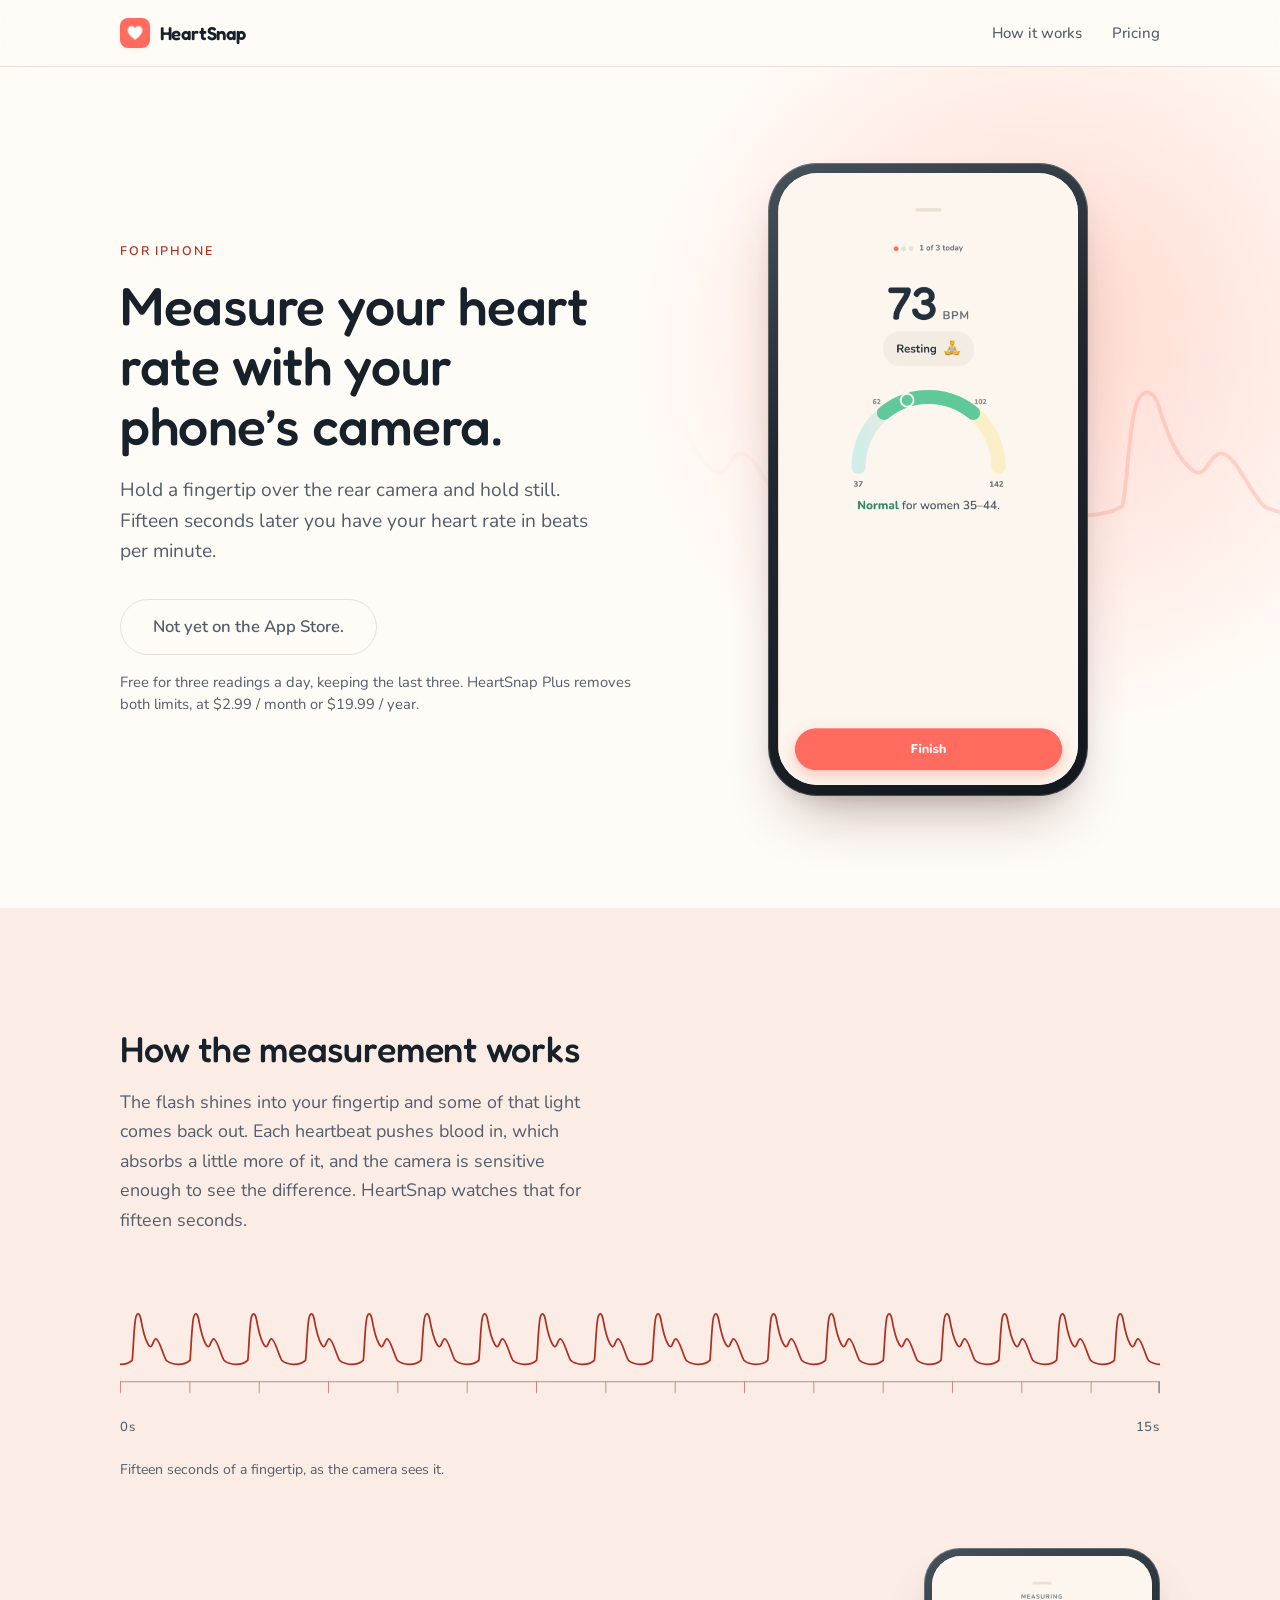
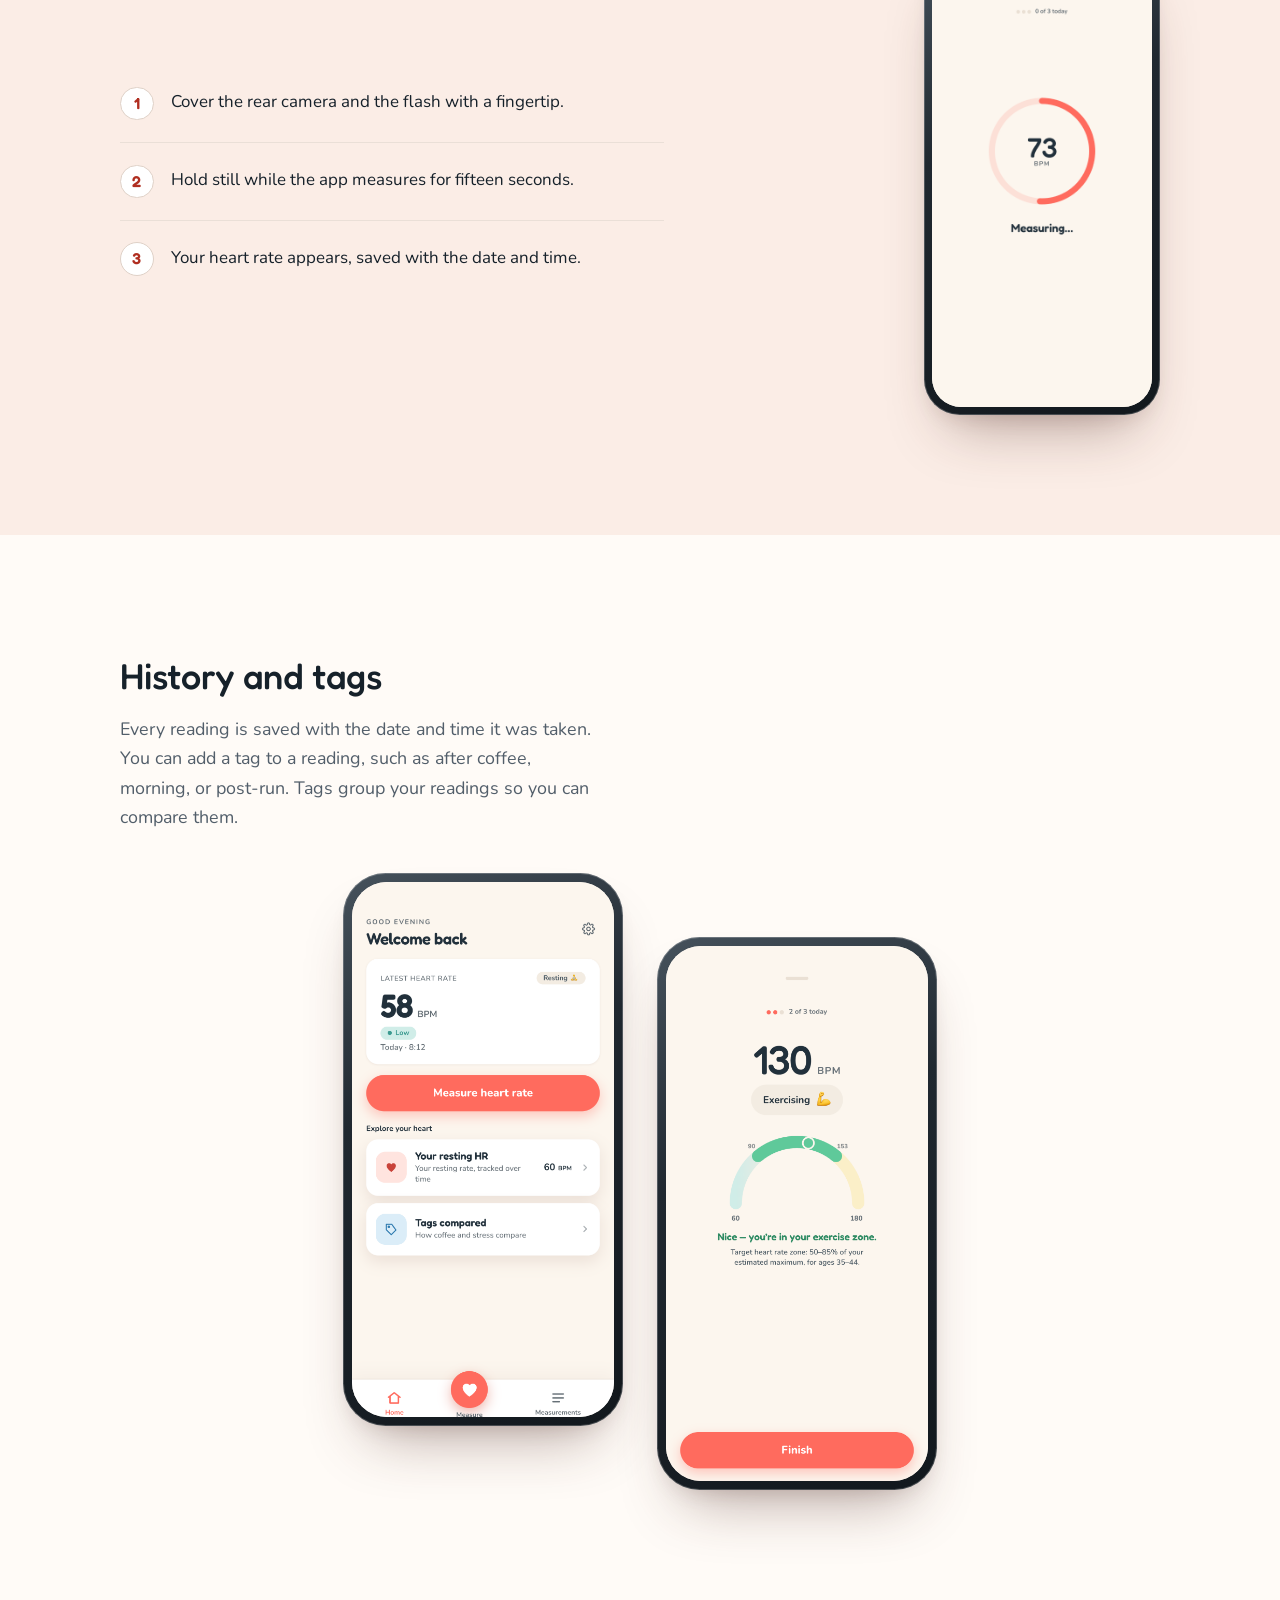
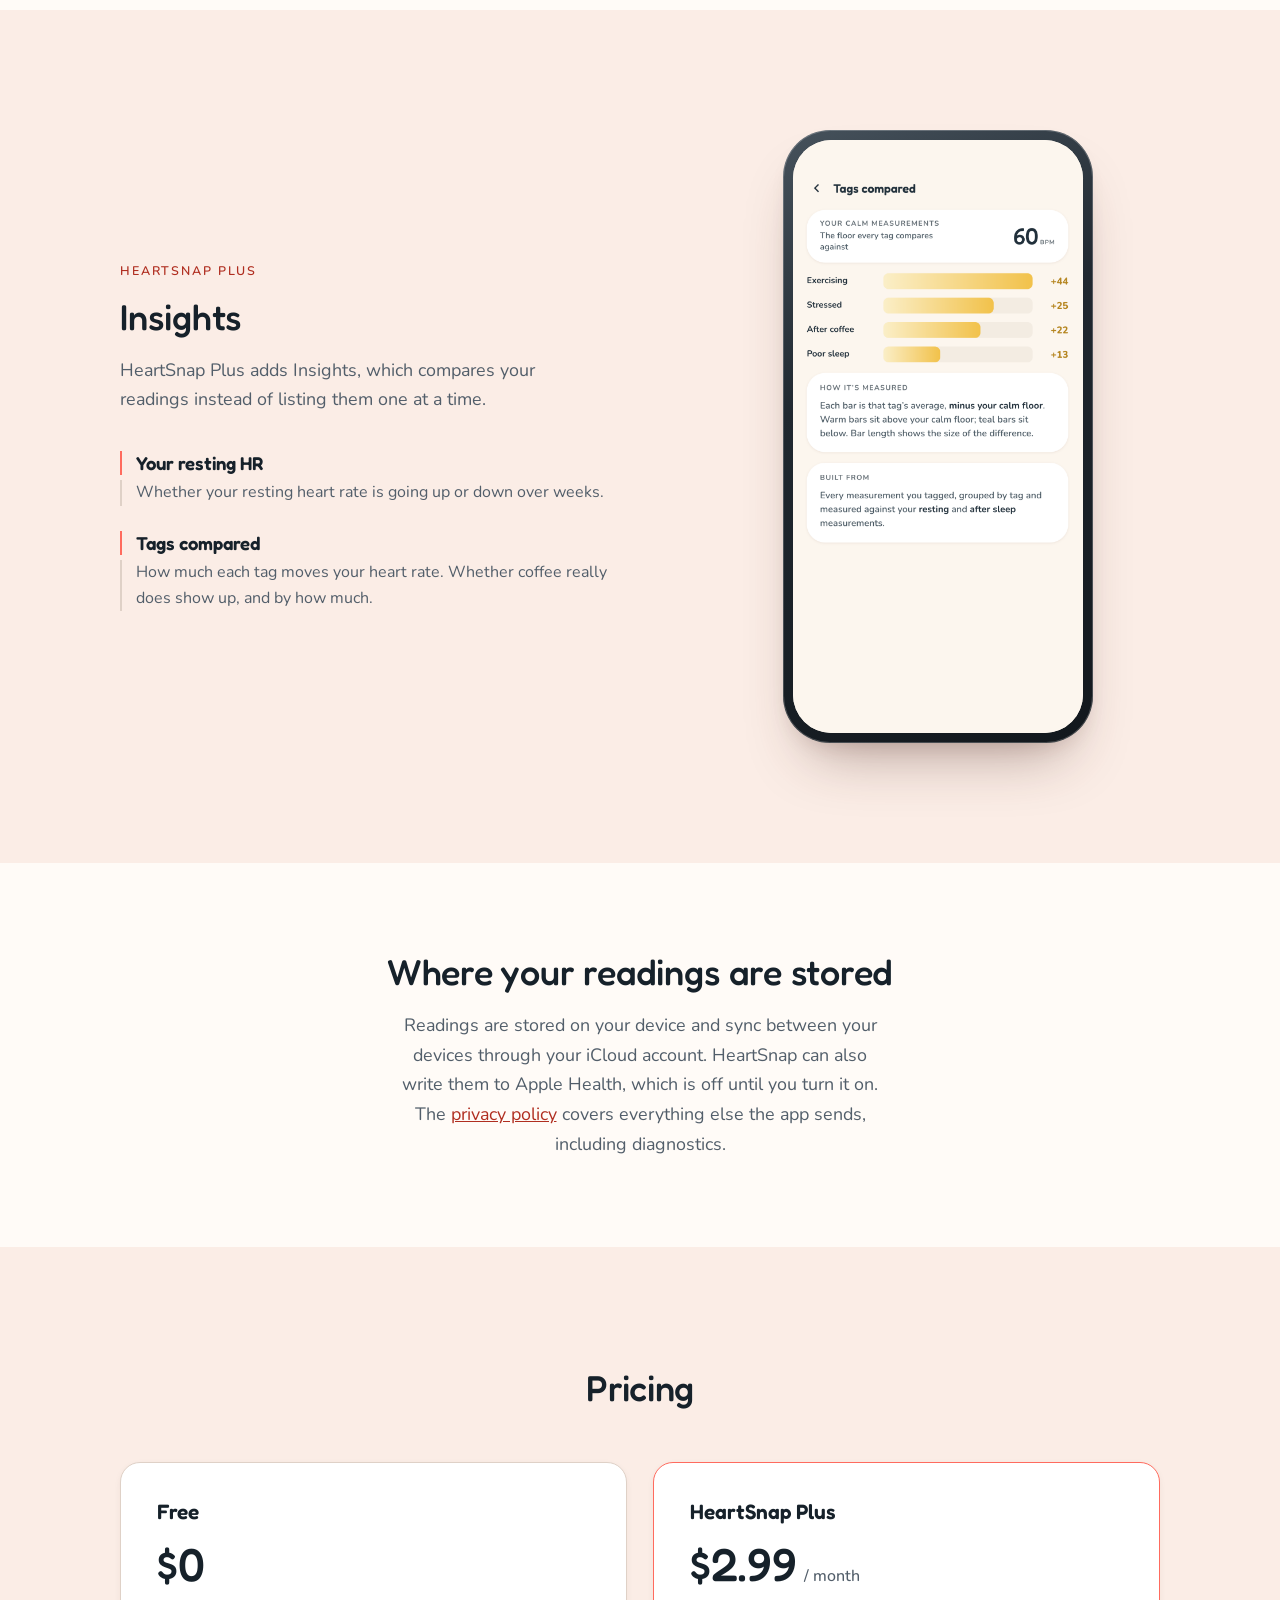
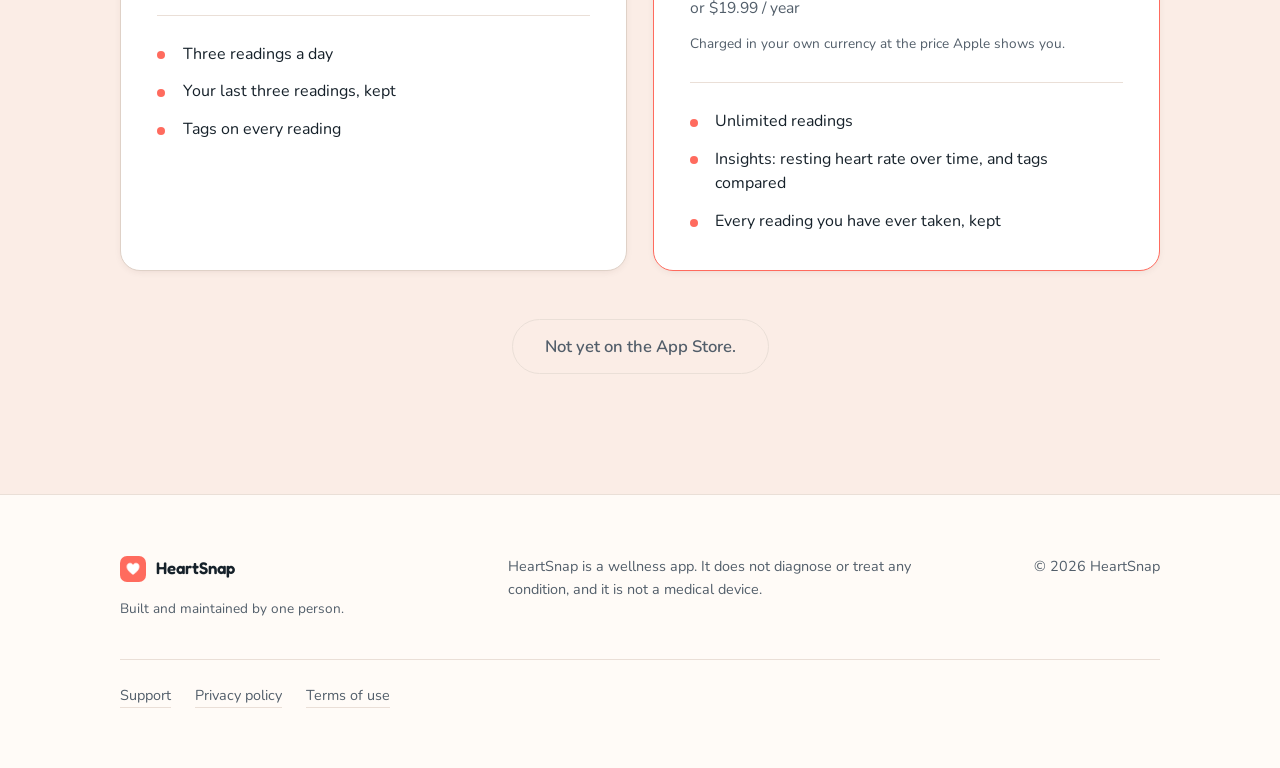
==== heartsnap/index.html @ 3acb486e "docs: copy revision after a three-reader panel Three readers were given the copy with no design and " ====
<!DOCTYPE html>
<html lang="en">
<head>
<meta charset="utf-8">
<meta name="viewport" content="width=device-width, initial-scale=1">
<title>HeartSnap — heart rate from an iPhone camera</title>
<meta name="description" content="HeartSnap measures your heart rate with the iPhone camera. Hold a fingertip over the rear camera for fifteen seconds. Free for three readings a day; HeartSnap Plus removes the limit.">
<link rel="icon" href="assets/app-icon.png" type="image/png">
<link rel="preconnect" href="https://fonts.googleapis.com">
<link rel="preconnect" href="https://fonts.gstatic.com" crossorigin>
<link rel="stylesheet" href="https://fonts.googleapis.com/css2?family=Fredoka:wght@400..600&family=Nunito:wght@400..800&display=swap">
<link rel="stylesheet" href="styles.css">
<script>
/* Arms the pre-reveal hidden state before first paint. If script.js never runs
   (blocked, 404, error) the failsafe clears it so nothing stays invisible. */
document.documentElement.dataset.reveal = 'ready'
setTimeout(function () {
  if (!window.__revealInit) document.documentElement.removeAttribute('data-reveal')
}, 1500)
</script>
</head>
<body>

<a class="skip-link" href="#main">Skip to content</a>

<header class="site-head">
  <div class="wrap site-head__inner">
    <a class="wordmark" href="#top">
      <img src="assets/app-icon.png" alt="" width="1024" height="1024" decoding="async">
      <span>HeartSnap</span>
    </a>
    <nav class="site-nav" aria-label="Primary">
      <a href="#how">How it works</a>
      <a href="#pricing">Pricing</a>
    </nav>
  </div>
</header>

<main id="main">

  <!-- ───────────────────────── hero ───────────────────────── -->
  <section class="hero" id="top">
    <div class="hero__bloom" aria-hidden="true"></div>
    <svg class="hero__trace" viewBox="0 0 800 100" preserveAspectRatio="xMidYMid meet" aria-hidden="true" focusable="false">
      <path class="hero__trace-path" pathLength="1" fill="none" stroke="currentColor" stroke-width="1.6" stroke-linecap="round" stroke-linejoin="round"
        d="M 0,62 C 10.0,62.0 16.0,61.0 21.0,58.0 C 23.0,50.0 24.0,18.0 28.0,13.0 C 30.5,9.0 34.0,10.0 36.0,16.0 C 39.0,26.0 43.0,36.0 48.0,41.0 C 51.0,44.0 53.0,45.0 55.0,43.0 C 57.0,41.0 59.0,36.0 62.0,36.0 C 68.0,36.0 74.0,52.0 80.0,58.0 C 86.0,61.0 93.0,62.0 100.0,62.0 C 110.0,62.0 116.0,61.0 121.0,58.0 C 123.0,50.0 124.0,18.0 128.0,13.0 C 130.5,9.0 134.0,10.0 136.0,16.0 C 139.0,26.0 143.0,36.0 148.0,41.0 C 151.0,44.0 153.0,45.0 155.0,43.0 C 157.0,41.0 159.0,36.0 162.0,36.0 C 168.0,36.0 174.0,52.0 180.0,58.0 C 186.0,61.0 193.0,62.0 200.0,62.0 C 210.0,62.0 216.0,61.0 221.0,58.0 C 223.0,50.0 224.0,18.0 228.0,13.0 C 230.5,9.0 234.0,10.0 236.0,16.0 C 239.0,26.0 243.0,36.0 248.0,41.0 C 251.0,44.0 253.0,45.0 255.0,43.0 C 257.0,41.0 259.0,36.0 262.0,36.0 C 268.0,36.0 274.0,52.0 280.0,58.0 C 286.0,61.0 293.0,62.0 300.0,62.0 C 310.0,62.0 316.0,61.0 321.0,58.0 C 323.0,50.0 324.0,18.0 328.0,13.0 C 330.5,9.0 334.0,10.0 336.0,16.0 C 339.0,26.0 343.0,36.0 348.0,41.0 C 351.0,44.0 353.0,45.0 355.0,43.0 C 357.0,41.0 359.0,36.0 362.0,36.0 C 368.0,36.0 374.0,52.0 380.0,58.0 C 386.0,61.0 393.0,62.0 400.0,62.0 C 410.0,62.0 416.0,61.0 421.0,58.0 C 423.0,50.0 424.0,18.0 428.0,13.0 C 430.5,9.0 434.0,10.0 436.0,16.0 C 439.0,26.0 443.0,36.0 448.0,41.0 C 451.0,44.0 453.0,45.0 455.0,43.0 C 457.0,41.0 459.0,36.0 462.0,36.0 C 468.0,36.0 474.0,52.0 480.0,58.0 C 486.0,61.0 493.0,62.0 500.0,62.0 C 510.0,62.0 516.0,61.0 521.0,58.0 C 523.0,50.0 524.0,18.0 528.0,13.0 C 530.5,9.0 534.0,10.0 536.0,16.0 C 539.0,26.0 543.0,36.0 548.0,41.0 C 551.0,44.0 553.0,45.0 555.0,43.0 C 557.0,41.0 559.0,36.0 562.0,36.0 C 568.0,36.0 574.0,52.0 580.0,58.0 C 586.0,61.0 593.0,62.0 600.0,62.0 C 610.0,62.0 616.0,61.0 621.0,58.0 C 623.0,50.0 624.0,18.0 628.0,13.0 C 630.5,9.0 634.0,10.0 636.0,16.0 C 639.0,26.0 643.0,36.0 648.0,41.0 C 651.0,44.0 653.0,45.0 655.0,43.0 C 657.0,41.0 659.0,36.0 662.0,36.0 C 668.0,36.0 674.0,52.0 680.0,58.0 C 686.0,61.0 693.0,62.0 700.0,62.0 C 710.0,62.0 716.0,61.0 721.0,58.0 C 723.0,50.0 724.0,18.0 728.0,13.0 C 730.5,9.0 734.0,10.0 736.0,16.0 C 739.0,26.0 743.0,36.0 748.0,41.0 C 751.0,44.0 753.0,45.0 755.0,43.0 C 757.0,41.0 759.0,36.0 762.0,36.0 C 768.0,36.0 774.0,52.0 780.0,58.0 C 786.0,61.0 793.0,62.0 800.0,62.0"/>
    </svg>

    <div class="wrap hero__inner">
      <div class="hero__copy">
        <p class="eyebrow">For iPhone</p>
        <h1>Measure your heart rate with your phone&rsquo;s camera.</h1>
        <p class="lede">Hold a fingertip over the rear camera and hold still. Fifteen seconds later you have your heart rate in beats per minute.</p>
        <p class="hero__cta">
          <span class="cta-status cta-status--lg">Not yet on the App&nbsp;Store.</span>
        </p>
        <p class="fineprint">Free for three readings a day, keeping the last three. HeartSnap Plus removes both limits, at $2.99&nbsp;/&nbsp;month or $19.99&nbsp;/&nbsp;year.</p>
      </div>

      <div class="hero__device">
        <div class="device device--hero">
          <div class="device__frame">
            <div class="device__screen">
              <img src="assets/1-result.png" alt="A finished HeartSnap reading showing 73 BPM, tagged Resting, with the reading marked on a range dial." width="1320" height="2868" fetchpriority="high" decoding="async">
            </div>
          </div>
        </div>
      </div>
    </div>
  </section>

  <!-- ───────────────────────── how it works ───────────────────────── -->
  <section class="section section--warm" id="how">
    <div class="wrap">
      <div class="lede-block reveal">
        <h2>How the measurement works</h2>
        <p>The flash shines into your fingertip and some of that light comes back out. Each heartbeat pushes blood in, which absorbs a little more of it, and the camera is sensitive enough to see the difference. HeartSnap watches that for fifteen seconds.</p>
      </div>

      <figure class="window reveal">
        <div class="window__scroll">
          <svg class="window__svg" viewBox="0 0 1800 200" role="img" aria-label="A pulse waveform drawn across a fifteen-second axis marked in one-second intervals.">
            <defs>
              <pattern id="secondTicks" x="0" y="0" width="120" height="200" patternUnits="userSpaceOnUse">
                <line x1="0" y1="150" x2="0" y2="170" stroke="currentColor" stroke-width="2.5" opacity="0.75"/>
              </pattern>
            </defs>
            <path class="window__path" pathLength="1" fill="none" stroke="currentColor" stroke-width="3" stroke-linecap="round" stroke-linejoin="round"
              d="M 0,120.0 C 10.0,120.0 16.0,118.3 21.0,113.2 C 23.0,99.6 24.0,45.2 28.0,36.7 C 30.5,29.9 34.0,31.6 36.0,41.8 C 39.0,58.8 43.0,75.8 48.0,84.3 C 51.0,89.4 53.0,91.1 55.0,87.7 C 57.0,84.3 59.0,75.8 62.0,75.8 C 68.0,75.8 74.0,103.0 80.0,113.2 C 86.0,118.3 93.0,120.0 100.0,120.0 C 110.0,120.0 116.0,118.3 121.0,113.2 C 123.0,99.6 124.0,45.2 128.0,36.7 C 130.5,29.9 134.0,31.6 136.0,41.8 C 139.0,58.8 143.0,75.8 148.0,84.3 C 151.0,89.4 153.0,91.1 155.0,87.7 C 157.0,84.3 159.0,75.8 162.0,75.8 C 168.0,75.8 174.0,103.0 180.0,113.2 C 186.0,118.3 193.0,120.0 200.0,120.0 C 210.0,120.0 216.0,118.3 221.0,113.2 C 223.0,99.6 224.0,45.2 228.0,36.7 C 230.5,29.9 234.0,31.6 236.0,41.8 C 239.0,58.8 243.0,75.8 248.0,84.3 C 251.0,89.4 253.0,91.1 255.0,87.7 C 257.0,84.3 259.0,75.8 262.0,75.8 C 268.0,75.8 274.0,103.0 280.0,113.2 C 286.0,118.3 293.0,120.0 300.0,120.0 C 310.0,120.0 316.0,118.3 321.0,113.2 C 323.0,99.6 324.0,45.2 328.0,36.7 C 330.5,29.9 334.0,31.6 336.0,41.8 C 339.0,58.8 343.0,75.8 348.0,84.3 C 351.0,89.4 353.0,91.1 355.0,87.7 C 357.0,84.3 359.0,75.8 362.0,75.8 C 368.0,75.8 374.0,103.0 380.0,113.2 C 386.0,118.3 393.0,120.0 400.0,120.0 C 410.0,120.0 416.0,118.3 421.0,113.2 C 423.0,99.6 424.0,45.2 428.0,36.7 C 430.5,29.9 434.0,31.6 436.0,41.8 C 439.0,58.8 443.0,75.8 448.0,84.3 C 451.0,89.4 453.0,91.1 455.0,87.7 C 457.0,84.3 459.0,75.8 462.0,75.8 C 468.0,75.8 474.0,103.0 480.0,113.2 C 486.0,118.3 493.0,120.0 500.0,120.0 C 510.0,120.0 516.0,118.3 521.0,113.2 C 523.0,99.6 524.0,45.2 528.0,36.7 C 530.5,29.9 534.0,31.6 536.0,41.8 C 539.0,58.8 543.0,75.8 548.0,84.3 C 551.0,89.4 553.0,91.1 555.0,87.7 C 557.0,84.3 559.0,75.8 562.0,75.8 C 568.0,75.8 574.0,103.0 580.0,113.2 C 586.0,118.3 593.0,120.0 600.0,120.0 C 610.0,120.0 616.0,118.3 621.0,113.2 C 623.0,99.6 624.0,45.2 628.0,36.7 C 630.5,29.9 634.0,31.6 636.0,41.8 C 639.0,58.8 643.0,75.8 648.0,84.3 C 651.0,89.4 653.0,91.1 655.0,87.7 C 657.0,84.3 659.0,75.8 662.0,75.8 C 668.0,75.8 674.0,103.0 680.0,113.2 C 686.0,118.3 693.0,120.0 700.0,120.0 C 710.0,120.0 716.0,118.3 721.0,113.2 C 723.0,99.6 724.0,45.2 728.0,36.7 C 730.5,29.9 734.0,31.6 736.0,41.8 C 739.0,58.8 743.0,75.8 748.0,84.3 C 751.0,89.4 753.0,91.1 755.0,87.7 C 757.0,84.3 759.0,75.8 762.0,75.8 C 768.0,75.8 774.0,103.0 780.0,113.2 C 786.0,118.3 793.0,120.0 800.0,120.0 C 810.0,120.0 816.0,118.3 821.0,113.2 C 823.0,99.6 824.0,45.2 828.0,36.7 C 830.5,29.9 834.0,31.6 836.0,41.8 C 839.0,58.8 843.0,75.8 848.0,84.3 C 851.0,89.4 853.0,91.1 855.0,87.7 C 857.0,84.3 859.0,75.8 862.0,75.8 C 868.0,75.8 874.0,103.0 880.0,113.2 C 886.0,118.3 893.0,120.0 900.0,120.0 C 910.0,120.0 916.0,118.3 921.0,113.2 C 923.0,99.6 924.0,45.2 928.0,36.7 C 930.5,29.9 934.0,31.6 936.0,41.8 C 939.0,58.8 943.0,75.8 948.0,84.3 C 951.0,89.4 953.0,91.1 955.0,87.7 C 957.0,84.3 959.0,75.8 962.0,75.8 C 968.0,75.8 974.0,103.0 980.0,113.2 C 986.0,118.3 993.0,120.0 1000.0,120.0 C 1010.0,120.0 1016.0,118.3 1021.0,113.2 C 1023.0,99.6 1024.0,45.2 1028.0,36.7 C 1030.5,29.9 1034.0,31.6 1036.0,41.8 C 1039.0,58.8 1043.0,75.8 1048.0,84.3 C 1051.0,89.4 1053.0,91.1 1055.0,87.7 C 1057.0,84.3 1059.0,75.8 1062.0,75.8 C 1068.0,75.8 1074.0,103.0 1080.0,113.2 C 1086.0,118.3 1093.0,120.0 1100.0,120.0 C 1110.0,120.0 1116.0,118.3 1121.0,113.2 C 1123.0,99.6 1124.0,45.2 1128.0,36.7 C 1130.5,29.9 1134.0,31.6 1136.0,41.8 C 1139.0,58.8 1143.0,75.8 1148.0,84.3 C 1151.0,89.4 1153.0,91.1 1155.0,87.7 C 1157.0,84.3 1159.0,75.8 1162.0,75.8 C 1168.0,75.8 1174.0,103.0 1180.0,113.2 C 1186.0,118.3 1193.0,120.0 1200.0,120.0 C 1210.0,120.0 1216.0,118.3 1221.0,113.2 C 1223.0,99.6 1224.0,45.2 1228.0,36.7 C 1230.5,29.9 1234.0,31.6 1236.0,41.8 C 1239.0,58.8 1243.0,75.8 1248.0,84.3 C 1251.0,89.4 1253.0,91.1 1255.0,87.7 C 1257.0,84.3 1259.0,75.8 1262.0,75.8 C 1268.0,75.8 1274.0,103.0 1280.0,113.2 C 1286.0,118.3 1293.0,120.0 1300.0,120.0 C 1310.0,120.0 1316.0,118.3 1321.0,113.2 C 1323.0,99.6 1324.0,45.2 1328.0,36.7 C 1330.5,29.9 1334.0,31.6 1336.0,41.8 C 1339.0,58.8 1343.0,75.8 1348.0,84.3 C 1351.0,89.4 1353.0,91.1 1355.0,87.7 C 1357.0,84.3 1359.0,75.8 1362.0,75.8 C 1368.0,75.8 1374.0,103.0 1380.0,113.2 C 1386.0,118.3 1393.0,120.0 1400.0,120.0 C 1410.0,120.0 1416.0,118.3 1421.0,113.2 C 1423.0,99.6 1424.0,45.2 1428.0,36.7 C 1430.5,29.9 1434.0,31.6 1436.0,41.8 C 1439.0,58.8 1443.0,75.8 1448.0,84.3 C 1451.0,89.4 1453.0,91.1 1455.0,87.7 C 1457.0,84.3 1459.0,75.8 1462.0,75.8 C 1468.0,75.8 1474.0,103.0 1480.0,113.2 C 1486.0,118.3 1493.0,120.0 1500.0,120.0 C 1510.0,120.0 1516.0,118.3 1521.0,113.2 C 1523.0,99.6 1524.0,45.2 1528.0,36.7 C 1530.5,29.9 1534.0,31.6 1536.0,41.8 C 1539.0,58.8 1543.0,75.8 1548.0,84.3 C 1551.0,89.4 1553.0,91.1 1555.0,87.7 C 1557.0,84.3 1559.0,75.8 1562.0,75.8 C 1568.0,75.8 1574.0,103.0 1580.0,113.2 C 1586.0,118.3 1593.0,120.0 1600.0,120.0 C 1610.0,120.0 1616.0,118.3 1621.0,113.2 C 1623.0,99.6 1624.0,45.2 1628.0,36.7 C 1630.5,29.9 1634.0,31.6 1636.0,41.8 C 1639.0,58.8 1643.0,75.8 1648.0,84.3 C 1651.0,89.4 1653.0,91.1 1655.0,87.7 C 1657.0,84.3 1659.0,75.8 1662.0,75.8 C 1668.0,75.8 1674.0,103.0 1680.0,113.2 C 1686.0,118.3 1693.0,120.0 1700.0,120.0 C 1710.0,120.0 1716.0,118.3 1721.0,113.2 C 1723.0,99.6 1724.0,45.2 1728.0,36.7 C 1730.5,29.9 1734.0,31.6 1736.0,41.8 C 1739.0,58.8 1743.0,75.8 1748.0,84.3 C 1751.0,89.4 1753.0,91.1 1755.0,87.7 C 1757.0,84.3 1759.0,75.8 1762.0,75.8 C 1768.0,75.8 1774.0,103.0 1780.0,113.2 C 1786.0,118.3 1793.0,120.0 1800.0,120.0"/>
            <g class="window__axis">
              <line x1="0" y1="150" x2="1800" y2="150" stroke="currentColor" stroke-width="2" opacity="0.45"/>
              <rect x="0" y="0" width="1800" height="200" fill="url(#secondTicks)"/>
              <line x1="1798.5" y1="150" x2="1798.5" y2="170" stroke="currentColor" stroke-width="2.5" opacity="0.75"/>
            </g>
          </svg>
          <div class="window__labels">
            <span>0s</span>
            <span>15s</span>
          </div>
        </div>
        <figcaption>Fifteen seconds of a fingertip, as the camera sees it.</figcaption>
      </figure>

      <div class="how">
        <ol class="steps reveal">
          <li>
            <span class="steps__n">1</span>
            <p>Cover the rear camera and the flash with a fingertip.</p>
          </li>
          <li>
            <span class="steps__n">2</span>
            <p>Hold still while the app measures for fifteen seconds.</p>
          </li>
          <li>
            <span class="steps__n">3</span>
            <p>Your heart rate appears, saved with the date and time.</p>
          </li>
        </ol>

        <div class="how__device reveal">
          <div class="device">
            <div class="device__frame">
              <div class="device__screen">
                <img src="assets/3-measuring.png" alt="The HeartSnap measuring screen, with a circular progress ring filling around a live reading of 73 BPM." width="1320" height="2868" loading="lazy" decoding="async">
              </div>
            </div>
          </div>
        </div>
      </div>
    </div>
  </section>

  <!-- ───────────────────────── history & tags ───────────────────────── -->
  <section class="section" id="readings">
    <div class="wrap">
      <div class="lede-block reveal">
        <h2>History and tags</h2>
        <p>Every reading is saved with the date and time it was taken. You can add a tag to a reading, such as after coffee, morning, or post-run. Tags group your readings so you can compare them.</p>
      </div>

      <div class="stagger">
        <div class="stagger__item stagger__item--a reveal">
          <div class="device">
            <div class="device__frame">
              <div class="device__screen">
                <img src="assets/2-home.png" alt="The HeartSnap home screen showing the latest heart rate of 58 BPM, a button to measure, and links into Your resting HR and Tags compared." width="1320" height="2868" loading="lazy" decoding="async">
              </div>
            </div>
          </div>
        </div>
        <div class="stagger__item stagger__item--b reveal">
          <div class="device">
            <div class="device__frame">
              <div class="device__screen">
                <img src="assets/4-exercise.png" alt="A HeartSnap reading of 130 BPM tagged Exercising, shown against a range dial." width="1320" height="2868" loading="lazy" decoding="async">
              </div>
            </div>
          </div>
        </div>
      </div>
    </div>
  </section>

  <!-- ───────────────────────── insights ───────────────────────── -->
  <section class="section section--warm" id="insights">
    <div class="wrap">
      <div class="insights">
        <div class="insights__copy reveal">
          <p class="eyebrow">HeartSnap Plus</p>
          <h2>Insights</h2>
          <p class="lede-p">HeartSnap Plus adds Insights, which compares your readings instead of listing them one at a time.</p>

          <dl class="insights__list">
            <div>
              <dt>Your resting HR</dt>
              <dd>Whether your resting heart rate is going up or down over weeks.</dd>
            </div>
            <div>
              <dt>Tags compared</dt>
              <dd>How much each tag moves your heart rate. Whether coffee really does show up, and by how much.</dd>
            </div>
          </dl>
        </div>

        <div class="insights__device reveal">
          <div class="device">
            <div class="device__frame">
              <div class="device__screen">
                <img src="assets/5-tags.png" alt="The Tags compared screen, with bars showing how much each tag sits above a calm baseline of 60 BPM." width="1320" height="2868" loading="lazy" decoding="async">
              </div>
            </div>
          </div>
        </div>
      </div>
    </div>
  </section>

  <!-- ───────────────────────── storage ───────────────────────── -->
  <section class="section section--tight" id="storage">
    <div class="wrap">
      <div class="lede-block lede-block--center reveal">
        <h2>Where your readings are stored</h2>
        <p>Readings are stored on your device and sync between your devices through your iCloud account. HeartSnap can also write them to Apple Health, which is off until you turn it on. The <a href="privacy/">privacy policy</a> covers everything else the app sends, including diagnostics.</p>
      </div>
    </div>
  </section>

  <!-- ───────────────────────── pricing ───────────────────────── -->
  <section class="section section--warm" id="pricing">
    <div class="wrap">
      <div class="lede-block lede-block--center reveal">
        <h2>Pricing</h2>
      </div>

      <div class="plans">
        <div class="plan reveal">
          <h3 class="plan__name">Free</h3>
          <p class="plan__price"><span class="plan__amount">$0</span></p>
          
          <ul class="plan__list">
            <li>Three readings a day</li>
            <li>Your last three readings, kept</li>
            <li>Tags on every reading</li>
          </ul>
        </div>

        <div class="plan plan--paid reveal">
          <h3 class="plan__name">HeartSnap Plus</h3>
          <p class="plan__price">
            <span class="plan__amount">$2.99</span><span class="plan__per">/ month</span>
          </p>
          <p class="plan__alt">or $19.99 / year</p>
          <p class="plan__note">Charged in your own currency at the price Apple shows you.</p>
          <ul class="plan__list">
            <li>Unlimited readings</li>
            <li>Insights: resting heart rate over time, and tags compared</li>
            <li>Every reading you have ever taken, kept</li>
          </ul>
        </div>
      </div>

      <p class="pricing__cta">
        <span class="cta-status cta-status--lg">Not yet on the App&nbsp;Store.</span>
      </p>
    </div>
  </section>

</main>

<footer class="site-foot">
  <div class="wrap site-foot__inner">
    <div class="site-foot__brand">
      <img src="assets/app-icon.png" alt="" width="1024" height="1024" loading="lazy" decoding="async">
      <span>HeartSnap</span>
      <span class="site-foot__by">Built and maintained by one person.</span>
    </div>
    <div class="site-foot__text">
      <p>HeartSnap is a wellness app. It does not diagnose or treat any condition, and it is not a medical device.</p>
    </div>
    <p class="site-foot__meta">&copy; 2026 HeartSnap</p>
    <nav class="site-foot__links" aria-label="HeartSnap pages">
      <a href="support/">Support</a>
      <a href="privacy/">Privacy policy</a>
      <a href="terms/">Terms of use</a>
    </nav>
  </div>
</footer>

<script src="script.js" defer></script>
</body>
</html>
---- heartsnap/styles.css ----
/* ============================================================
   HeartSnap — marketing page
   Palette sampled from the app itself; contrast verified in
   contrast-check.md. Never use the `font:` shorthand: WebKit
   silently drops a shorthand containing var().
   ============================================================ */

/* ---------- tokens: light ---------- */
:root {
  --bg:            #FFFBF7;
  --surface:       #FFFFFF;
  --warm:          #FBEDE6;
  --ink:           #16212A;
  --muted:         #525E6A;
  --coral-text:    #B02E20;
  --coral-btn:     #C93A2C;
  --coral-btn-hov: #A82F23;
  --on-coral:      #FFFFFF;
  --coral-graphic: #FF6B5E;
  --hairline:      #EADFD7;
  --hairline-2:    #DFD1C7;
  --focus:         #B02E20;
  --head-bg:       rgba(255, 251, 247, 0.82);
  --bezel:         linear-gradient(155deg, #46525C 0%, #202830 38%, #12181D 100%);
  --bezel-ring:    rgba(255, 255, 255, 0.22);
  --screen-bg:     #FCF6EE;
  --shadow-lg:     0 34px 60px -26px rgba(74, 38, 30, 0.42), 0 10px 24px -14px rgba(74, 38, 30, 0.22);
  --shadow-sm:     0 2px 10px -4px rgba(74, 38, 30, 0.16);
  --bloom-1:       rgba(255, 107, 94, 0.20);
  --bloom-2:       rgba(255, 168, 130, 0.10);
  --trace-op:      0.22;

  --font-display: 'Fredoka', system-ui, -apple-system, 'Segoe UI', Roboto, Helvetica, Arial, sans-serif;
  --font-sans: 'Nunito', system-ui, -apple-system, 'Segoe UI', Roboto, Helvetica, Arial, sans-serif;

  --wrap: 1120px;
  --gutter: clamp(1.25rem, 5vw, 2.5rem);
  --radius: 20px;
}

/* ---------- tokens: dark (only what changes) ---------- */
@media (prefers-color-scheme: dark) {
  :root {
    --bg:            #101418;
    --surface:       #191F25;
    --warm:          #1E1917;
    --ink:           #F3EEE9;
    --muted:         #A3AEB8;
    --coral-text:    #FF8E7F;
    --coral-btn:     #FF6B5E;
    --coral-btn-hov: #FF8579;
    --on-coral:      #241110;
    --hairline:      #2A3239;
    --hairline-2:    #38424B;
    --focus:         #FF8E7F;
    --head-bg:       rgba(16, 20, 24, 0.82);
    --bezel:         linear-gradient(155deg, #59646E 0%, #262E36 38%, #0C1115 100%);
    --shadow-lg:     0 34px 64px -26px rgba(0, 0, 0, 0.72), 0 10px 24px -14px rgba(0, 0, 0, 0.5);
    --shadow-sm:     0 2px 10px -4px rgba(0, 0, 0, 0.5);
    --bloom-1:       rgba(255, 107, 94, 0.20);
    --bloom-2:       rgba(255, 140, 110, 0.10);
    --trace-op:      0.26;
  }
}

/* ---------- reset ---------- */
*, *::before, *::after { box-sizing: border-box; }

html { -webkit-text-size-adjust: 100%; scroll-behavior: smooth; }

body {
  margin: 0;
  background-color: var(--bg);
  color: var(--ink);
  font-family: var(--font-sans);
  font-size: 1rem;
  font-weight: 400;
  line-height: 1.65;
  -webkit-font-smoothing: antialiased;
  overflow-x: hidden;
}

h1, h2, h3 { margin: 0; font-weight: 500; }
p { margin: 0; }
ul, ol, dl, dd { margin: 0; padding: 0; }
li { list-style: none; }
img { display: block; max-width: 100%; height: auto; }
svg { display: block; }

a { color: var(--coral-text); }

:focus-visible {
  outline: 2px solid var(--focus);
  outline-offset: 3px;
  border-radius: 6px;
}

.skip-link {
  position: absolute;
  left: -9999px;
  top: 0;
  z-index: 100;
  padding: 0.75rem 1.1rem;
  background-color: var(--surface);
  color: var(--ink);
  border-radius: 0 0 10px 0;
  text-decoration: none;
  font-weight: 600;
}
.skip-link:focus { left: 0; }

.wrap {
  width: 100%;
  max-width: var(--wrap);
  margin-inline: auto;
  padding-inline: var(--gutter);
}

/* ---------- type ---------- */
h1 {
  font-family: var(--font-display);
  font-size: clamp(2.05rem, 4.9vw, 3.35rem);
  font-weight: 500;
  line-height: 1.12;
  letter-spacing: -0.008em;
  text-wrap: balance;
}

h2 {
  font-family: var(--font-display);
  font-size: clamp(1.65rem, 3.1vw, 2.25rem);
  font-weight: 500;
  line-height: 1.18;
  letter-spacing: -0.006em;
  text-wrap: balance;
}

h3 {
  font-family: var(--font-display);
  font-size: 1.3rem;
  font-weight: 600;
  line-height: 1.25;
}

.eyebrow {
  font-size: 0.78rem;
  font-weight: 600;
  line-height: 1.4;
  letter-spacing: 0.15em;
  text-transform: uppercase;
  color: var(--coral-text);
  margin-bottom: 1rem;
}

.lede {
  font-size: clamp(1.06rem, 1.5vw, 1.24rem);
  line-height: 1.6;
  color: var(--muted);
  max-width: 40ch;
}

.fineprint {
  font-size: 0.92rem;
  line-height: 1.55;
  color: var(--muted);
}

/* ---------- header ---------- */
.site-head {
  position: sticky;
  top: 0;
  z-index: 50;
  background-color: var(--head-bg);
  backdrop-filter: saturate(1.4) blur(14px);
  -webkit-backdrop-filter: saturate(1.4) blur(14px);
  border-bottom: 1px solid var(--hairline);
}

.site-head__inner {
  display: flex;
  align-items: center;
  justify-content: space-between;
  gap: 1rem;
  min-height: 66px;
}

.wordmark {
  display: inline-flex;
  align-items: center;
  gap: 0.6rem;
  color: var(--ink);
  text-decoration: none;
  font-family: var(--font-display);
  font-size: 1.16rem;
  font-weight: 600;
  letter-spacing: -0.01em;
}
.wordmark img {
  width: 30px;
  height: 30px;
  border-radius: 8px;
  box-shadow: var(--shadow-sm);
}

.site-nav {
  display: flex;
  align-items: center;
  gap: clamp(0.85rem, 2.4vw, 1.9rem);
}
.site-nav > a:not(.btn) {
  color: var(--muted);
  text-decoration: none;
  font-size: 0.94rem;
  font-weight: 500;
}
.site-nav > a:not(.btn):hover { color: var(--ink); }

@media (max-width: 559px) {
  .site-nav > a:not(.btn) { display: none; }
}

/* ---------- buttons ---------- */
/* Unused while the CTA is the inactive .cta-status placeholder. Kept because the swap
   back at launch is a one-line markup change, not a restyle. */
.btn {
  display: inline-flex;
  align-items: center;
  justify-content: center;
  text-align: center;
  background-color: var(--coral-btn);
  color: var(--on-coral);
  text-decoration: none;
  font-family: var(--font-sans);
  font-size: 0.98rem;
  font-weight: 600;
  line-height: 1.2;
  padding: 0.9rem 1.6rem;
  border-radius: 999px;
  border: 0;
  transition: background-color 0.18s ease, transform 0.18s ease, box-shadow 0.18s ease;
}
.btn:hover {
  background-color: var(--coral-btn-hov);
  transform: translateY(-1px);
  box-shadow: 0 10px 22px -12px rgba(201, 58, 44, 0.8);
}
.btn:active { transform: translateY(0); }
.btn--lg { font-size: 1.04rem; padding: 1.05rem 2rem; }
.btn--sm { font-size: 0.88rem; padding: 0.56rem 1.1rem; }

/* ---------- hero ---------- */
.hero {
  position: relative;
  overflow: hidden;
  padding-block: clamp(3rem, 8vw, 6rem) clamp(3.5rem, 9vw, 7rem);
}

.hero__bloom {
  position: absolute;
  z-index: 0;
  top: -18%;
  right: -14%;
  width: min(880px, 105vw);
  aspect-ratio: 1;
  pointer-events: none;
  background:
    radial-gradient(circle at 50% 50%, var(--bloom-1) 0%, transparent 62%),
    radial-gradient(circle at 62% 42%, var(--bloom-2) 0%, transparent 58%);
}

/* The trace bleeds off both edges but is masked away on the left so it never
   sits behind the headline; it reads as a pulse running out from the device. */
.hero__trace {
  position: absolute;
  z-index: 0;
  left: -10%;
  width: 150%;
  height: auto;
  top: 78%;
  transform: translateY(-50%);
  color: var(--coral-graphic);
  opacity: var(--trace-op);
  pointer-events: none;
  -webkit-mask-image: linear-gradient(to right, transparent 4%, #000 34%, #000 88%, transparent 100%);
  mask-image: linear-gradient(to right, transparent 4%, #000 34%, #000 88%, transparent 100%);
}

@media (min-width: 900px) {
  .hero__trace {
    top: 50%;
    -webkit-mask-image: linear-gradient(to right, transparent 42%, #000 58%, #000 88%, transparent 100%);
    mask-image: linear-gradient(to right, transparent 42%, #000 58%, #000 88%, transparent 100%);
  }
}

.hero__trace-path {
  stroke-dasharray: 1;
  stroke-dashoffset: 1;
  animation: trace-draw 2.8s cubic-bezier(0.22, 0.61, 0.36, 1) 0.15s forwards;
}

@keyframes trace-draw { to { stroke-dashoffset: 0; } }

.hero__inner {
  position: relative;
  z-index: 1;
  display: grid;
  gap: clamp(2.5rem, 6vw, 3rem);
  align-items: center;
}

.hero__copy { max-width: 36rem; }
.hero h1 { margin-bottom: 1.2rem; }
.hero .lede { margin-bottom: 2rem; }
.hero__cta { margin-bottom: 1rem; }
.hero__device { display: flex; justify-content: center; }

@media (min-width: 900px) {
  .hero__inner {
    grid-template-columns: minmax(0, 1.05fr) minmax(0, 0.95fr);
    gap: clamp(2rem, 5vw, 4rem);
  }
  .hero__device { justify-content: flex-end; }
}

/* ---------- device frame ---------- */
.device {
  width: var(--dw, 270px);
  max-width: 100%;
  margin-inline: auto;
}

.device__frame {
  position: relative;
  padding: calc(var(--dw, 270px) * 0.032);
  border-radius: calc(var(--dw, 270px) * 0.152);
  background-image: var(--bezel);
  box-shadow: var(--shadow-lg);
}
.device__frame::after {
  content: '';
  position: absolute;
  inset: 0;
  border-radius: inherit;
  border: 1px solid var(--bezel-ring);
  pointer-events: none;
}

.device__screen {
  position: relative;
  overflow: hidden;
  aspect-ratio: 1012 / 2068;
  border-radius: calc(var(--dw, 270px) * 0.124);
  background-color: var(--screen-bg);
}

/* Crops the App Store caption off each frame and shows only the app screen:
   source card occupies x 154–1166, y 800–2868 of a 1320×2868 image. */
.device__screen img {
  position: absolute;
  top: 0;
  left: -15.217%;
  width: 130.435%;
  max-width: none;
  height: auto;
  transform: translateY(-27.894%);
}

.device--hero { --dw: clamp(215px, 60vw, 300px); }
@media (min-width: 900px) { .device--hero { --dw: clamp(255px, 26vw, 320px); } }

/* ---------- sections ---------- */
.section { padding-block: clamp(4rem, 10vw, 7.5rem); }
.section--tight { padding-block: clamp(3.5rem, 8vw, 5.5rem); }
.section--warm { background-color: var(--warm); }

.lede-block { max-width: 46rem; }
.lede-block h2 { margin-bottom: 1.1rem; }
.lede-block p {
  font-size: clamp(1.02rem, 1.4vw, 1.16rem);
  line-height: 1.65;
  color: var(--muted);
  max-width: 44ch;
}
.lede-block--center {
  margin-inline: auto;
  text-align: center;
}
.lede-block--center p { margin-inline: auto; }

/* ---------- the fifteen-second window graphic ---------- */
.window {
  margin: clamp(2.5rem, 6vw, 3.75rem) 0 clamp(2.75rem, 7vw, 4.25rem);
}
.window__scroll {
  overflow-x: auto;
  padding-bottom: 0.4rem;
}
.window__svg {
  width: 100%;
  height: auto;
  color: var(--coral-text);
}
.window__path {
  stroke-dasharray: 1;
  stroke-dashoffset: 1;
}
.window.is-in .window__path {
  animation: trace-draw 3.4s cubic-bezier(0.3, 0.65, 0.35, 1) forwards;
}
.window__axis { color: var(--muted); }
.window__labels {
  display: flex;
  justify-content: space-between;
  margin-top: 0.35rem;
  font-size: 0.82rem;
  font-weight: 500;
  letter-spacing: 0.06em;
  color: var(--muted);
  font-variant-numeric: tabular-nums;
}
.window figcaption {
  margin-top: 0.9rem;
  font-size: 0.88rem;
  line-height: 1.5;
  color: var(--muted);
}

/* Stroke widths are in user units, so they shrink with the SVG. Scale them up
   on narrow screens to keep the trace and axis above hairline thinness. */
@media (max-width: 760px) {
  .window__path { stroke-width: 7; }
  .window__axis line { stroke-width: 5; }
  .window__svg pattern line { stroke-width: 6; }
}

/* ---------- steps ---------- */
.how {
  display: grid;
  gap: clamp(2.5rem, 6vw, 4rem);
  align-items: center;
}
@media (min-width: 860px) {
  .how { grid-template-columns: minmax(0, 1fr) auto; }
}

.steps { display: grid; gap: 0; max-width: 34rem; }
.steps li {
  display: grid;
  grid-template-columns: auto minmax(0, 1fr);
  gap: 1.1rem;
  align-items: start;
  padding-block: 1.35rem;
  border-top: 1px solid var(--hairline);
}
.steps li:first-child { border-top: 0; padding-top: 0; }
.steps li:last-child { padding-bottom: 0; }
.steps__n {
  display: grid;
  place-items: center;
  width: 2.1rem;
  height: 2.1rem;
  border-radius: 999px;
  background-color: var(--surface);
  border: 1px solid var(--hairline-2);
  color: var(--coral-text);
  font-family: var(--font-display);
  font-size: 0.98rem;
  font-weight: 600;
  line-height: 1;
}
.steps p {
  font-size: 1.06rem;
  line-height: 1.6;
  padding-top: 0.1rem;
}
.how__device { --dw: clamp(200px, 46vw, 236px); }

/* ---------- staggered pair ---------- */
.stagger {
  display: flex;
  justify-content: center;
  align-items: flex-start;
  gap: clamp(0.9rem, 2.6vw, 2.25rem);
  margin-top: clamp(2.5rem, 6vw, 4rem);
}
.stagger__item { --dw: clamp(130px, 34vw, 280px); flex: 0 1 auto; min-width: 0; }
@media (min-width: 700px) {
  .stagger__item--a { transform: translateY(-1.5rem); }
  .stagger__item--b { transform: translateY(2.5rem); }
  .stagger { margin-bottom: 2.5rem; }
}

/* ---------- insights ---------- */
.insights {
  display: grid;
  gap: clamp(2.5rem, 6vw, 4.5rem);
  align-items: center;
}
@media (min-width: 880px) {
  .insights { grid-template-columns: minmax(0, 1fr) minmax(0, 0.85fr); }
}
.insights__copy h2 { margin-bottom: 1.1rem; }
.lede-p {
  font-size: clamp(1.02rem, 1.4vw, 1.16rem);
  line-height: 1.65;
  color: var(--muted);
  max-width: 40ch;
  margin-bottom: 2.25rem;
}
.insights__list { display: grid; gap: 1.6rem; max-width: 34rem; }
.insights__list dt {
  font-family: var(--font-display);
  font-size: 1.16rem;
  font-weight: 600;
  line-height: 1.3;
  margin-bottom: 0.3rem;
}
.insights__list dd {
  color: var(--muted);
  font-size: 1rem;
  line-height: 1.6;
  padding-left: 0;
  border-left: 2px solid var(--hairline-2);
  padding-left: 0.9rem;
  margin-left: 0;
}
.insights__list dt { padding-left: 0.9rem; border-left: 2px solid var(--coral-graphic); }
.insights__device { --dw: clamp(220px, 58vw, 310px); display: flex; justify-content: center; }
@media (min-width: 880px) { .insights__device { justify-content: flex-end; } }

/* ---------- pricing ---------- */
.plans {
  display: grid;
  gap: clamp(1.1rem, 2.5vw, 1.6rem);
  margin-top: clamp(2.25rem, 5vw, 3.25rem);
}
@media (min-width: 760px) {
  .plans { grid-template-columns: repeat(2, minmax(0, 1fr)); }
}

.plan {
  display: flex;
  flex-direction: column;
  background-color: var(--surface);
  border: 1px solid var(--hairline-2);
  border-radius: var(--radius);
  padding: clamp(1.6rem, 3.5vw, 2.25rem);
  box-shadow: var(--shadow-sm);
}
.plan--paid { border-color: var(--coral-graphic); }

.plan__name { margin-bottom: 1rem; }
.plan__price {
  display: flex;
  align-items: baseline;
  gap: 0.45rem;
  flex-wrap: wrap;
}
.plan__amount {
  font-family: var(--font-display);
  font-size: clamp(2.3rem, 5vw, 2.9rem);
  font-weight: 500;
  line-height: 1;
  letter-spacing: -0.006em;
}
.plan__per { color: var(--muted); font-size: 1rem; font-weight: 500; }
.plan__alt { color: var(--muted); font-size: 0.98rem; margin-top: 0.45rem; }

.plan__list {
  display: grid;
  gap: 0.8rem;
  margin-top: 1.75rem;
  padding-top: 1.6rem;
  border-top: 1px solid var(--hairline);
}
.plan__list li {
  position: relative;
  padding-left: 1.6rem;
  font-size: 1rem;
  line-height: 1.55;
}
.plan__list li::before {
  content: '';
  position: absolute;
  left: 0;
  top: 0.62em;
  width: 8px;
  height: 8px;
  border-radius: 999px;
  background-color: var(--coral-graphic);
}
.pricing__cta {
  margin-top: clamp(2rem, 5vw, 3rem);
  text-align: center;
}

/* ---------- footer ---------- */
.site-foot {
  border-top: 1px solid var(--hairline);
  padding-block: clamp(2.5rem, 6vw, 3.75rem);
  background-color: var(--bg);
}
.site-foot__inner {
  display: grid;
  gap: 1.5rem;
}
@media (min-width: 780px) {
  .site-foot__inner {
    grid-template-columns: auto minmax(0, 1fr) auto;
    align-items: start;
    gap: 2.5rem;
  }
}
.site-foot__brand {
  display: flex;
  flex-wrap: wrap;
  align-items: center;
  gap: 0.6rem;
  font-family: var(--font-display);
  font-size: 1.05rem;
  font-weight: 600;
}
.site-foot__brand img {
  width: 26px;
  height: 26px;
  border-radius: 7px;
}
.site-foot__text {
  display: grid;
  gap: 0.6rem;
  max-width: 46ch;
}
.site-foot__text p {
  font-size: 0.9rem;
  line-height: 1.6;
  color: var(--muted);
}
.site-foot__meta {
  font-size: 0.9rem;
  line-height: 1.6;
  color: var(--muted);
}

/* ---------- reveal ---------- */
[data-reveal='ready'] .reveal {
  opacity: 0;
  transform: translateY(18px);
}
[data-reveal='ready'] .reveal.is-in {
  opacity: 1;
  transform: none;
  transition: opacity 0.7s cubic-bezier(0.22, 0.61, 0.36, 1),
              transform 0.7s cubic-bezier(0.22, 0.61, 0.36, 1);
}
/* the staggered pair keeps its offset transform once revealed */
@media (min-width: 700px) {
  [data-reveal='ready'] .stagger__item--a.is-in { transform: translateY(-1.5rem); }
  [data-reveal='ready'] .stagger__item--b.is-in { transform: translateY(2.5rem); }
}

/* ---------- motion preferences ---------- */
@media (prefers-reduced-motion: reduce) {
  html { scroll-behavior: auto; }
  *, *::before, *::after {
    animation-duration: 0.001ms !important;
    animation-iteration-count: 1 !important;
    transition-duration: 0.001ms !important;
  }
  .hero__trace-path,
  .window__path { stroke-dashoffset: 0; animation: none; }
  [data-reveal='ready'] .reveal { opacity: 1; transform: none; }
  @media (min-width: 700px) {
    [data-reveal='ready'] .stagger__item--a { transform: translateY(-1.5rem); }
    [data-reveal='ready'] .stagger__item--b { transform: translateY(2.5rem); }
  }
  .btn:hover { transform: none; }
}

/* ---------- pre-launch CTA placeholder ---------- */
.cta-status {
  display: inline-flex;
  align-items: center;
  justify-content: center;
  text-align: center;
  font-family: var(--font-sans);
  font-size: 0.98rem;
  font-weight: 600;
  line-height: 1.2;
  color: var(--muted);
  background-color: transparent;
  border: 1px solid var(--hairline);
  padding: 0.9rem 1.6rem;
  border-radius: 999px;
}
.cta-status--lg {
  font-size: 1.04rem;
  padding: 1.05rem 2rem;
}

/* ---------- footer page links ---------- */
.site-foot__links {
  display: flex;
  flex-wrap: wrap;
  gap: 0.5rem 1.5rem;
}
.site-foot__links a {
  font-family: var(--font-sans);
  font-size: 0.9rem;
  line-height: 1.6;
  color: var(--muted);
  text-decoration: none;
  border-bottom: 1px solid var(--hairline);
}
.site-foot__links a:hover {
  color: var(--ink);
  border-bottom-color: currentColor;
}
@media (min-width: 780px) {
  .site-foot__links {
    grid-column: 1 / -1;
    padding-top: 1.5rem;
    border-top: 1px solid var(--hairline);
  }
}

/* ---------- document pages (support, privacy, terms) ---------- */
.doc {
  padding-block: clamp(2.5rem, 7vw, 4.5rem) clamp(3rem, 8vw, 5.5rem);
}
.doc__inner {
  max-width: 46rem;
}
.doc__head {
  padding-bottom: clamp(1.75rem, 4vw, 2.5rem);
  margin-bottom: clamp(1.75rem, 4vw, 2.5rem);
  border-bottom: 1px solid var(--hairline);
}
.doc h1 {
  font-family: var(--font-display);
  font-size: clamp(2rem, 5.2vw, 3rem);
  font-weight: 600;
  line-height: 1.08;
  letter-spacing: -0.005em;
  color: var(--ink);
  margin-top: 0.4rem;
}
.doc section {
  margin-top: clamp(2.25rem, 5vw, 3.25rem);
}
.doc h2 {
  font-family: var(--font-display);
  font-size: clamp(1.35rem, 2.6vw, 1.7rem);
  font-weight: 600;
  line-height: 1.2;
  letter-spacing: -0.01em;
  color: var(--ink);
  margin-bottom: 0.9rem;
}
.doc h3 {
  font-family: var(--font-sans);
  font-size: 1.02rem;
  font-weight: 600;
  line-height: 1.35;
  color: var(--ink);
  margin-bottom: 0.5rem;
}
.doc p,
.doc li {
  font-family: var(--font-sans);
  font-size: 1rem;
  line-height: 1.7;
  color: var(--muted);
}
.doc p + p {
  margin-top: 0.85rem;
}
.doc strong {
  color: var(--ink);
  font-weight: 600;
}
.doc ul,
.doc ol {
  margin-top: 0.9rem;
  padding-left: 0;
  list-style: none;
  display: grid;
  gap: 0.7rem;
}
.doc ul li {
  position: relative;
  padding-left: 1.4rem;
}
.doc ul li::before {
  content: '';
  position: absolute;
  left: 0.25rem;
  top: 0.72em;
  width: 5px;
  height: 5px;
  border-radius: 50%;
  background-color: var(--coral-text);
}
.doc ol {
  counter-reset: doc-step;
}
.doc ol li {
  position: relative;
  padding-left: 1.9rem;
  counter-increment: doc-step;
}
.doc ol li::before {
  content: counter(doc-step) '.';
  position: absolute;
  left: 0;
  top: 0;
  font-variant-numeric: tabular-nums;
  color: var(--coral-text);
}
.doc a {
  color: var(--coral-text);
  text-decoration: none;
  border-bottom: 1px solid var(--hairline-2);
}
.doc a:hover {
  border-bottom-color: currentColor;
}
.doc .muted {
  font-size: 0.92rem;
  margin-top: 0.85rem;
}
.doc .notice {
  background-color: var(--warm);
  border: 1px solid var(--hairline);
  border-radius: var(--radius);
  padding: clamp(1.1rem, 3vw, 1.5rem);
}
.doc .notice p {
  color: var(--ink);
}
.doc .qa {
  margin-top: 1.75rem;
  padding-top: 1.5rem;
  border-top: 1px solid var(--hairline);
}
.doc .qa:first-of-type {
  margin-top: 1.25rem;
}
.doc .routes {
  margin-top: 1.5rem;
  display: grid;
  gap: 0.75rem;
  list-style: none;
  padding-left: 0;
}
.doc .routes li {
  padding-left: 0;
}
.doc .routes li::before {
  display: none;
}
.doc .route {
  display: block;
  background-color: var(--surface);
  border: 1px solid var(--hairline);
  border-radius: var(--radius);
  padding: 1rem 1.2rem;
  font-weight: 600;
  color: var(--ink);
}
.doc .route span {
  display: block;
  margin-top: 0.2rem;
  font-weight: 400;
  font-size: 0.92rem;
  color: var(--muted);
}
.doc .route:hover {
  border-color: var(--hairline-2);
}
.doc .lede {
  margin-top: 0.7rem;
}
.doc ul + p,
.doc ol + p {
  margin-top: 0.95rem;
}

.plan__note {
  margin-top: 0.75rem;
  font-family: var(--font-sans);
  font-size: 0.85rem;
  line-height: 1.5;
  color: var(--muted);
}

.site-foot__by {
  display: block;
  width: 100%;
  margin-top: 0.4rem;
  font-family: var(--font-sans);
  font-size: 0.85rem;
  font-weight: 400;
  line-height: 1.5;
  color: var(--muted);
}
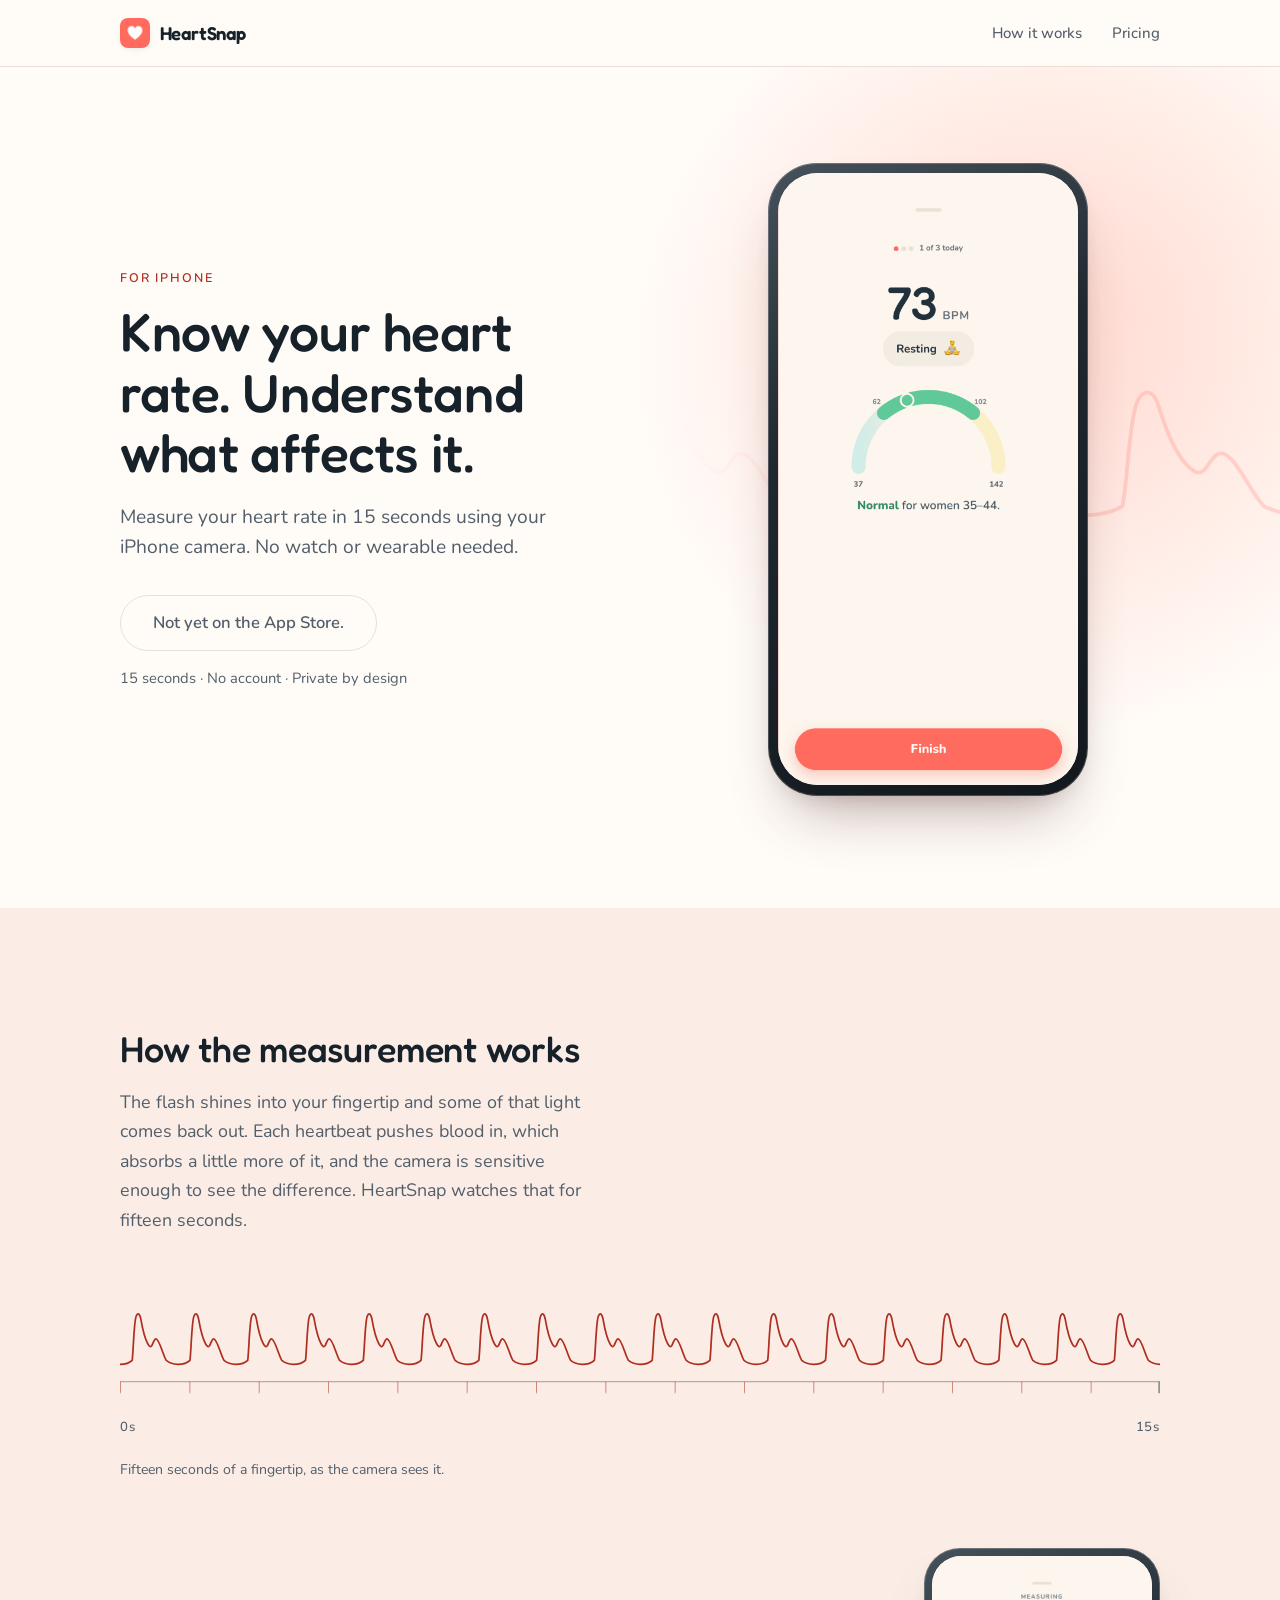
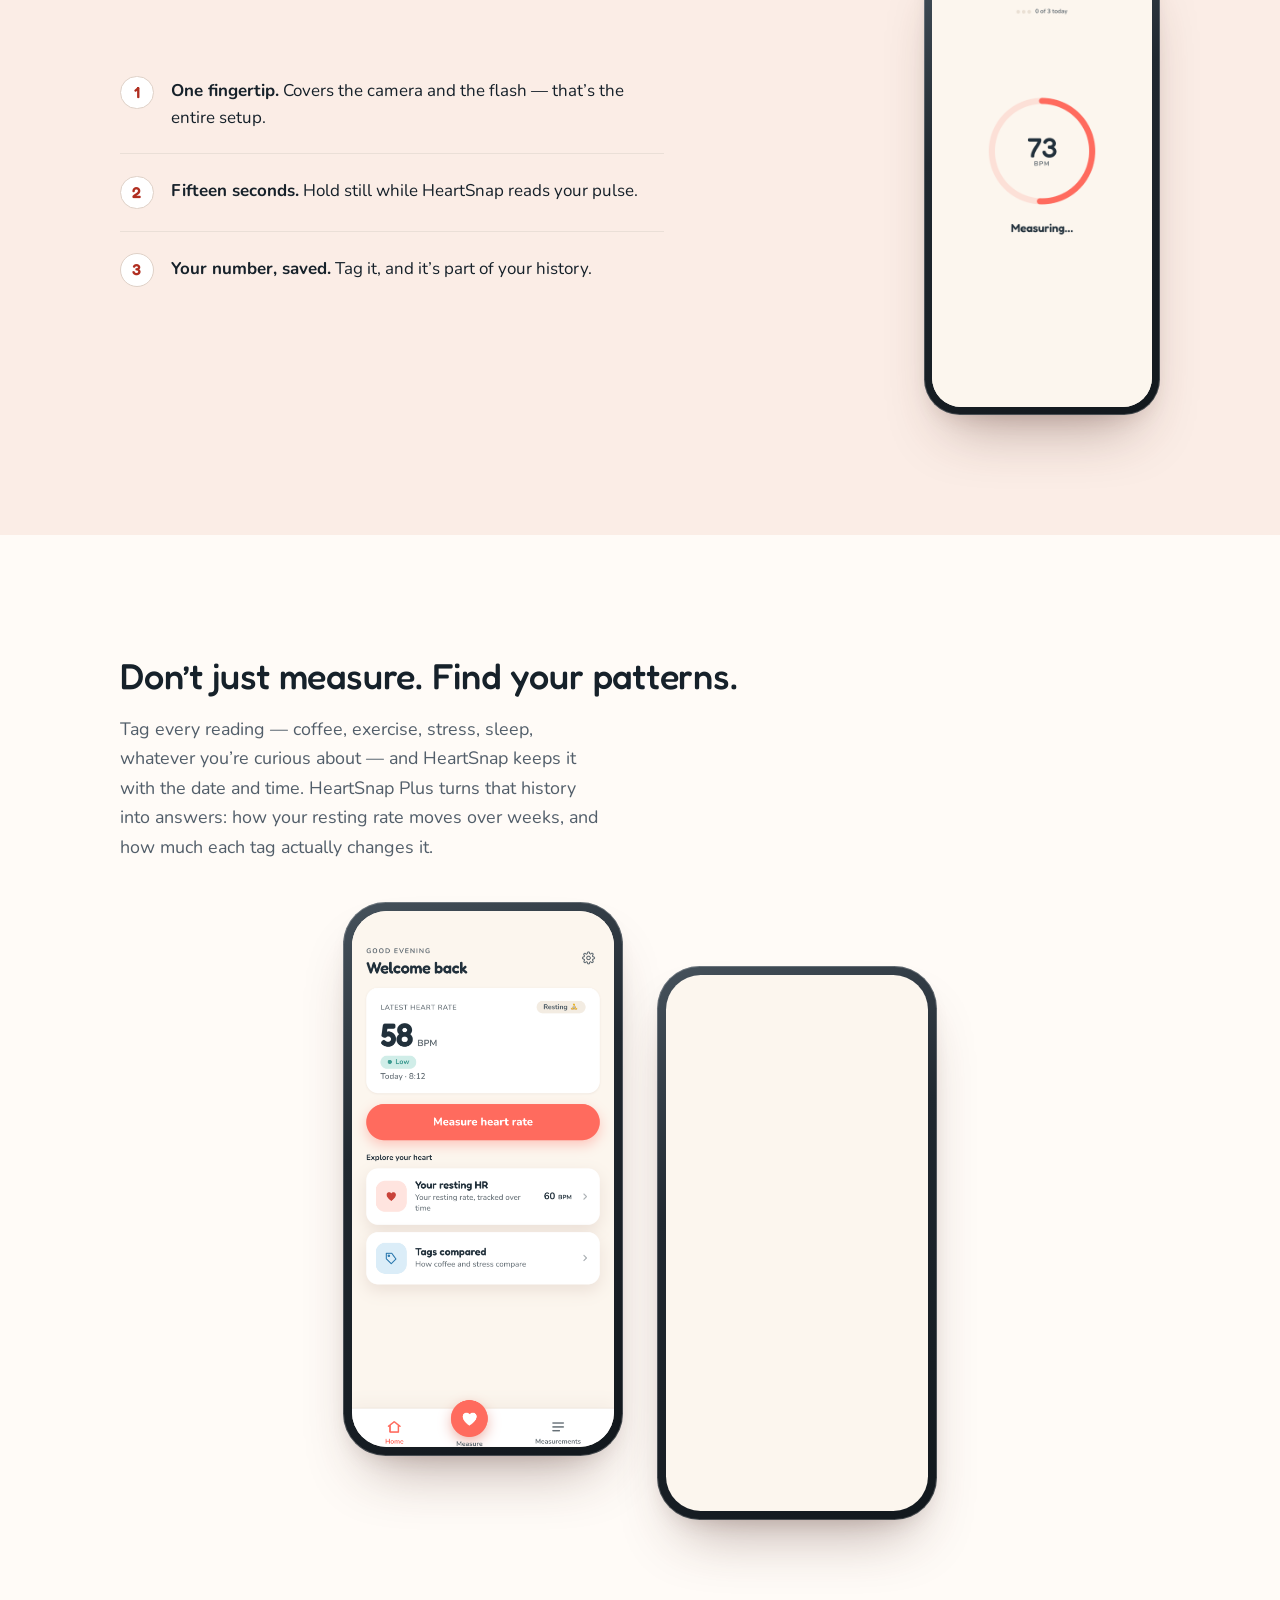
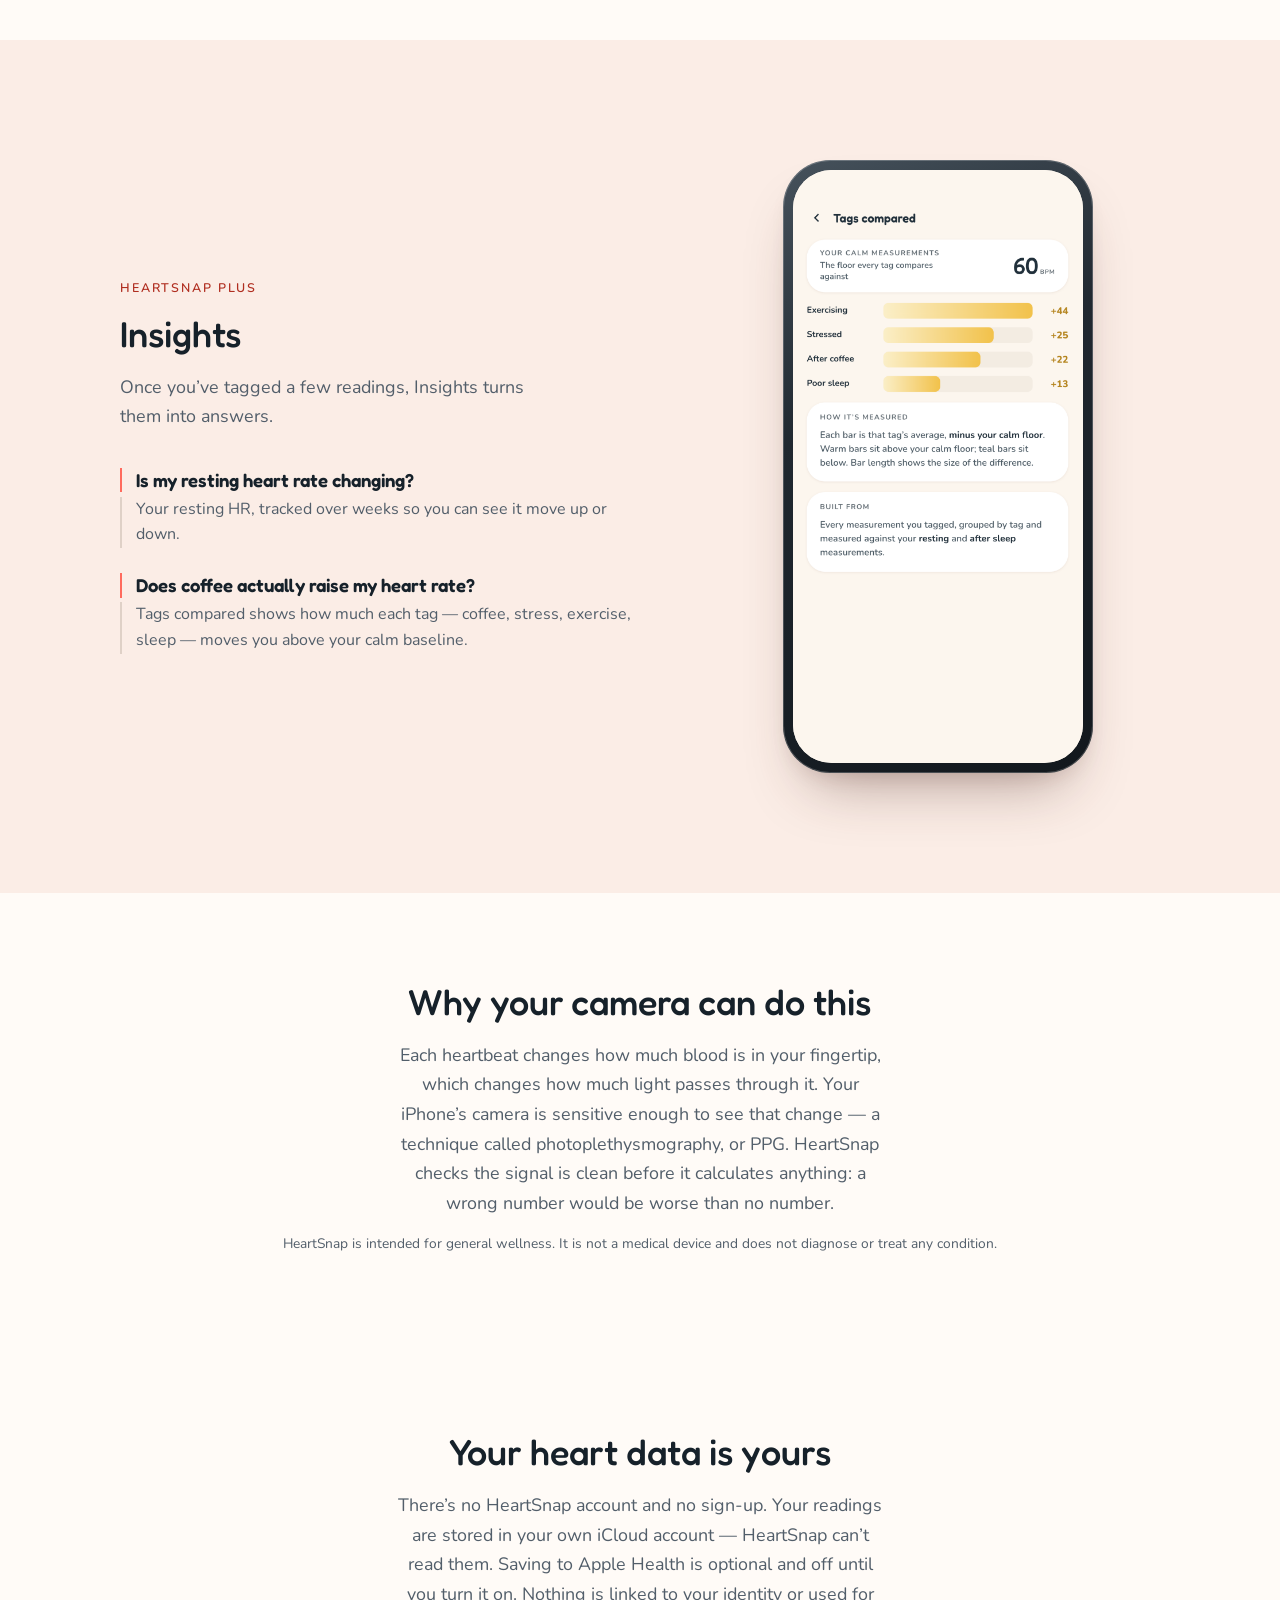
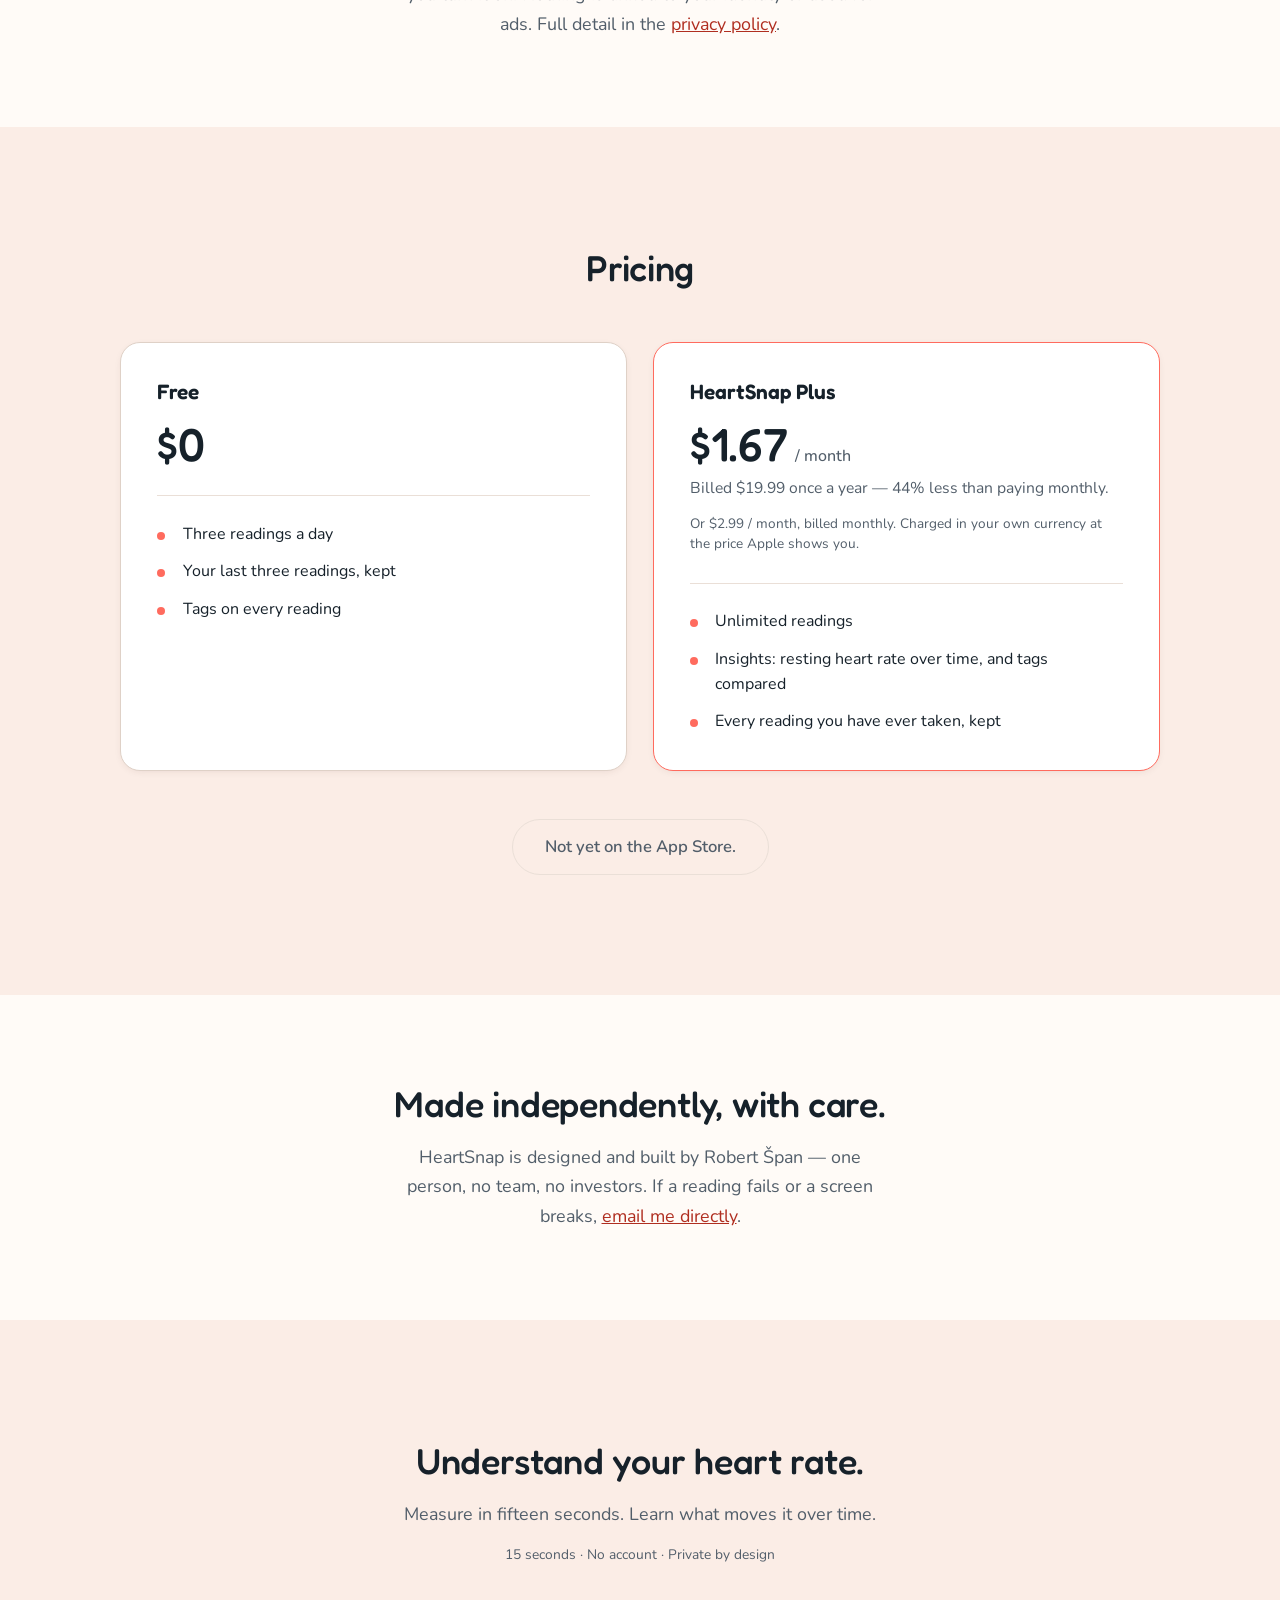
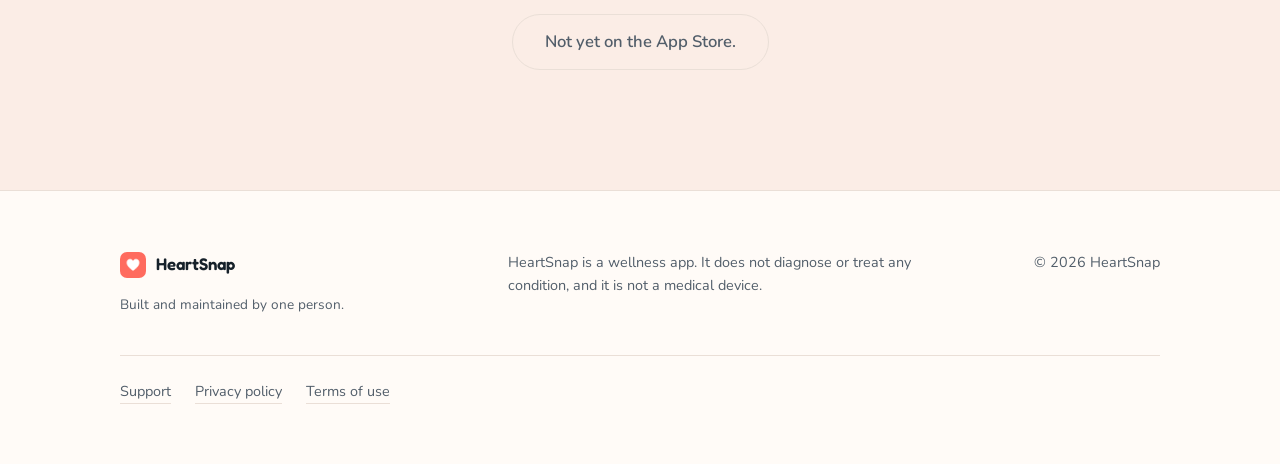
==== commit 930f06b7: "feat: reposition the HeartSnap page around patterns, not just measurement Restructures the landing p" ====
--- a/heartsnap/index.html
+++ b/heartsnap/index.html
@@ -3,8 +3,8 @@
 <head>
 <meta charset="utf-8">
 <meta name="viewport" content="width=device-width, initial-scale=1">
-<title>HeartSnap — heart rate from an iPhone camera</title>
-<meta name="description" content="HeartSnap measures your heart rate with the iPhone camera. Hold a fingertip over the rear camera for fifteen seconds. Free for three readings a day; HeartSnap Plus removes the limit.">
+<title>HeartSnap — heart rate and patterns from your iPhone camera</title>
+<meta name="description" content="HeartSnap measures your heart rate with your iPhone camera in fifteen seconds — no wearable needed. Tag readings like coffee, exercise, or sleep to see what actually moves your heart rate. Free for three readings a day; HeartSnap Plus adds full history and insights.">
 <link rel="icon" href="assets/app-icon.png" type="image/png">
 <link rel="preconnect" href="https://fonts.googleapis.com">
 <link rel="preconnect" href="https://fonts.gstatic.com" crossorigin>
@@ -49,12 +49,12 @@
     <div class="wrap hero__inner">
       <div class="hero__copy">
         <p class="eyebrow">For iPhone</p>
-        <h1>Measure your heart rate with your phone&rsquo;s camera.</h1>
-        <p class="lede">Hold a fingertip over the rear camera and hold still. Fifteen seconds later you have your heart rate in beats per minute.</p>
+        <h1>Know your heart rate. Understand what affects it.</h1>
+        <p class="lede">Measure your heart rate in 15 seconds using your iPhone camera. No watch or wearable needed.</p>
         <p class="hero__cta">
           <span class="cta-status cta-status--lg">Not yet on the App&nbsp;Store.</span>
         </p>
-        <p class="fineprint">Free for three readings a day, keeping the last three. HeartSnap Plus removes both limits, at $2.99&nbsp;/&nbsp;month or $19.99&nbsp;/&nbsp;year.</p>
+        <p class="fineprint">15 seconds &middot; No account &middot; Private by design</p>
       </div>
 
       <div class="hero__device">
@@ -105,15 +105,15 @@
         <ol class="steps reveal">
           <li>
             <span class="steps__n">1</span>
-            <p>Cover the rear camera and the flash with a fingertip.</p>
+            <p><strong>One fingertip.</strong> Covers the camera and the flash &mdash; that&rsquo;s the entire setup.</p>
           </li>
           <li>
             <span class="steps__n">2</span>
-            <p>Hold still while the app measures for fifteen seconds.</p>
+            <p><strong>Fifteen seconds.</strong> Hold still while HeartSnap reads your pulse.</p>
           </li>
           <li>
             <span class="steps__n">3</span>
-            <p>Your heart rate appears, saved with the date and time.</p>
+            <p><strong>Your number, saved.</strong> Tag it, and it&rsquo;s part of your history.</p>
           </li>
         </ol>
 
@@ -134,8 +134,8 @@
   <section class="section" id="readings">
     <div class="wrap">
       <div class="lede-block reveal">
-        <h2>History and tags</h2>
-        <p>Every reading is saved with the date and time it was taken. You can add a tag to a reading, such as after coffee, morning, or post-run. Tags group your readings so you can compare them.</p>
+        <h2>Don&rsquo;t just measure. Find your patterns.</h2>
+        <p>Tag every reading &mdash; coffee, exercise, stress, sleep, whatever you&rsquo;re curious about &mdash; and HeartSnap keeps it with the date and time. HeartSnap&nbsp;Plus turns that history into answers: how your resting rate moves over weeks, and how much each tag actually changes it.</p>
       </div>
 
       <div class="stagger">
@@ -168,16 +168,16 @@
         <div class="insights__copy reveal">
           <p class="eyebrow">HeartSnap Plus</p>
           <h2>Insights</h2>
-          <p class="lede-p">HeartSnap Plus adds Insights, which compares your readings instead of listing them one at a time.</p>
+          <p class="lede-p">Once you&rsquo;ve tagged a few readings, Insights turns them into answers.</p>
 
           <dl class="insights__list">
             <div>
-              <dt>Your resting HR</dt>
-              <dd>Whether your resting heart rate is going up or down over weeks.</dd>
+              <dt>Is my resting heart rate changing?</dt>
+              <dd>Your resting HR, tracked over weeks so you can see it move up or down.</dd>
             </div>
             <div>
-              <dt>Tags compared</dt>
-              <dd>How much each tag moves your heart rate. Whether coffee really does show up, and by how much.</dd>
+              <dt>Does coffee actually raise my heart rate?</dt>
+              <dd>Tags compared shows how much each tag &mdash; coffee, stress, exercise, sleep &mdash; moves you above your calm baseline.</dd>
             </div>
           </dl>
         </div>
@@ -195,12 +195,23 @@
     </div>
   </section>
 
-  <!-- ───────────────────────── storage ───────────────────────── -->
-  <section class="section section--tight" id="storage">
-    <div class="wrap">
-      <div class="lede-block lede-block--center reveal">
-        <h2>Where your readings are stored</h2>
-        <p>Readings are stored on your device and sync between your devices through your iCloud account. HeartSnap can also write them to Apple Health, which is off until you turn it on. The <a href="privacy/">privacy policy</a> covers everything else the app sends, including diagnostics.</p>
+  <!-- ───────────────────────── technology & trust ───────────────────────── -->
+  <section class="section section--tight" id="trust">
+    <div class="wrap">
+      <div class="lede-block lede-block--center reveal">
+        <h2>Why your camera can do this</h2>
+        <p>Each heartbeat changes how much blood is in your fingertip, which changes how much light passes through it. Your iPhone&rsquo;s camera is sensitive enough to see that change &mdash; a technique called photoplethysmography, or PPG. HeartSnap checks the signal is clean before it calculates anything: a wrong number would be worse than no number.</p>
+        <p class="fineprint">HeartSnap is intended for general wellness. It is not a medical device and does not diagnose or treat any condition.</p>
+      </div>
+    </div>
+  </section>
+
+  <!-- ───────────────────────── privacy ───────────────────────── -->
+  <section class="section section--tight" id="privacy">
+    <div class="wrap">
+      <div class="lede-block lede-block--center reveal">
+        <h2>Your heart data is yours</h2>
+        <p>There&rsquo;s no HeartSnap account and no sign-up. Your readings are stored in your own iCloud account &mdash; HeartSnap can&rsquo;t read them. Saving to Apple Health is optional and off until you turn it on. Nothing is linked to your identity or used for ads. Full detail in the <a href="privacy/">privacy policy</a>.</p>
       </div>
     </div>
   </section>
@@ -227,10 +238,10 @@
         <div class="plan plan--paid reveal">
           <h3 class="plan__name">HeartSnap Plus</h3>
           <p class="plan__price">
-            <span class="plan__amount">$2.99</span><span class="plan__per">/ month</span>
+            <span class="plan__amount">$1.67</span><span class="plan__per">/ month</span>
           </p>
-          <p class="plan__alt">or $19.99 / year</p>
-          <p class="plan__note">Charged in your own currency at the price Apple shows you.</p>
+          <p class="plan__alt">Billed $19.99 once a year &mdash; 44% less than paying monthly.</p>
+          <p class="plan__note">Or $2.99&nbsp;/&nbsp;month, billed monthly. Charged in your own currency at the price Apple shows you.</p>
           <ul class="plan__list">
             <li>Unlimited readings</li>
             <li>Insights: resting heart rate over time, and tags compared</li>
@@ -239,6 +250,30 @@
         </div>
       </div>
 
+      <p class="pricing__cta">
+        <span class="cta-status cta-status--lg">Not yet on the App&nbsp;Store.</span>
+      </p>
+    </div>
+  </section>
+
+  <!-- ───────────────────────── indie story ───────────────────────── -->
+  <section class="section section--tight" id="about">
+    <div class="wrap">
+      <div class="lede-block lede-block--center reveal">
+        <h2>Made independently, with care.</h2>
+        <p>HeartSnap is designed and built by Robert &#352;pan &mdash; one person, no team, no investors. If a reading fails or a screen breaks, <a href="mailto:contact@robispan.eu">email me directly</a>.</p>
+      </div>
+    </div>
+  </section>
+
+  <!-- ───────────────────────── final cta ───────────────────────── -->
+  <section class="section section--warm" id="cta">
+    <div class="wrap">
+      <div class="lede-block lede-block--center reveal">
+        <h2>Understand your heart rate.</h2>
+        <p>Measure in fifteen seconds. Learn what moves it over time.</p>
+        <p class="fineprint">15 seconds &middot; No account &middot; Private by design</p>
+      </div>
       <p class="pricing__cta">
         <span class="cta-status cta-status--lg">Not yet on the App&nbsp;Store.</span>
       </p>
--- a/heartsnap/styles.css
+++ b/heartsnap/styles.css
@@ -388,6 +388,14 @@
 }
 .lede-block--center p { margin-inline: auto; }
 
+/* Overrides `.lede-block p`'s larger size so a disclaimer stacked under the
+   main paragraph reads as visually secondary, not a second body sentence. */
+.lede-block p.fineprint {
+  max-width: none;
+  font-size: 0.86rem;
+  margin-top: 0.9rem;
+}
+
 /* ---------- the fifteen-second window graphic ---------- */
 .window {
   margin: clamp(2.5rem, 6vw, 3.75rem) 0 clamp(2.75rem, 7vw, 4.25rem);
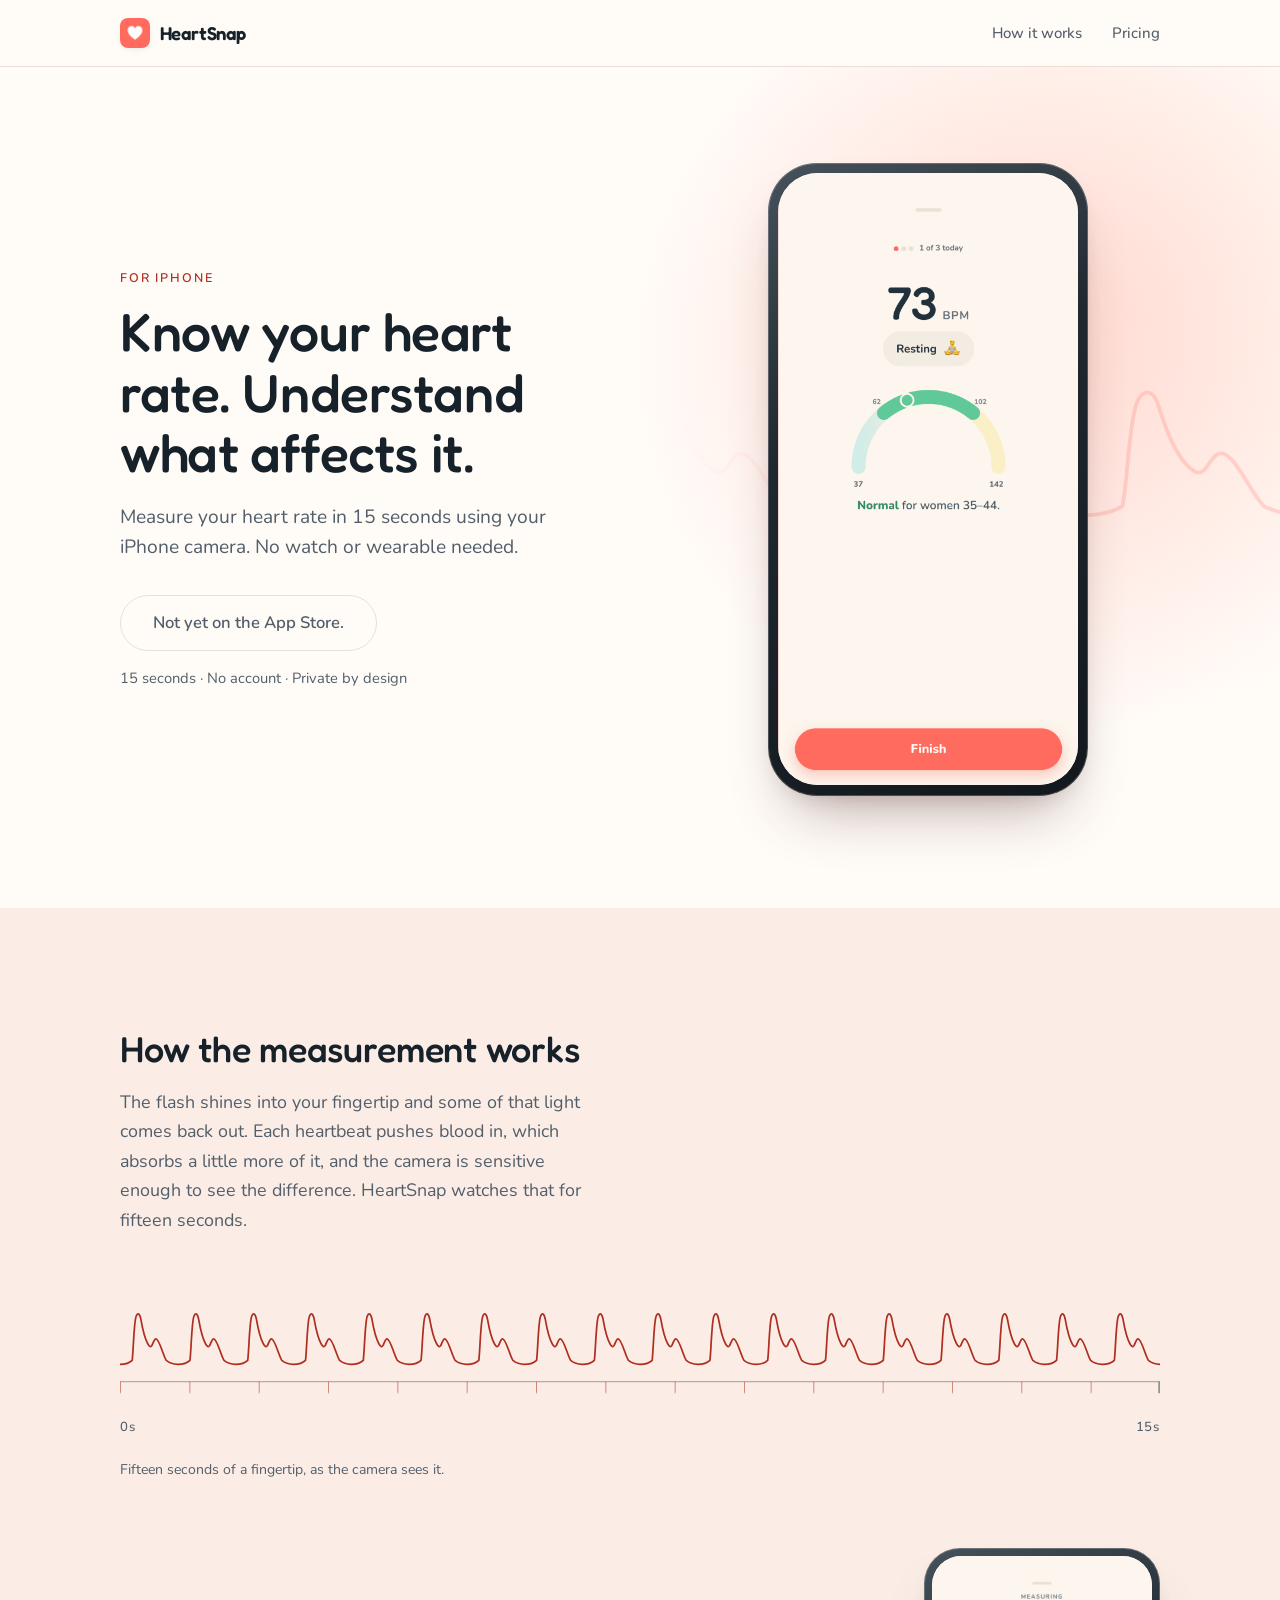
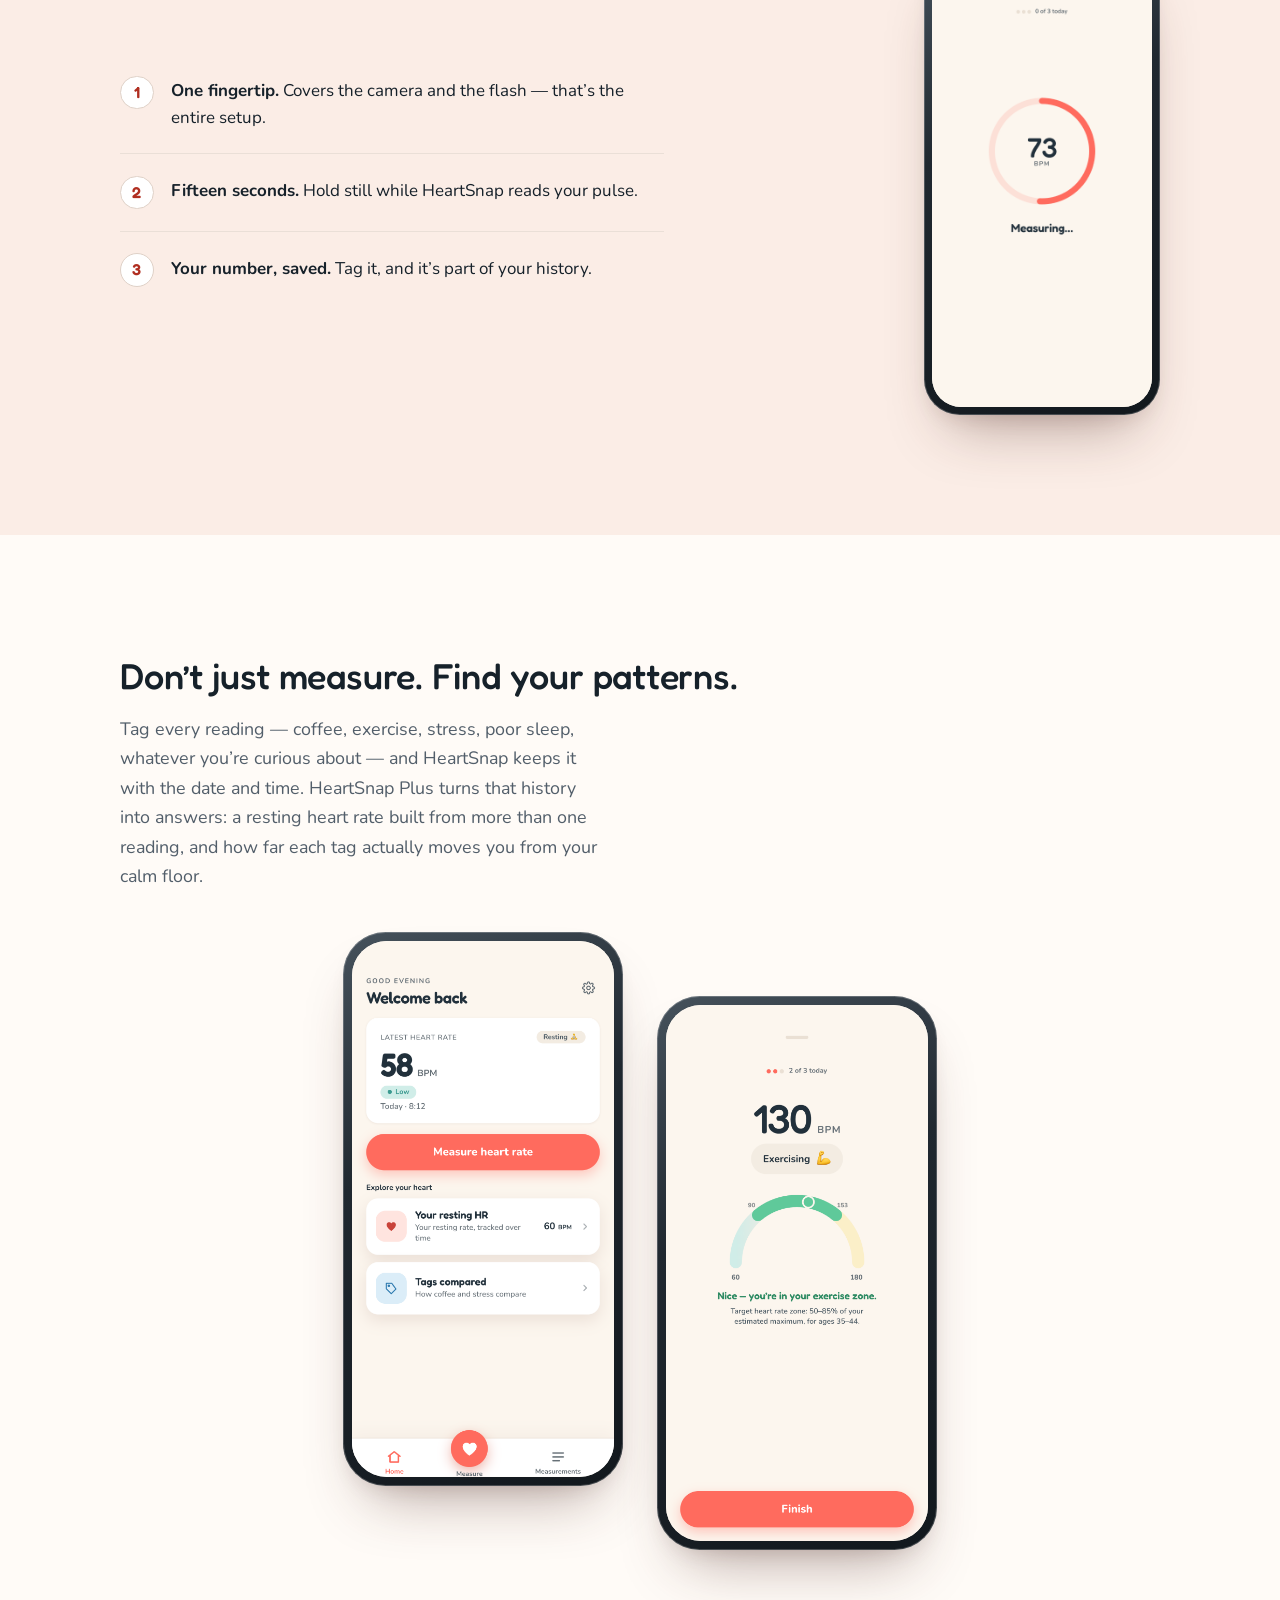
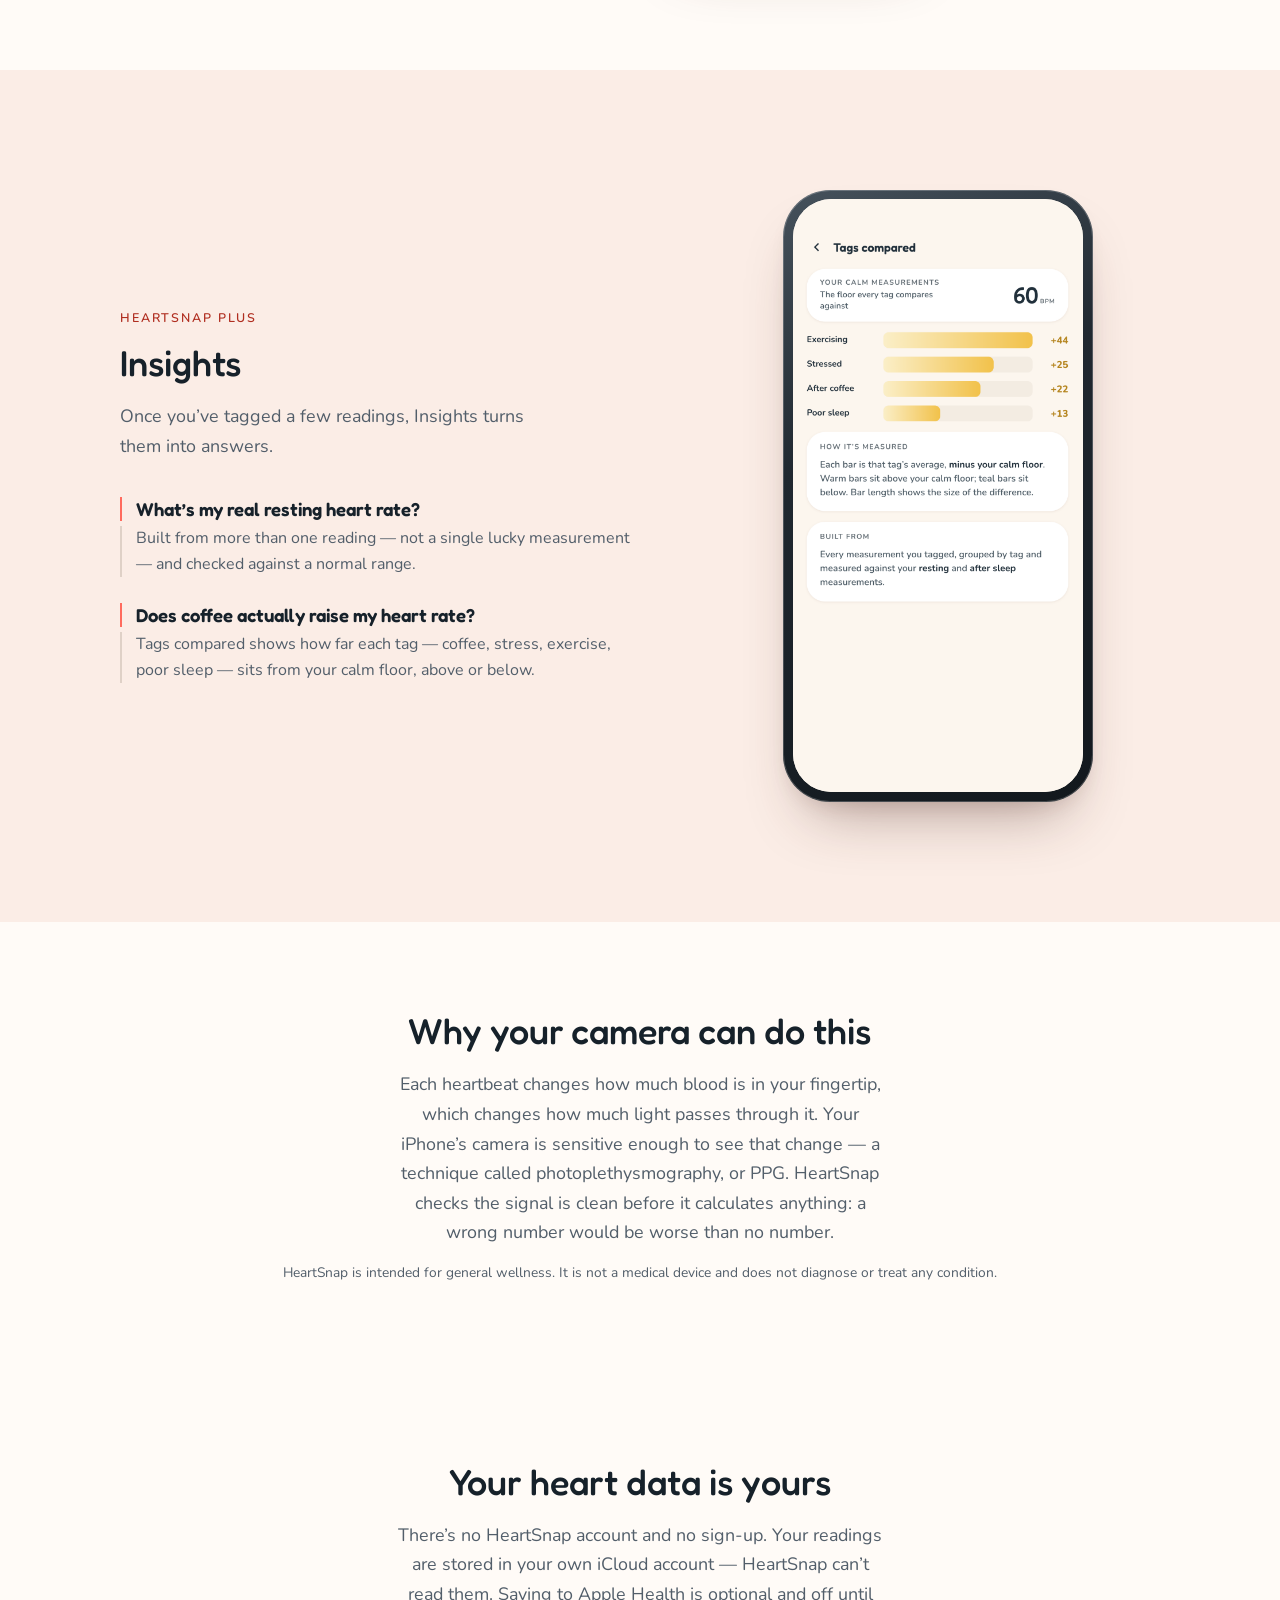
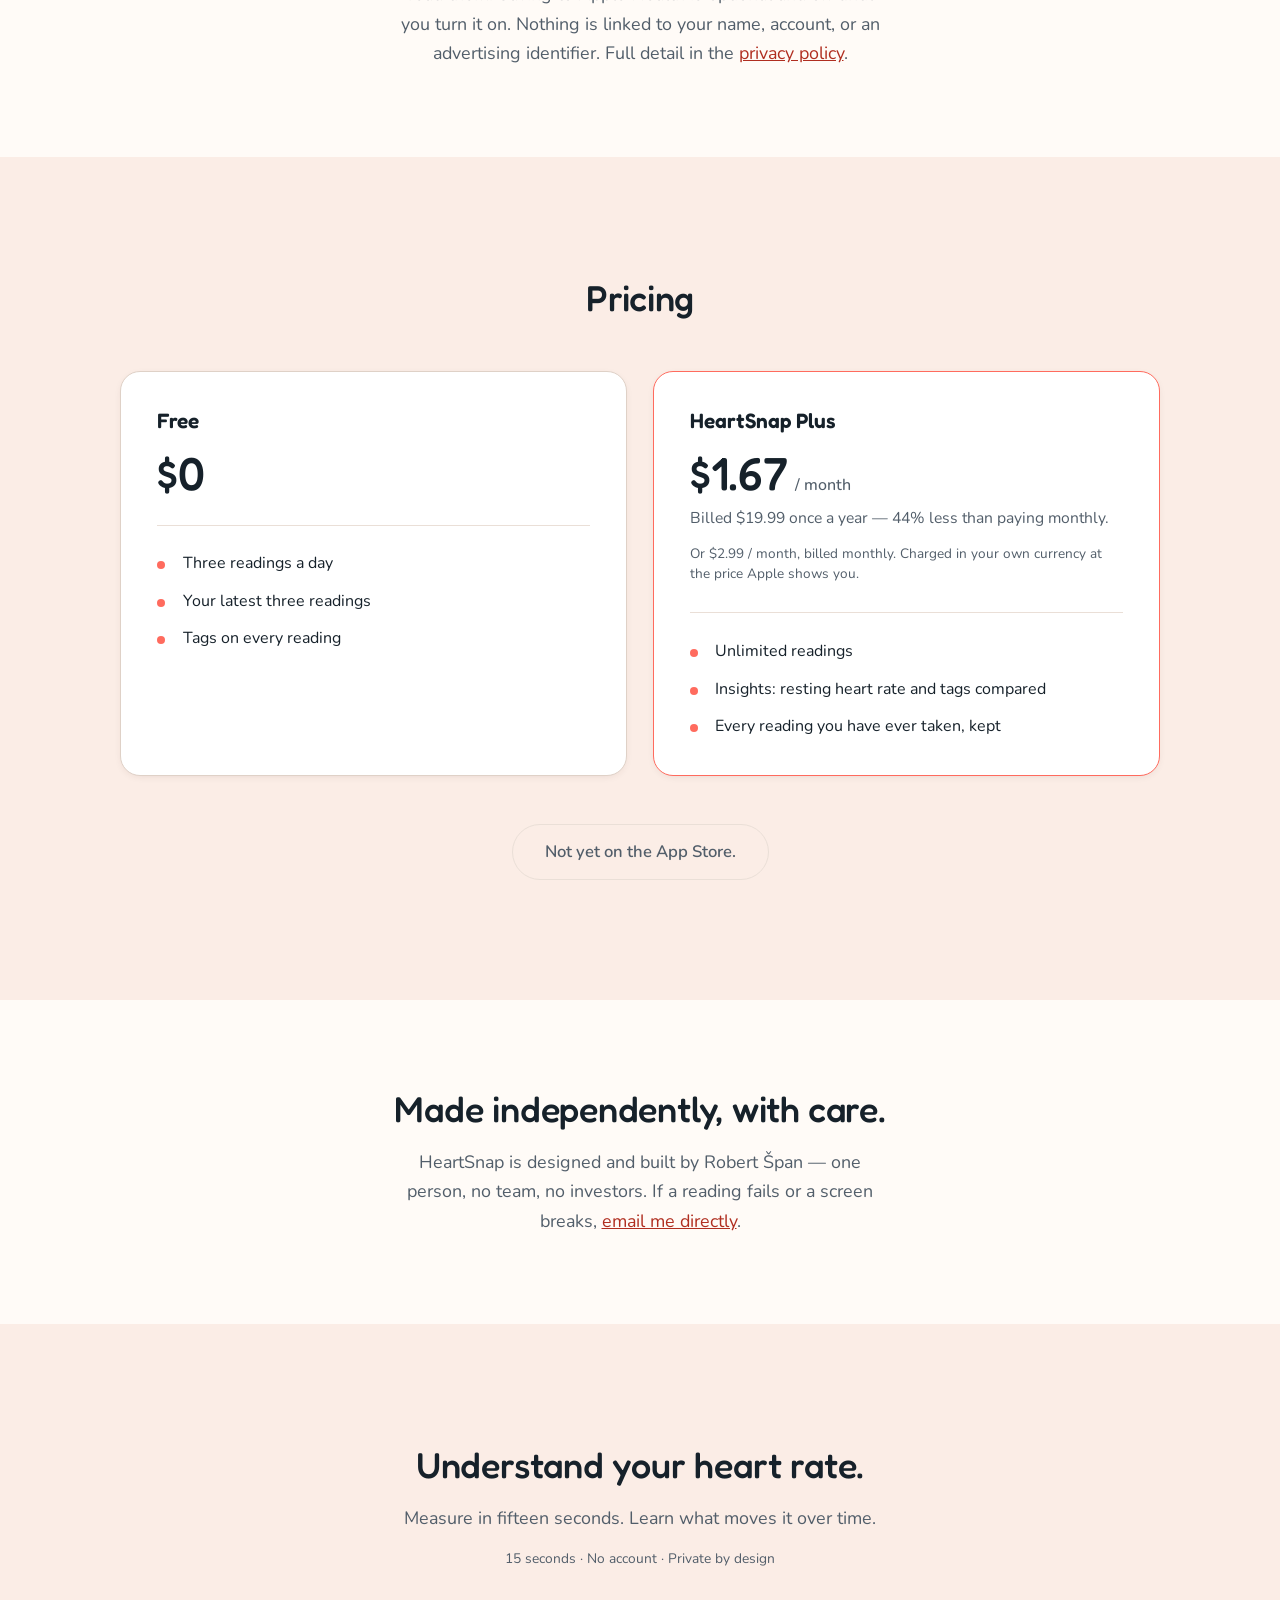
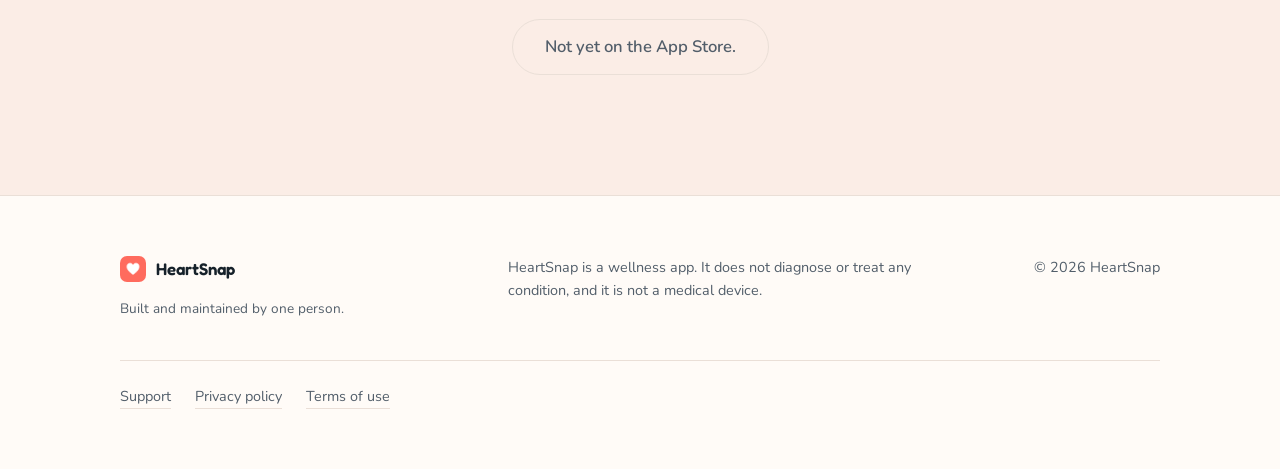
==== commit 7bc1a699: "fix: correct factual overclaims flagged in code-level copy review A peer session with access to the " ====
--- a/heartsnap/index.html
+++ b/heartsnap/index.html
@@ -135,7 +135,7 @@
     <div class="wrap">
       <div class="lede-block reveal">
         <h2>Don&rsquo;t just measure. Find your patterns.</h2>
-        <p>Tag every reading &mdash; coffee, exercise, stress, sleep, whatever you&rsquo;re curious about &mdash; and HeartSnap keeps it with the date and time. HeartSnap&nbsp;Plus turns that history into answers: how your resting rate moves over weeks, and how much each tag actually changes it.</p>
+        <p>Tag every reading &mdash; coffee, exercise, stress, poor sleep, whatever you&rsquo;re curious about &mdash; and HeartSnap keeps it with the date and time. HeartSnap&nbsp;Plus turns that history into answers: a resting heart rate built from more than one reading, and how far each tag actually moves you from your calm floor.</p>
       </div>
 
       <div class="stagger">
@@ -172,12 +172,12 @@
 
           <dl class="insights__list">
             <div>
-              <dt>Is my resting heart rate changing?</dt>
-              <dd>Your resting HR, tracked over weeks so you can see it move up or down.</dd>
+              <dt>What&rsquo;s my real resting heart rate?</dt>
+              <dd>Built from more than one reading &mdash; not a single lucky measurement &mdash; and checked against a normal range.</dd>
             </div>
             <div>
               <dt>Does coffee actually raise my heart rate?</dt>
-              <dd>Tags compared shows how much each tag &mdash; coffee, stress, exercise, sleep &mdash; moves you above your calm baseline.</dd>
+              <dd>Tags compared shows how far each tag &mdash; coffee, stress, exercise, poor sleep &mdash; sits from your calm floor, above or below.</dd>
             </div>
           </dl>
         </div>
@@ -186,7 +186,7 @@
           <div class="device">
             <div class="device__frame">
               <div class="device__screen">
-                <img src="assets/5-tags.png" alt="The Tags compared screen, with bars showing how much each tag sits above a calm baseline of 60 BPM." width="1320" height="2868" loading="lazy" decoding="async">
+                <img src="assets/5-tags.png" alt="The Tags compared screen, with bars showing how far each tag sits above or below a calm floor of 60 BPM." width="1320" height="2868" loading="lazy" decoding="async">
               </div>
             </div>
           </div>
@@ -211,7 +211,7 @@
     <div class="wrap">
       <div class="lede-block lede-block--center reveal">
         <h2>Your heart data is yours</h2>
-        <p>There&rsquo;s no HeartSnap account and no sign-up. Your readings are stored in your own iCloud account &mdash; HeartSnap can&rsquo;t read them. Saving to Apple Health is optional and off until you turn it on. Nothing is linked to your identity or used for ads. Full detail in the <a href="privacy/">privacy policy</a>.</p>
+        <p>There&rsquo;s no HeartSnap account and no sign-up. Your readings are stored in your own iCloud account &mdash; HeartSnap can&rsquo;t read them. Saving to Apple Health is optional and off until you turn it on. Nothing is linked to your name, account, or an advertising identifier. Full detail in the <a href="privacy/">privacy policy</a>.</p>
       </div>
     </div>
   </section>
@@ -230,7 +230,7 @@
           
           <ul class="plan__list">
             <li>Three readings a day</li>
-            <li>Your last three readings, kept</li>
+            <li>Your latest three readings</li>
             <li>Tags on every reading</li>
           </ul>
         </div>
@@ -244,7 +244,7 @@
           <p class="plan__note">Or $2.99&nbsp;/&nbsp;month, billed monthly. Charged in your own currency at the price Apple shows you.</p>
           <ul class="plan__list">
             <li>Unlimited readings</li>
-            <li>Insights: resting heart rate over time, and tags compared</li>
+            <li>Insights: resting heart rate and tags compared</li>
             <li>Every reading you have ever taken, kept</li>
           </ul>
         </div>
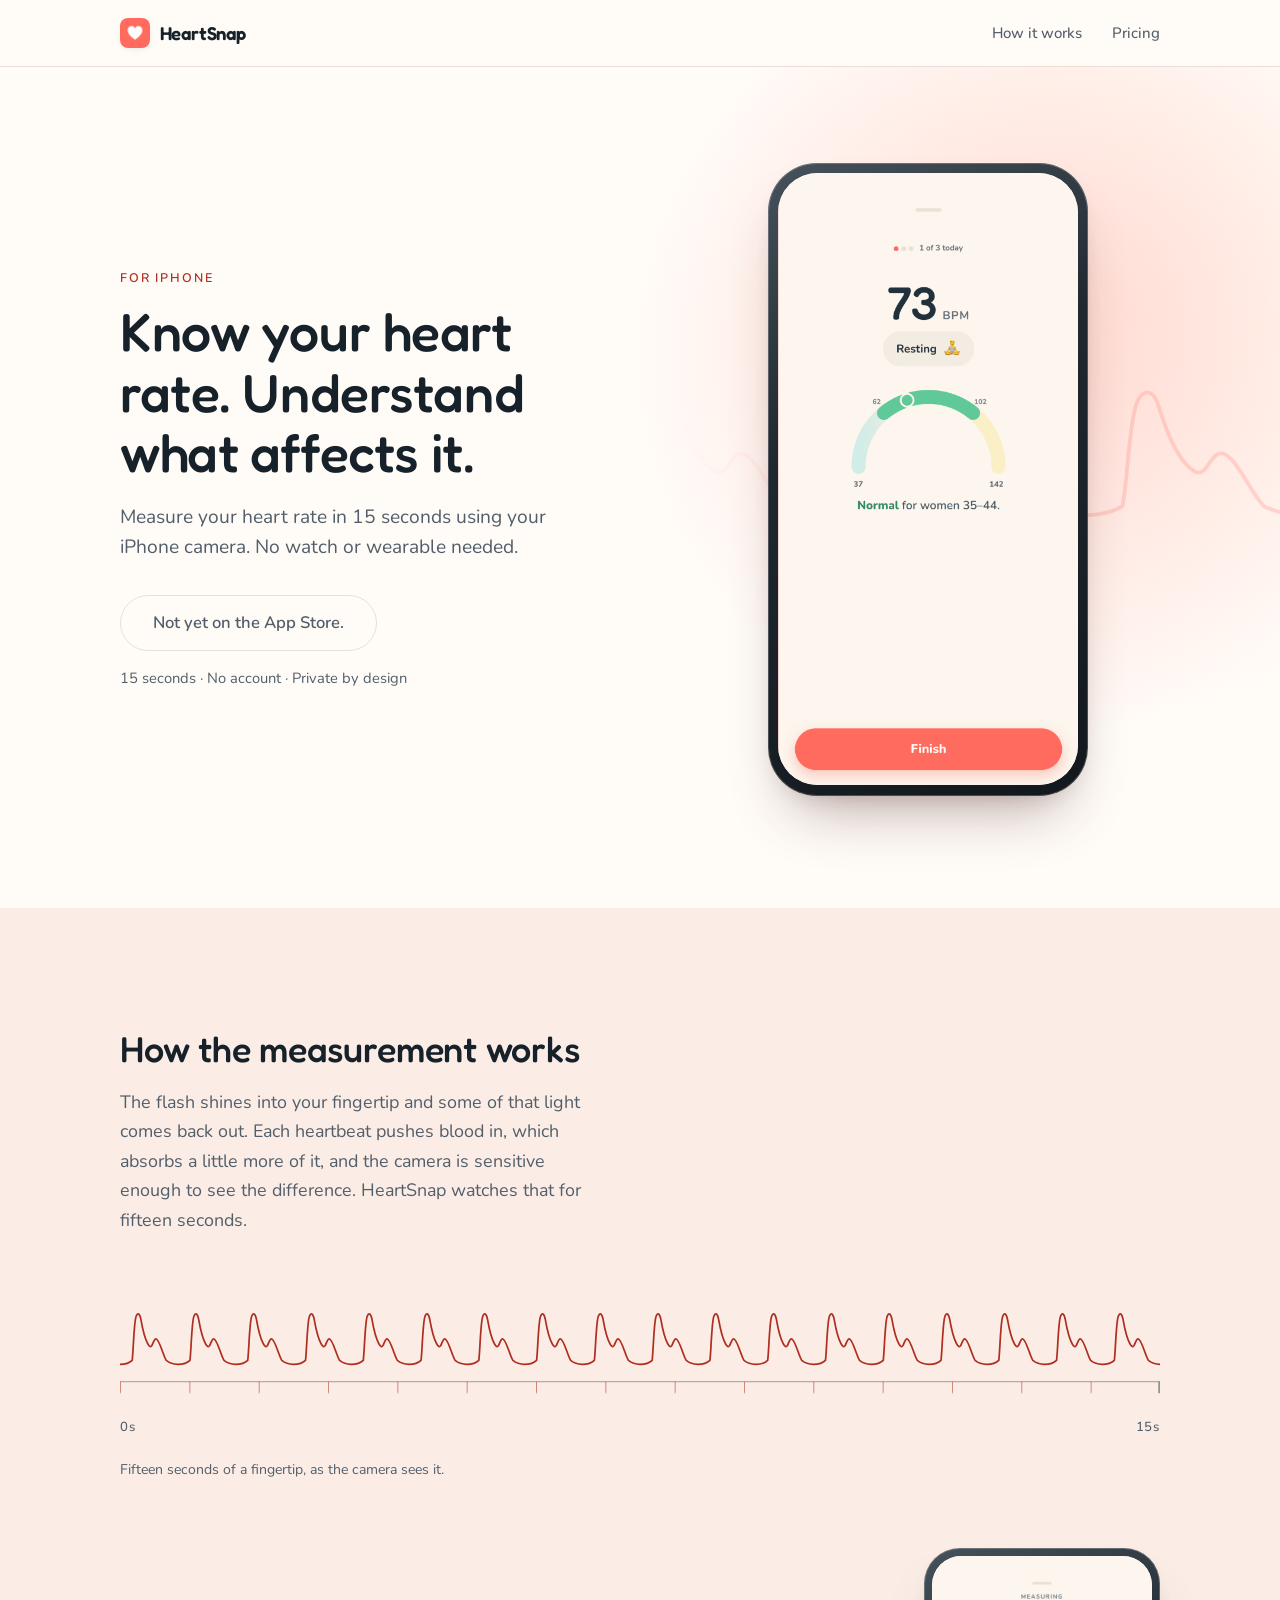
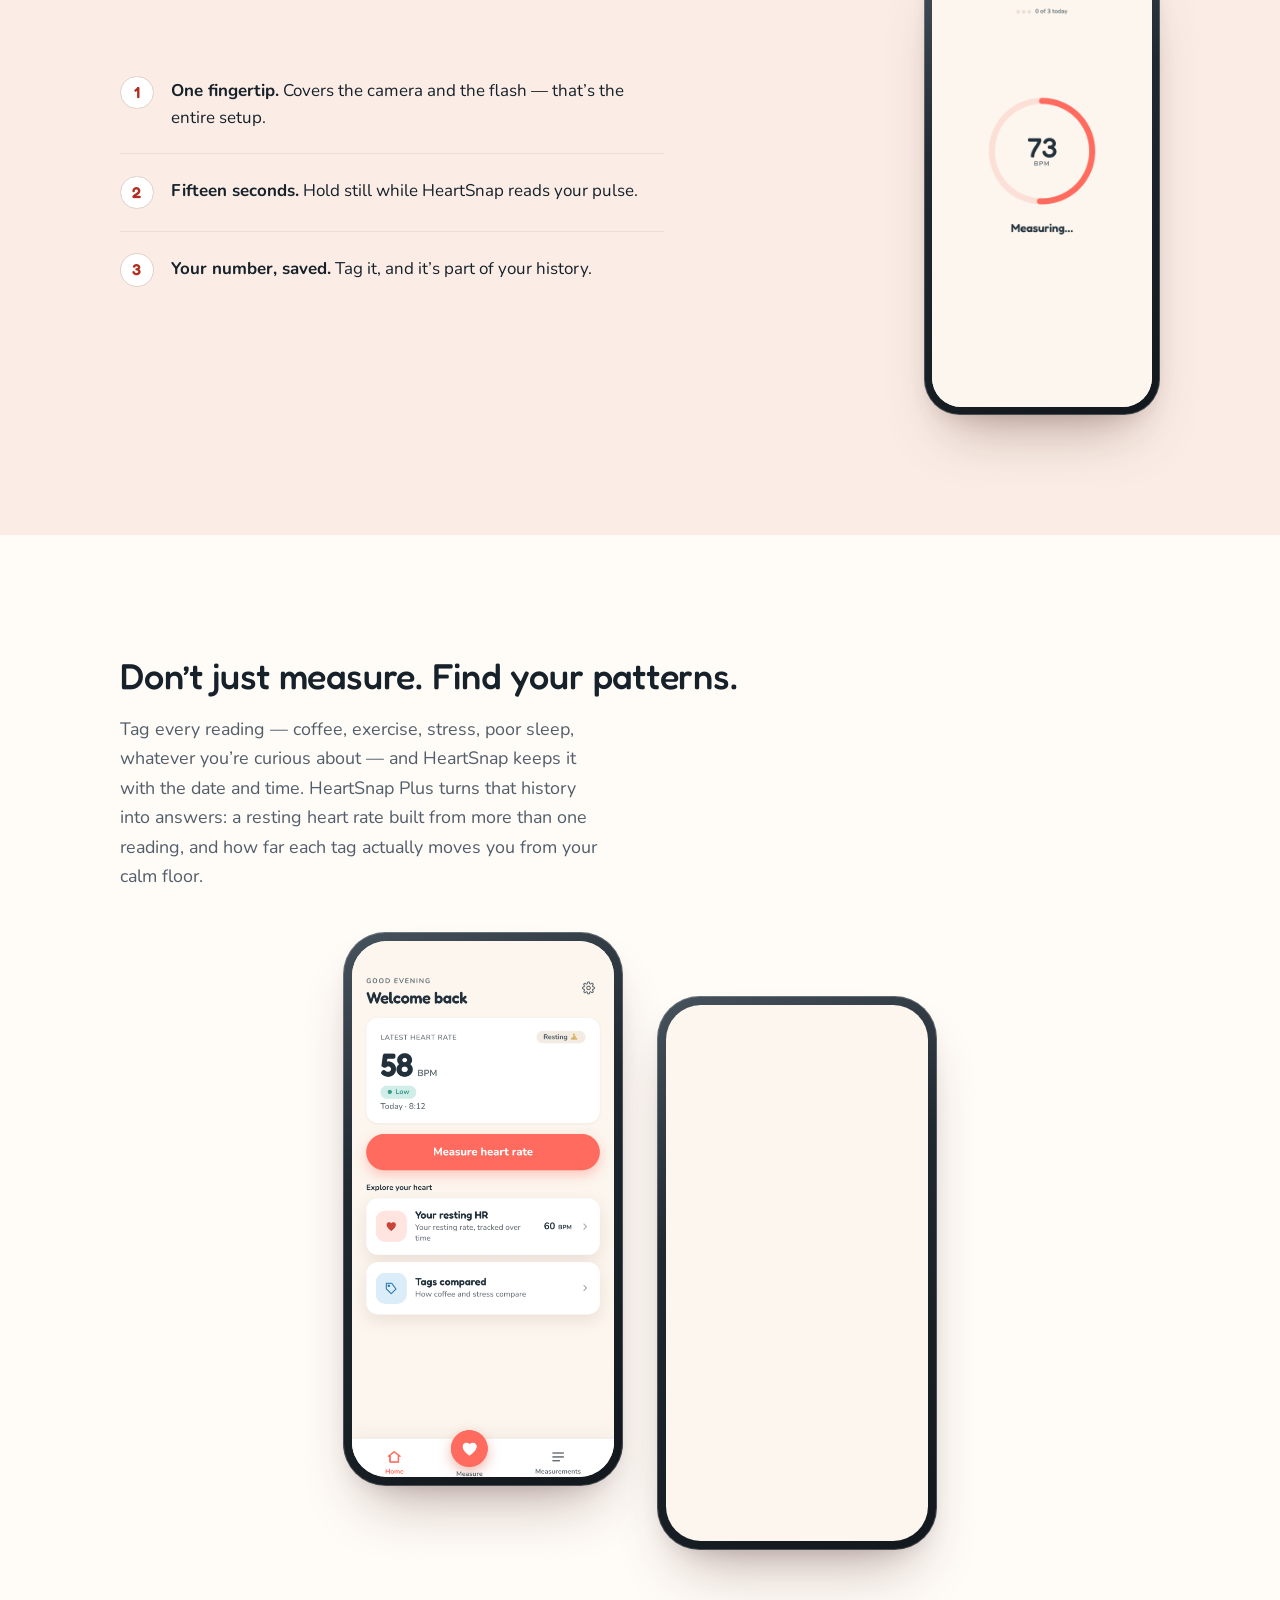
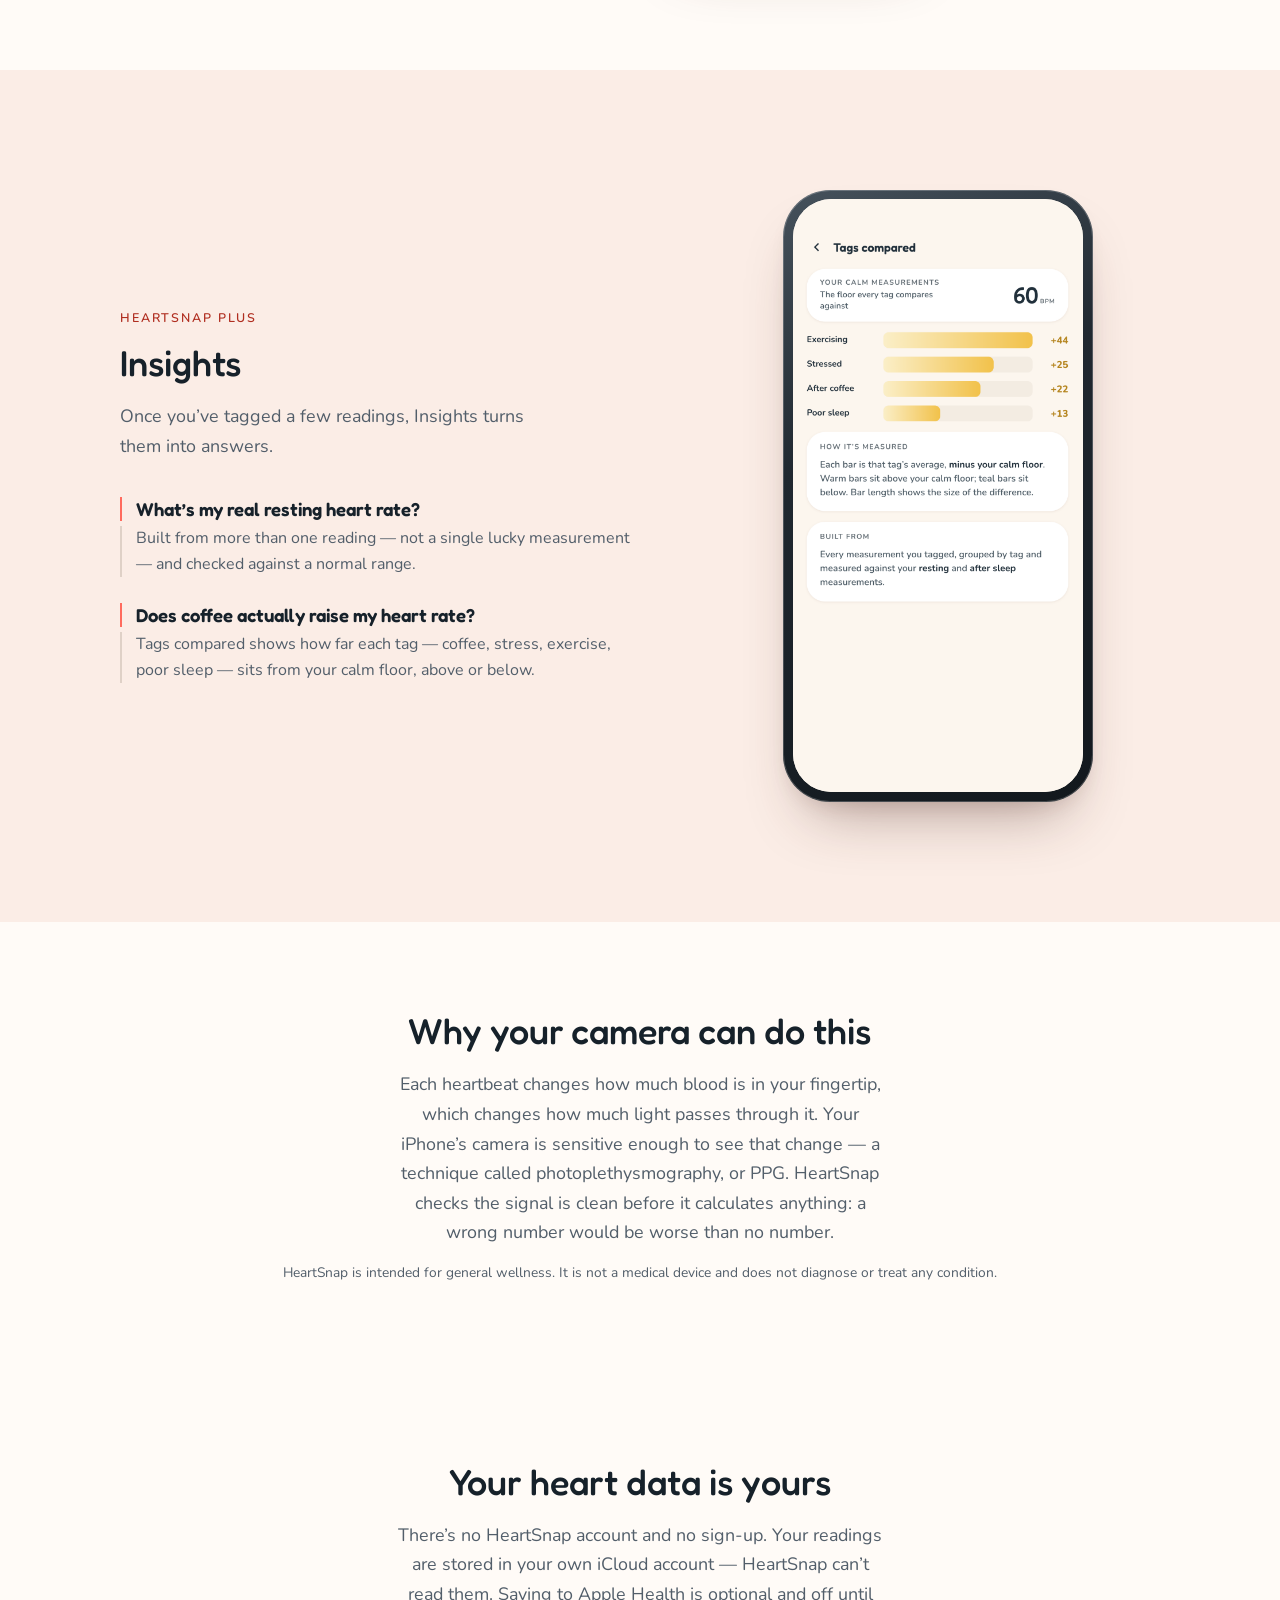
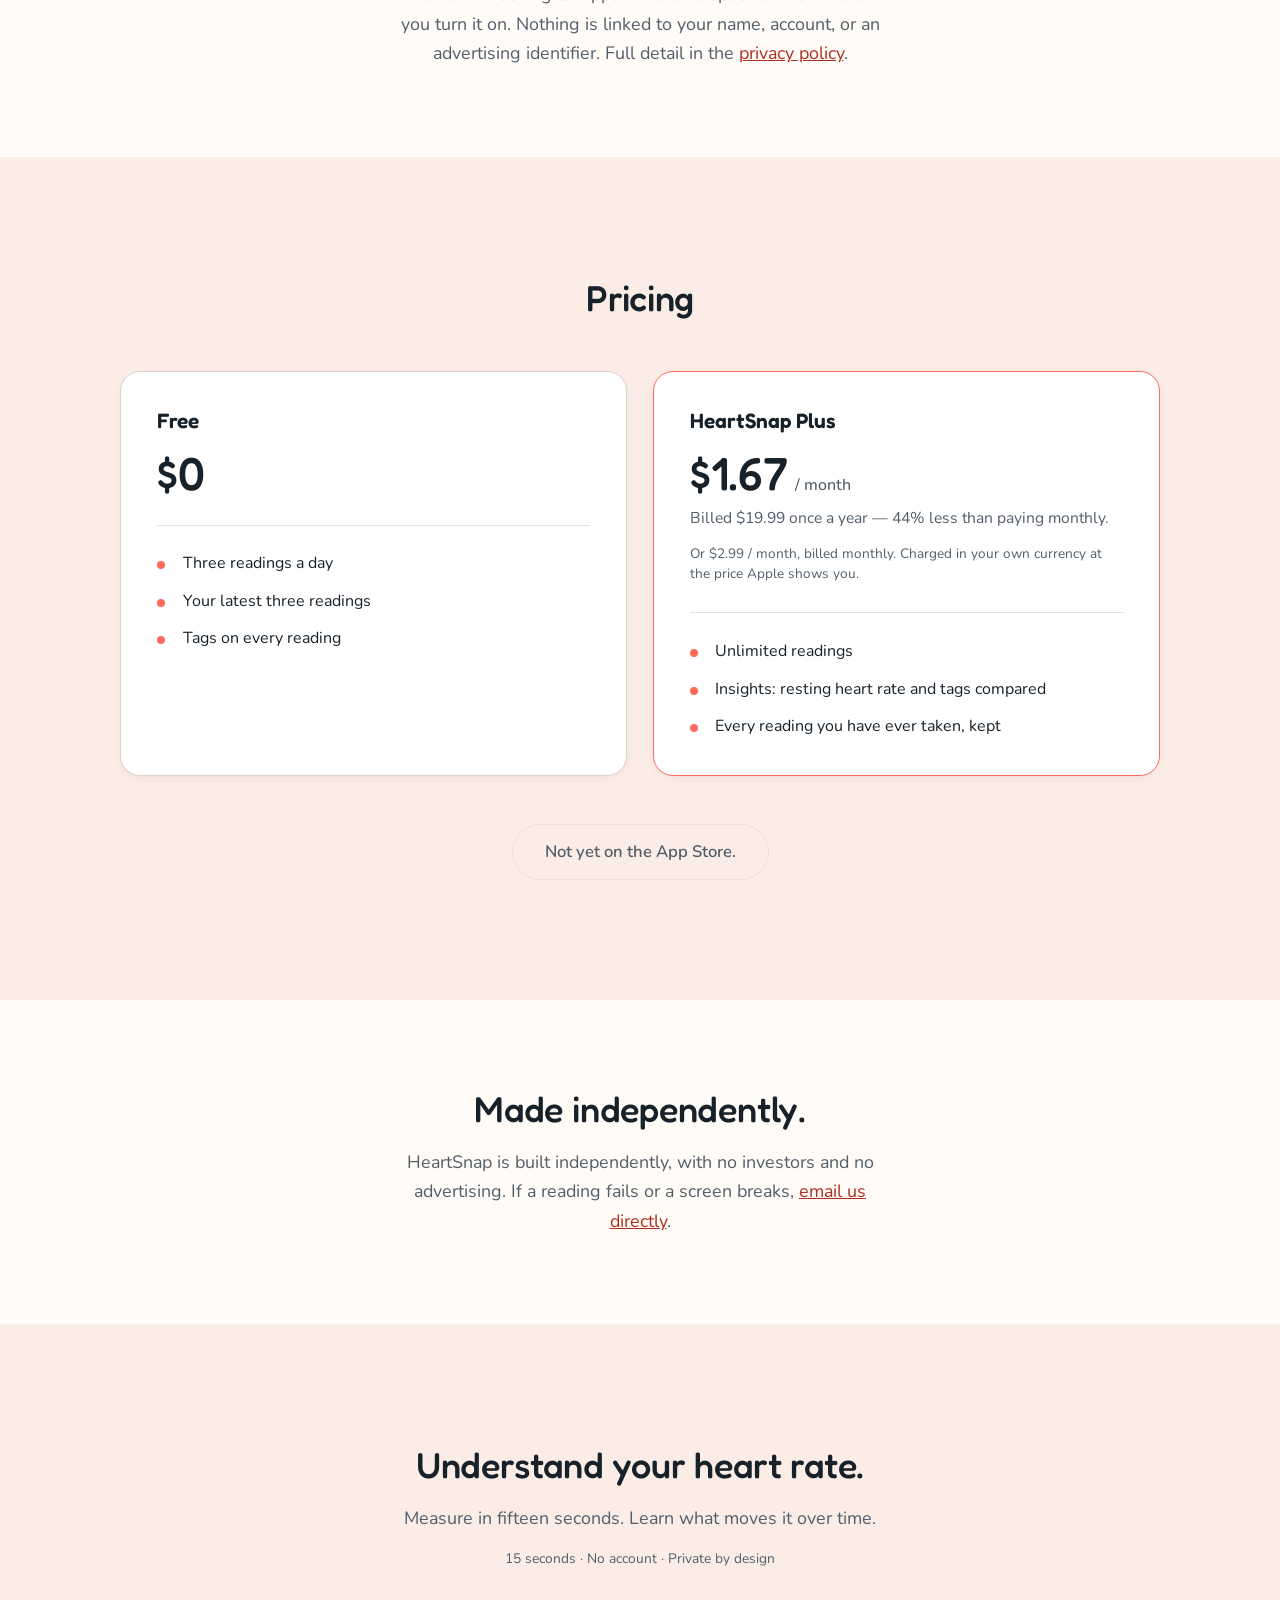
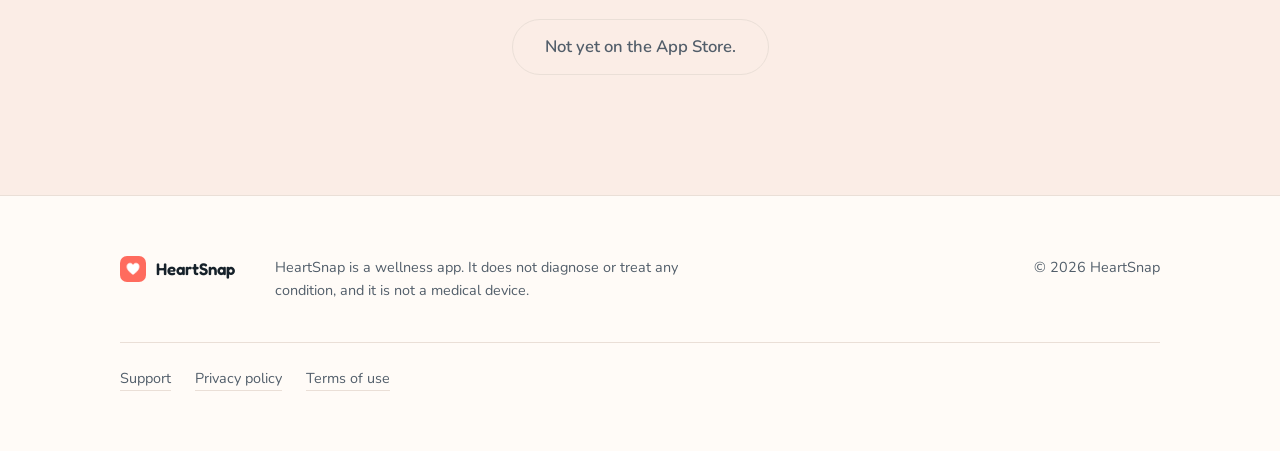
==== commit 948188c9: "docs(heartsnap): the site speaks as "us", not as one person The app has always spoken in the plural " ====
--- a/heartsnap/index.html
+++ b/heartsnap/index.html
@@ -260,8 +260,8 @@
   <section class="section section--tight" id="about">
     <div class="wrap">
       <div class="lede-block lede-block--center reveal">
-        <h2>Made independently, with care.</h2>
-        <p>HeartSnap is designed and built by Robert &#352;pan &mdash; one person, no team, no investors. If a reading fails or a screen breaks, <a href="mailto:contact@robispan.eu">email me directly</a>.</p>
+        <h2>Made independently.</h2>
+        <p>HeartSnap is built independently, with no investors and no advertising. If a reading fails or a screen breaks, <a href="mailto:contact@robispan.eu">email us directly</a>.</p>
       </div>
     </div>
   </section>
@@ -287,7 +287,6 @@
     <div class="site-foot__brand">
       <img src="assets/app-icon.png" alt="" width="1024" height="1024" loading="lazy" decoding="async">
       <span>HeartSnap</span>
-      <span class="site-foot__by">Built and maintained by one person.</span>
     </div>
     <div class="site-foot__text">
       <p>HeartSnap is a wellness app. It does not diagnose or treat any condition, and it is not a medical device.</p>
--- a/heartsnap/styles.css
+++ b/heartsnap/styles.css
@@ -901,14 +901,3 @@
   line-height: 1.5;
   color: var(--muted);
 }
-
-.site-foot__by {
-  display: block;
-  width: 100%;
-  margin-top: 0.4rem;
-  font-family: var(--font-sans);
-  font-size: 0.85rem;
-  font-weight: 400;
-  line-height: 1.5;
-  color: var(--muted);
-}
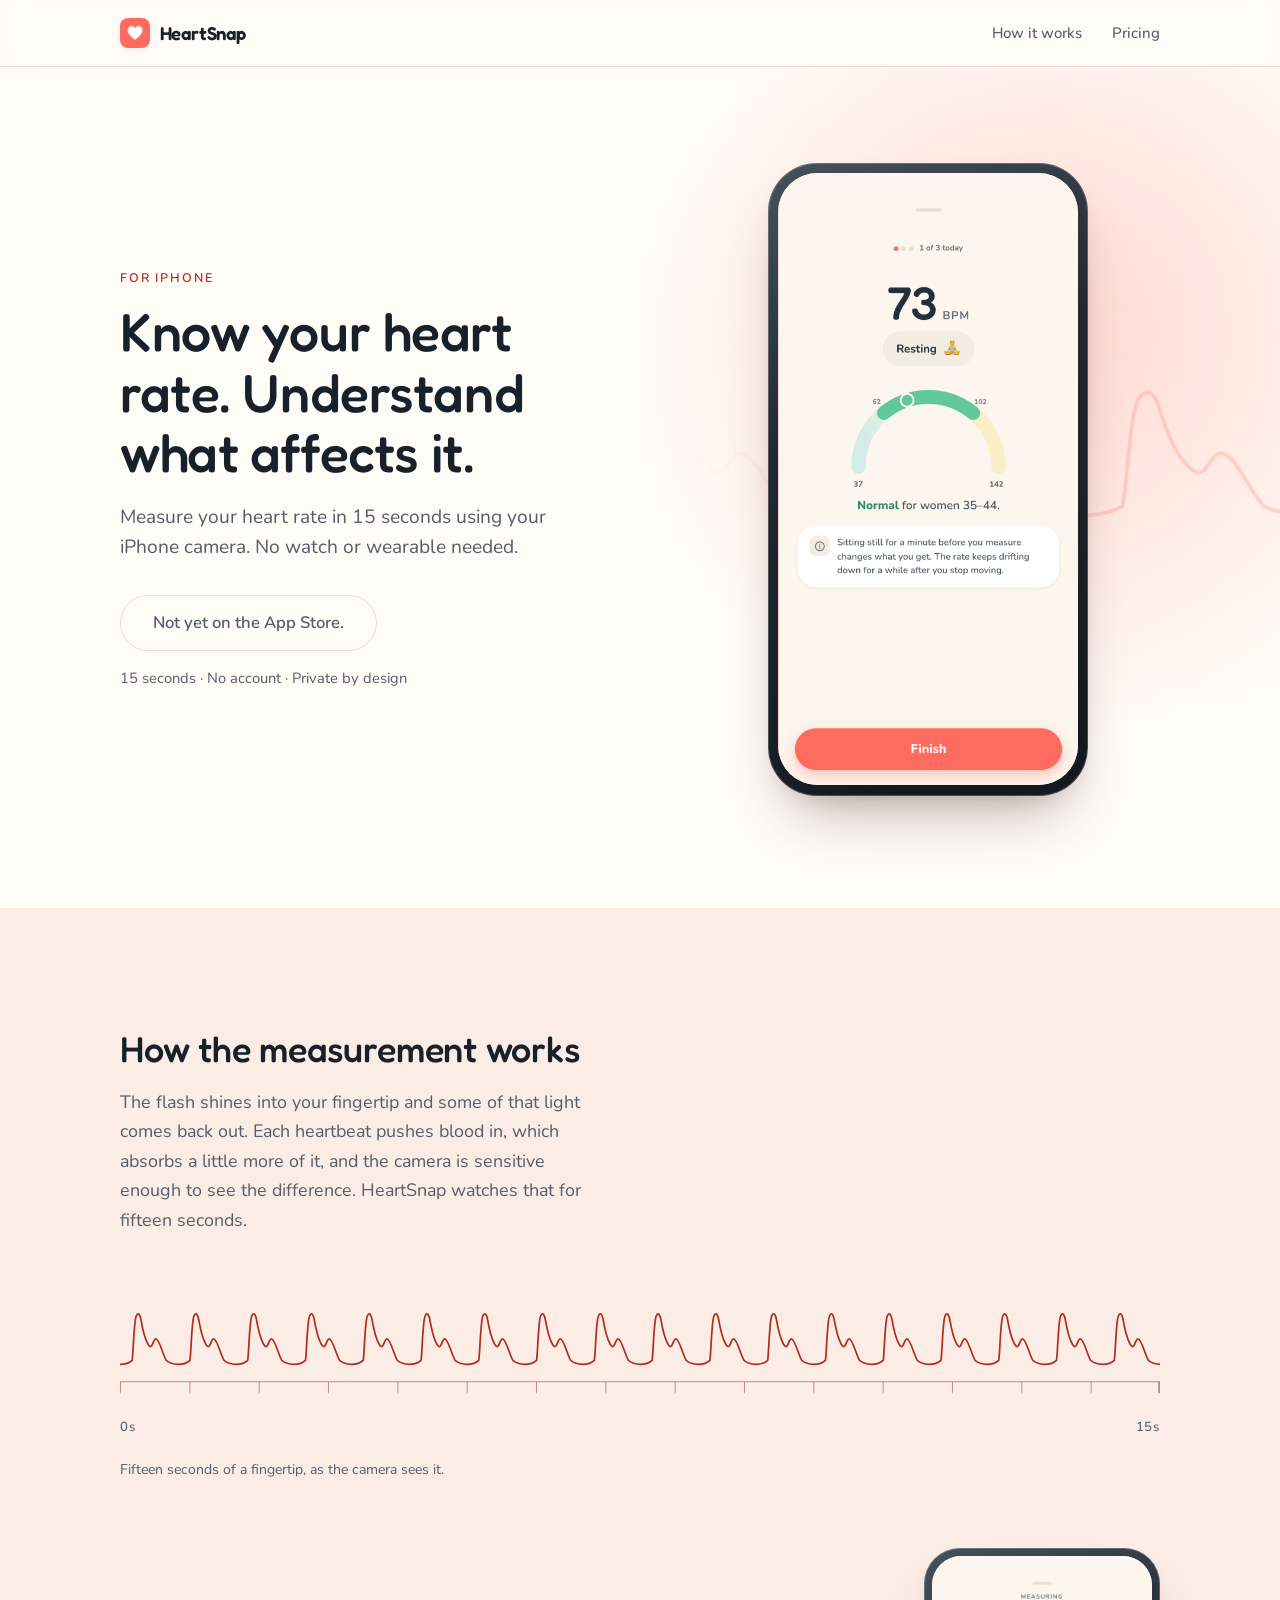
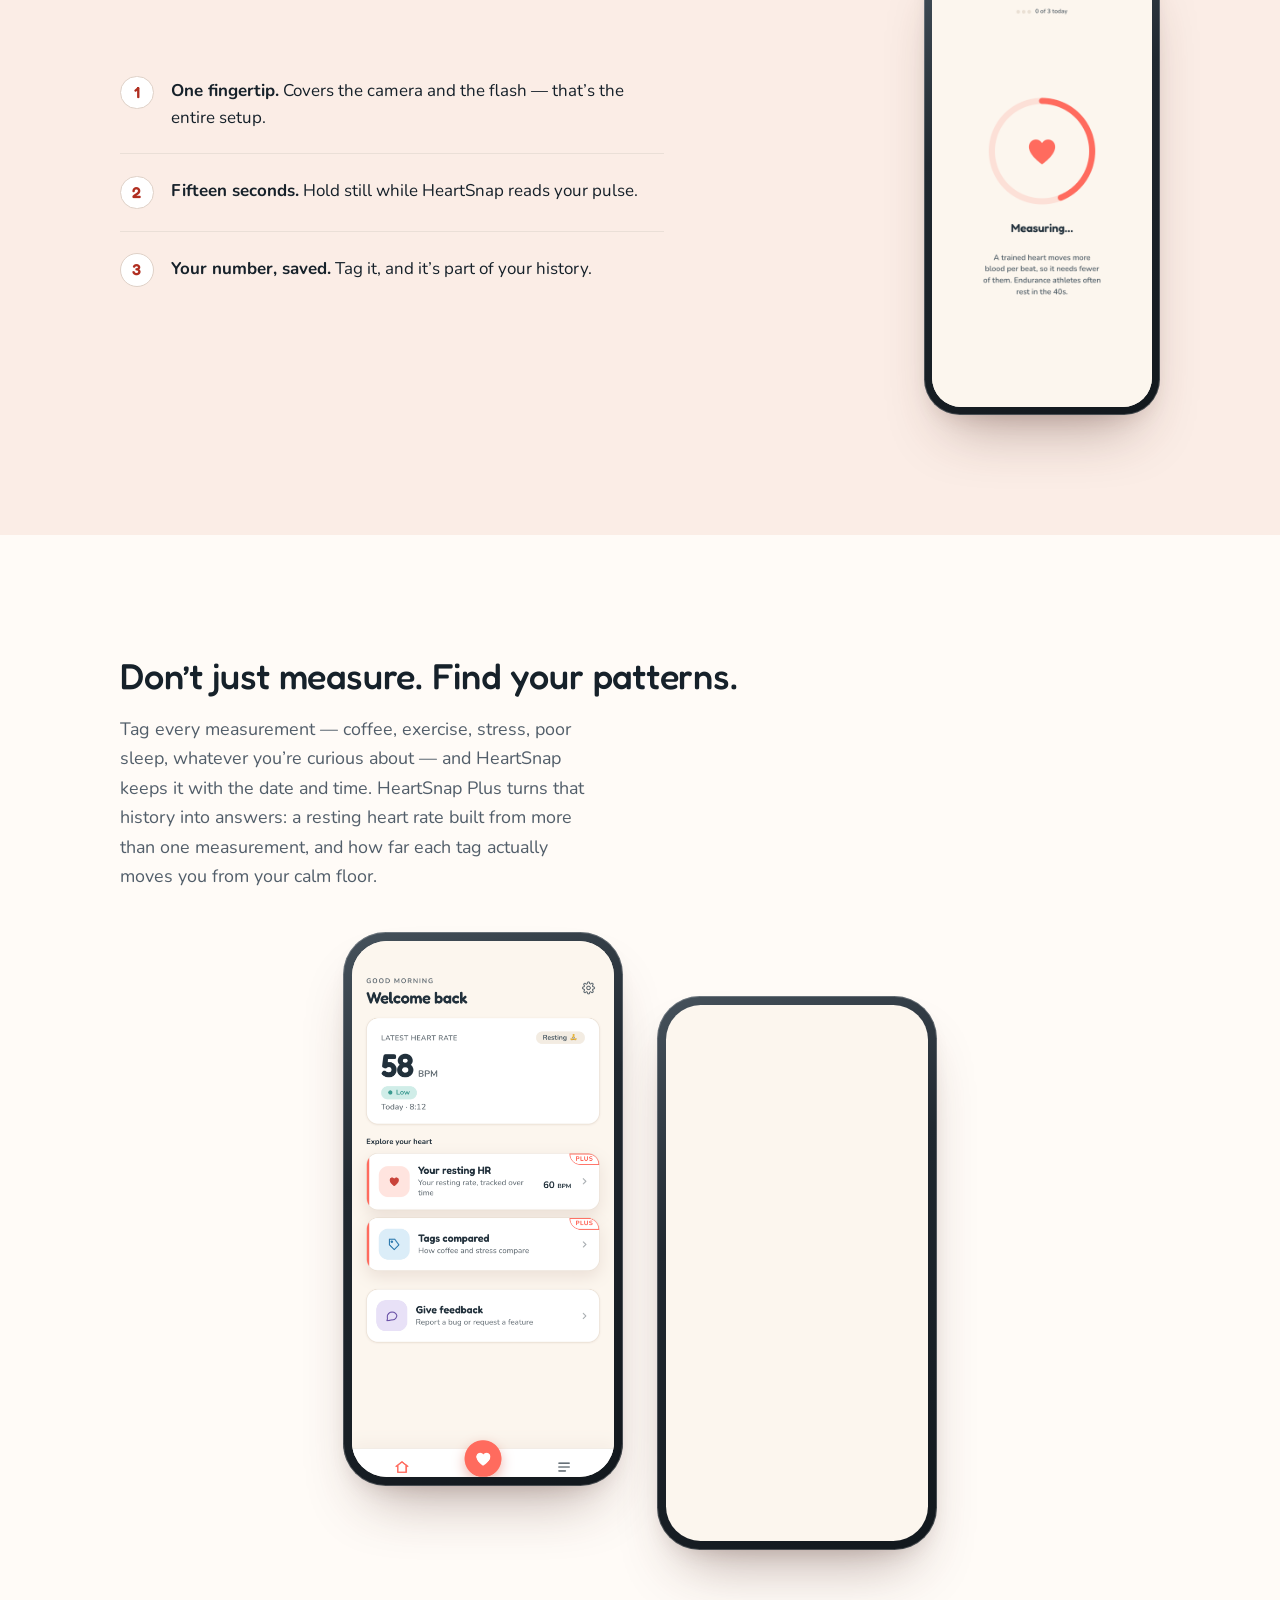
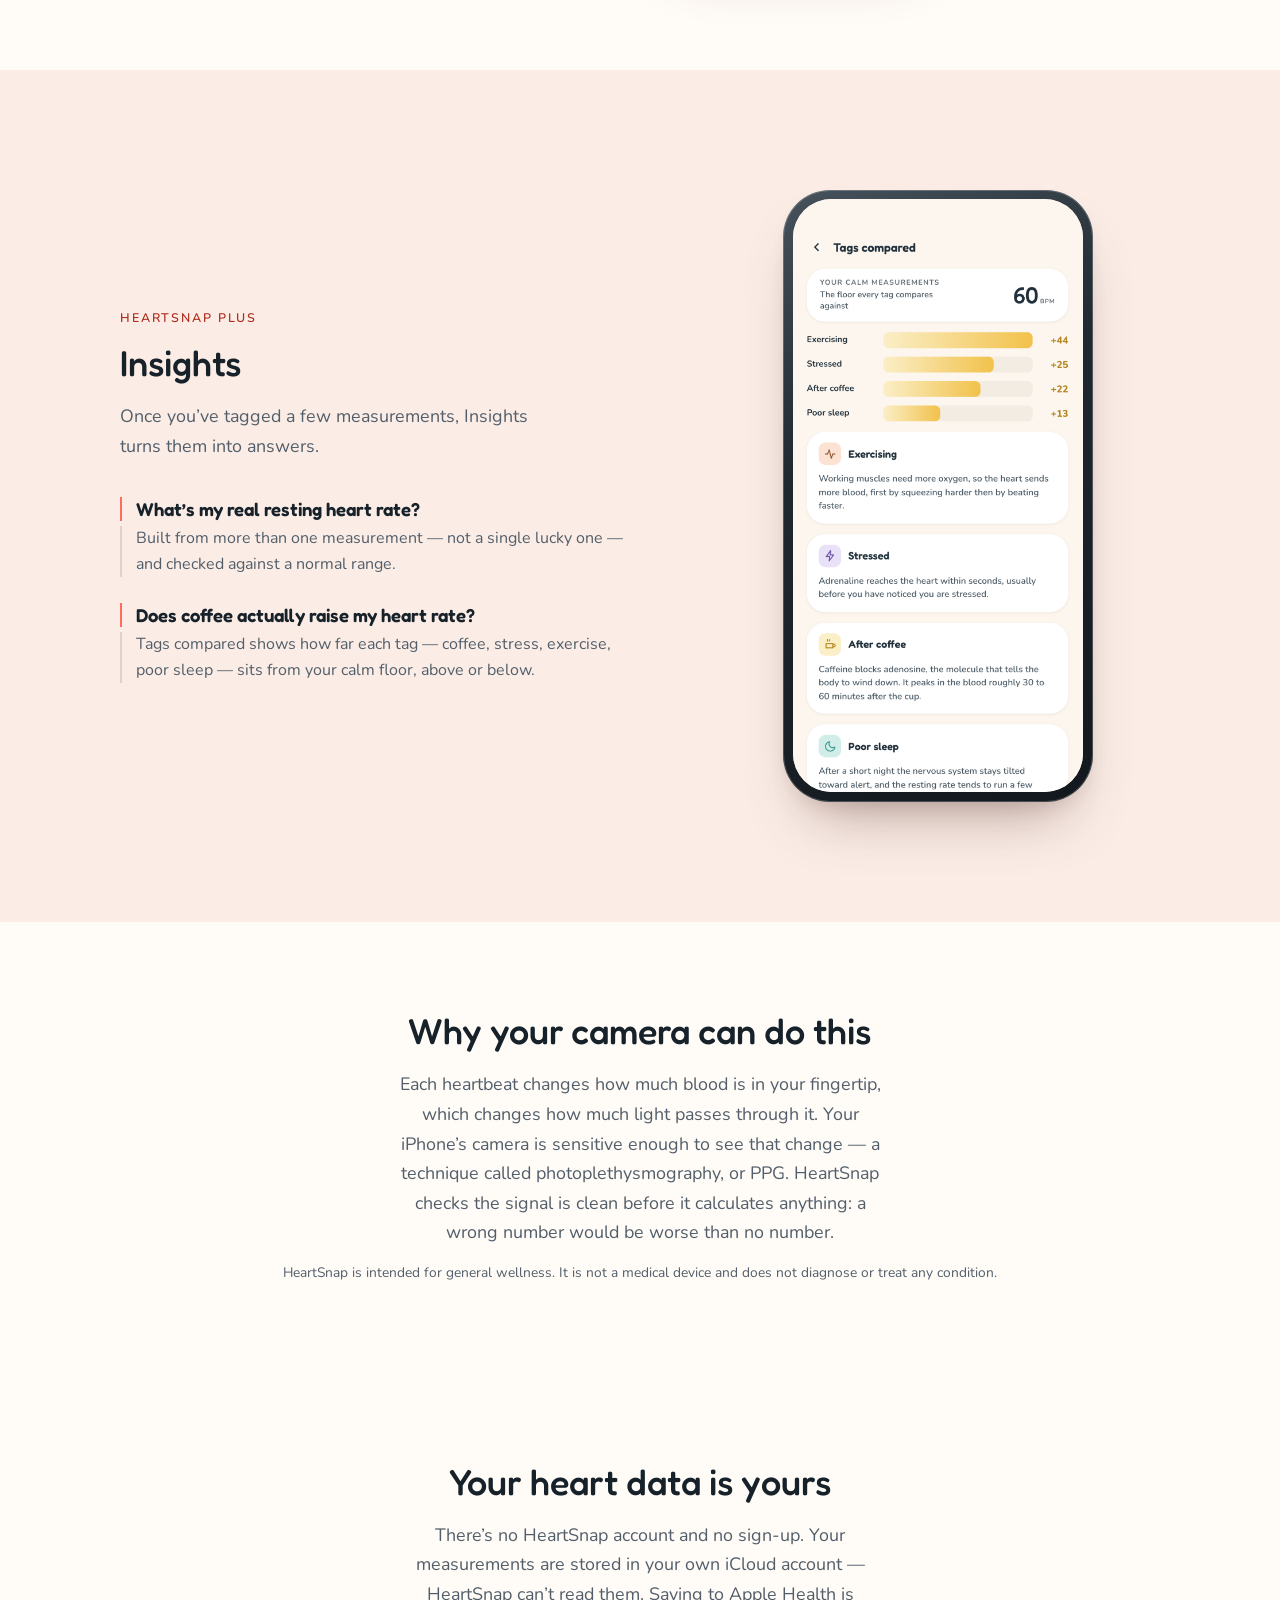
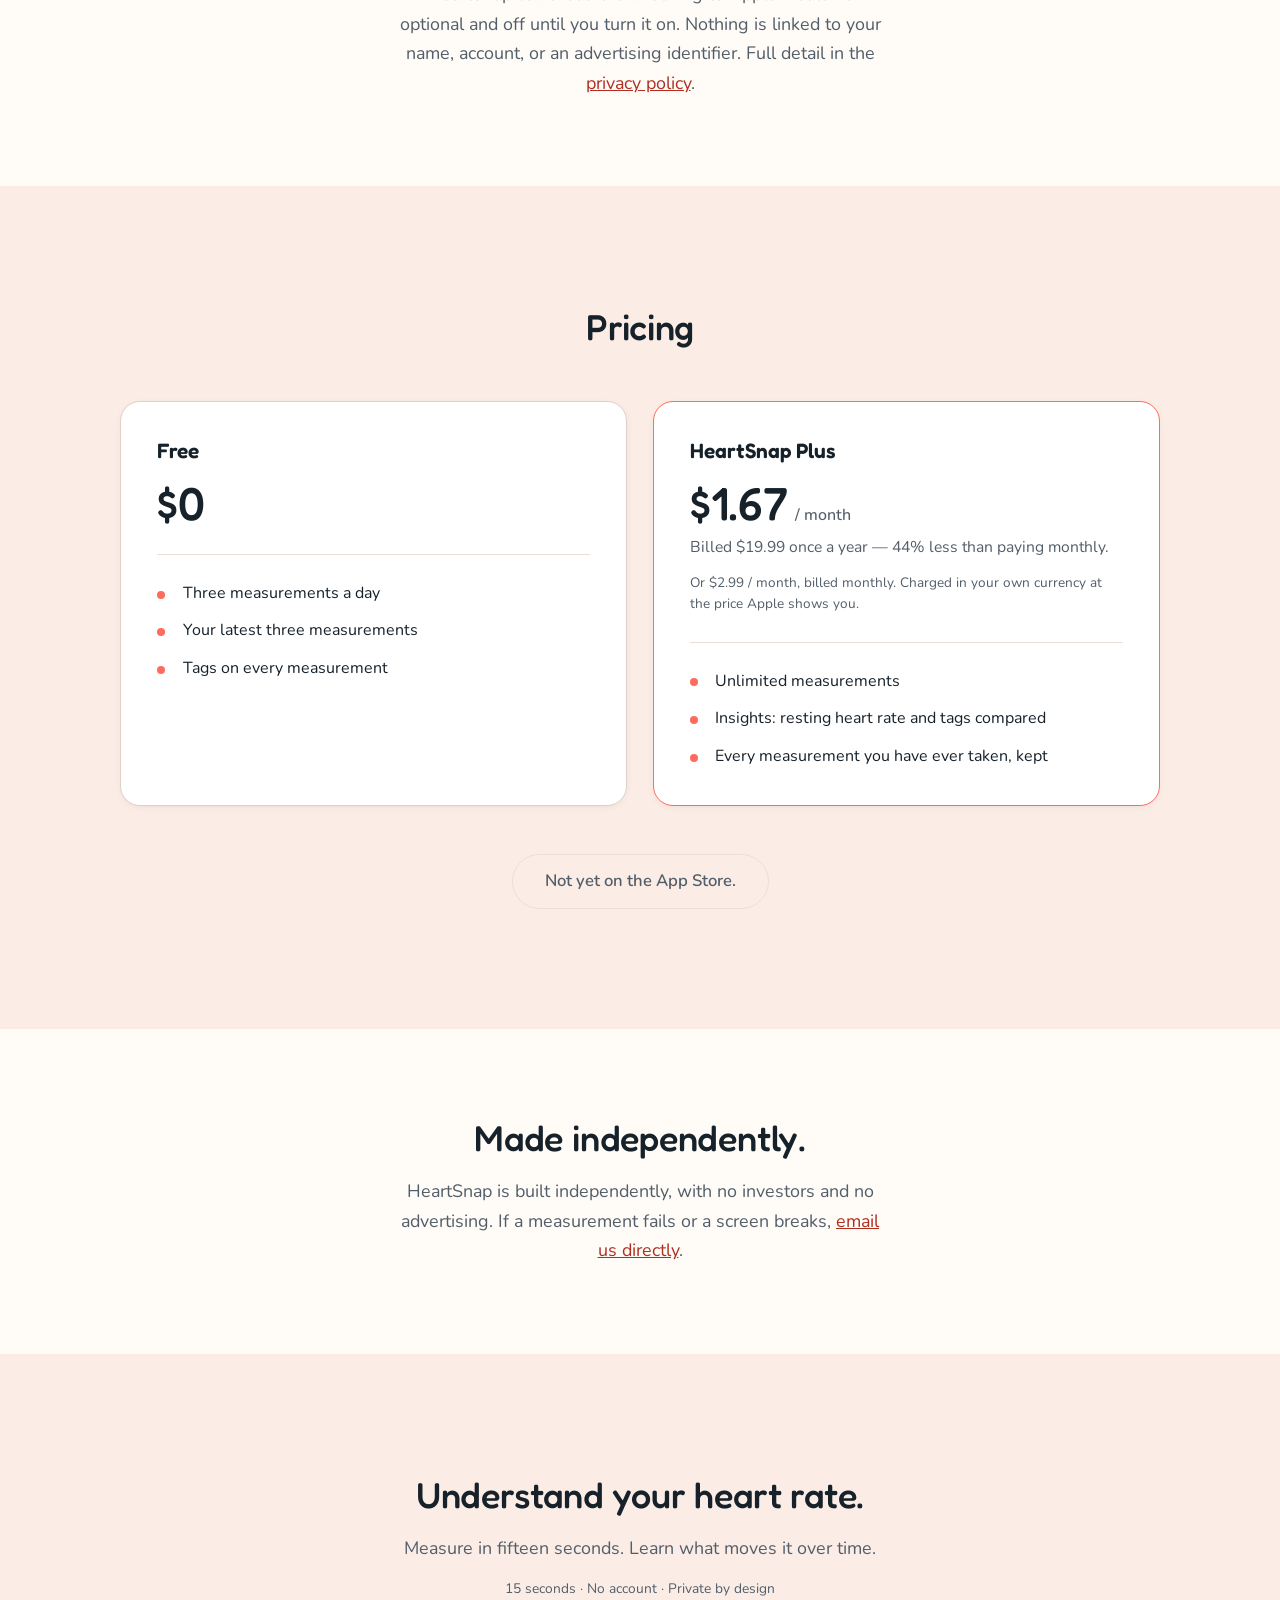
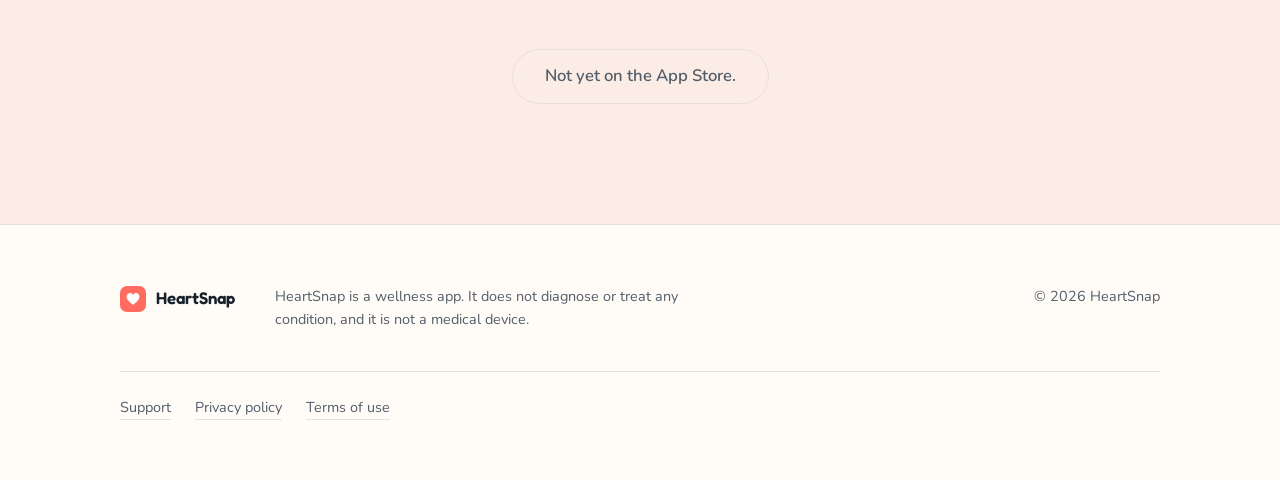
==== commit 2f06364e: "chore: re-cut the app screenshots and align the site on 'measurement' Rebuilt on master rather than " ====
--- a/heartsnap/index.html
+++ b/heartsnap/index.html
@@ -4,7 +4,7 @@
 <meta charset="utf-8">
 <meta name="viewport" content="width=device-width, initial-scale=1">
 <title>HeartSnap — heart rate and patterns from your iPhone camera</title>
-<meta name="description" content="HeartSnap measures your heart rate with your iPhone camera in fifteen seconds — no wearable needed. Tag readings like coffee, exercise, or sleep to see what actually moves your heart rate. Free for three readings a day; HeartSnap Plus adds full history and insights.">
+<meta name="description" content="HeartSnap measures your heart rate with your iPhone camera in fifteen seconds — no wearable needed. Tag measurements like coffee, exercise, or sleep to see what actually moves your heart rate. Free for three measurements a day; HeartSnap Plus adds full history and insights.">
 <link rel="icon" href="assets/app-icon.png" type="image/png">
 <link rel="preconnect" href="https://fonts.googleapis.com">
 <link rel="preconnect" href="https://fonts.gstatic.com" crossorigin>
@@ -61,7 +61,7 @@
         <div class="device device--hero">
           <div class="device__frame">
             <div class="device__screen">
-              <img src="assets/1-result.png" alt="A finished HeartSnap reading showing 73 BPM, tagged Resting, with the reading marked on a range dial." width="1320" height="2868" fetchpriority="high" decoding="async">
+              <img src="assets/1-result.png" alt="A finished HeartSnap measurement showing 73 BPM, tagged Resting, with it marked on a range dial." width="1320" height="2868" fetchpriority="high" decoding="async">
             </div>
           </div>
         </div>
@@ -121,7 +121,7 @@
           <div class="device">
             <div class="device__frame">
               <div class="device__screen">
-                <img src="assets/3-measuring.png" alt="The HeartSnap measuring screen, with a circular progress ring filling around a live reading of 73 BPM." width="1320" height="2868" loading="lazy" decoding="async">
+                <img src="assets/3-measuring.png" alt="The HeartSnap measuring screen, with a circular progress ring filling around a live measurement of 73 BPM." width="1320" height="2868" loading="lazy" decoding="async">
               </div>
             </div>
           </div>
@@ -135,7 +135,7 @@
     <div class="wrap">
       <div class="lede-block reveal">
         <h2>Don&rsquo;t just measure. Find your patterns.</h2>
-        <p>Tag every reading &mdash; coffee, exercise, stress, poor sleep, whatever you&rsquo;re curious about &mdash; and HeartSnap keeps it with the date and time. HeartSnap&nbsp;Plus turns that history into answers: a resting heart rate built from more than one reading, and how far each tag actually moves you from your calm floor.</p>
+        <p>Tag every measurement &mdash; coffee, exercise, stress, poor sleep, whatever you&rsquo;re curious about &mdash; and HeartSnap keeps it with the date and time. HeartSnap&nbsp;Plus turns that history into answers: a resting heart rate built from more than one measurement, and how far each tag actually moves you from your calm floor.</p>
       </div>
 
       <div class="stagger">
@@ -152,7 +152,7 @@
           <div class="device">
             <div class="device__frame">
               <div class="device__screen">
-                <img src="assets/4-exercise.png" alt="A HeartSnap reading of 130 BPM tagged Exercising, shown against a range dial." width="1320" height="2868" loading="lazy" decoding="async">
+                <img src="assets/4-exercise.png" alt="A HeartSnap measurement of 130 BPM tagged Exercising, shown against a range dial." width="1320" height="2868" loading="lazy" decoding="async">
               </div>
             </div>
           </div>
@@ -168,12 +168,12 @@
         <div class="insights__copy reveal">
           <p class="eyebrow">HeartSnap Plus</p>
           <h2>Insights</h2>
-          <p class="lede-p">Once you&rsquo;ve tagged a few readings, Insights turns them into answers.</p>
+          <p class="lede-p">Once you&rsquo;ve tagged a few measurements, Insights turns them into answers.</p>
 
           <dl class="insights__list">
             <div>
               <dt>What&rsquo;s my real resting heart rate?</dt>
-              <dd>Built from more than one reading &mdash; not a single lucky measurement &mdash; and checked against a normal range.</dd>
+              <dd>Built from more than one measurement &mdash; not a single lucky one &mdash; and checked against a normal range.</dd>
             </div>
             <div>
               <dt>Does coffee actually raise my heart rate?</dt>
@@ -211,7 +211,7 @@
     <div class="wrap">
       <div class="lede-block lede-block--center reveal">
         <h2>Your heart data is yours</h2>
-        <p>There&rsquo;s no HeartSnap account and no sign-up. Your readings are stored in your own iCloud account &mdash; HeartSnap can&rsquo;t read them. Saving to Apple Health is optional and off until you turn it on. Nothing is linked to your name, account, or an advertising identifier. Full detail in the <a href="privacy/">privacy policy</a>.</p>
+        <p>There&rsquo;s no HeartSnap account and no sign-up. Your measurements are stored in your own iCloud account &mdash; HeartSnap can&rsquo;t read them. Saving to Apple Health is optional and off until you turn it on. Nothing is linked to your name, account, or an advertising identifier. Full detail in the <a href="privacy/">privacy policy</a>.</p>
       </div>
     </div>
   </section>
@@ -229,9 +229,9 @@
           <p class="plan__price"><span class="plan__amount">$0</span></p>
           
           <ul class="plan__list">
-            <li>Three readings a day</li>
-            <li>Your latest three readings</li>
-            <li>Tags on every reading</li>
+            <li>Three measurements a day</li>
+            <li>Your latest three measurements</li>
+            <li>Tags on every measurement</li>
           </ul>
         </div>
 
@@ -243,9 +243,9 @@
           <p class="plan__alt">Billed $19.99 once a year &mdash; 44% less than paying monthly.</p>
           <p class="plan__note">Or $2.99&nbsp;/&nbsp;month, billed monthly. Charged in your own currency at the price Apple shows you.</p>
           <ul class="plan__list">
-            <li>Unlimited readings</li>
+            <li>Unlimited measurements</li>
             <li>Insights: resting heart rate and tags compared</li>
-            <li>Every reading you have ever taken, kept</li>
+            <li>Every measurement you have ever taken, kept</li>
           </ul>
         </div>
       </div>
@@ -261,7 +261,7 @@
     <div class="wrap">
       <div class="lede-block lede-block--center reveal">
         <h2>Made independently.</h2>
-        <p>HeartSnap is built independently, with no investors and no advertising. If a reading fails or a screen breaks, <a href="mailto:contact@robispan.eu">email us directly</a>.</p>
+        <p>HeartSnap is built independently, with no investors and no advertising. If a measurement fails or a screen breaks, <a href="mailto:contact@robispan.eu">email us directly</a>.</p>
       </div>
     </div>
   </section>
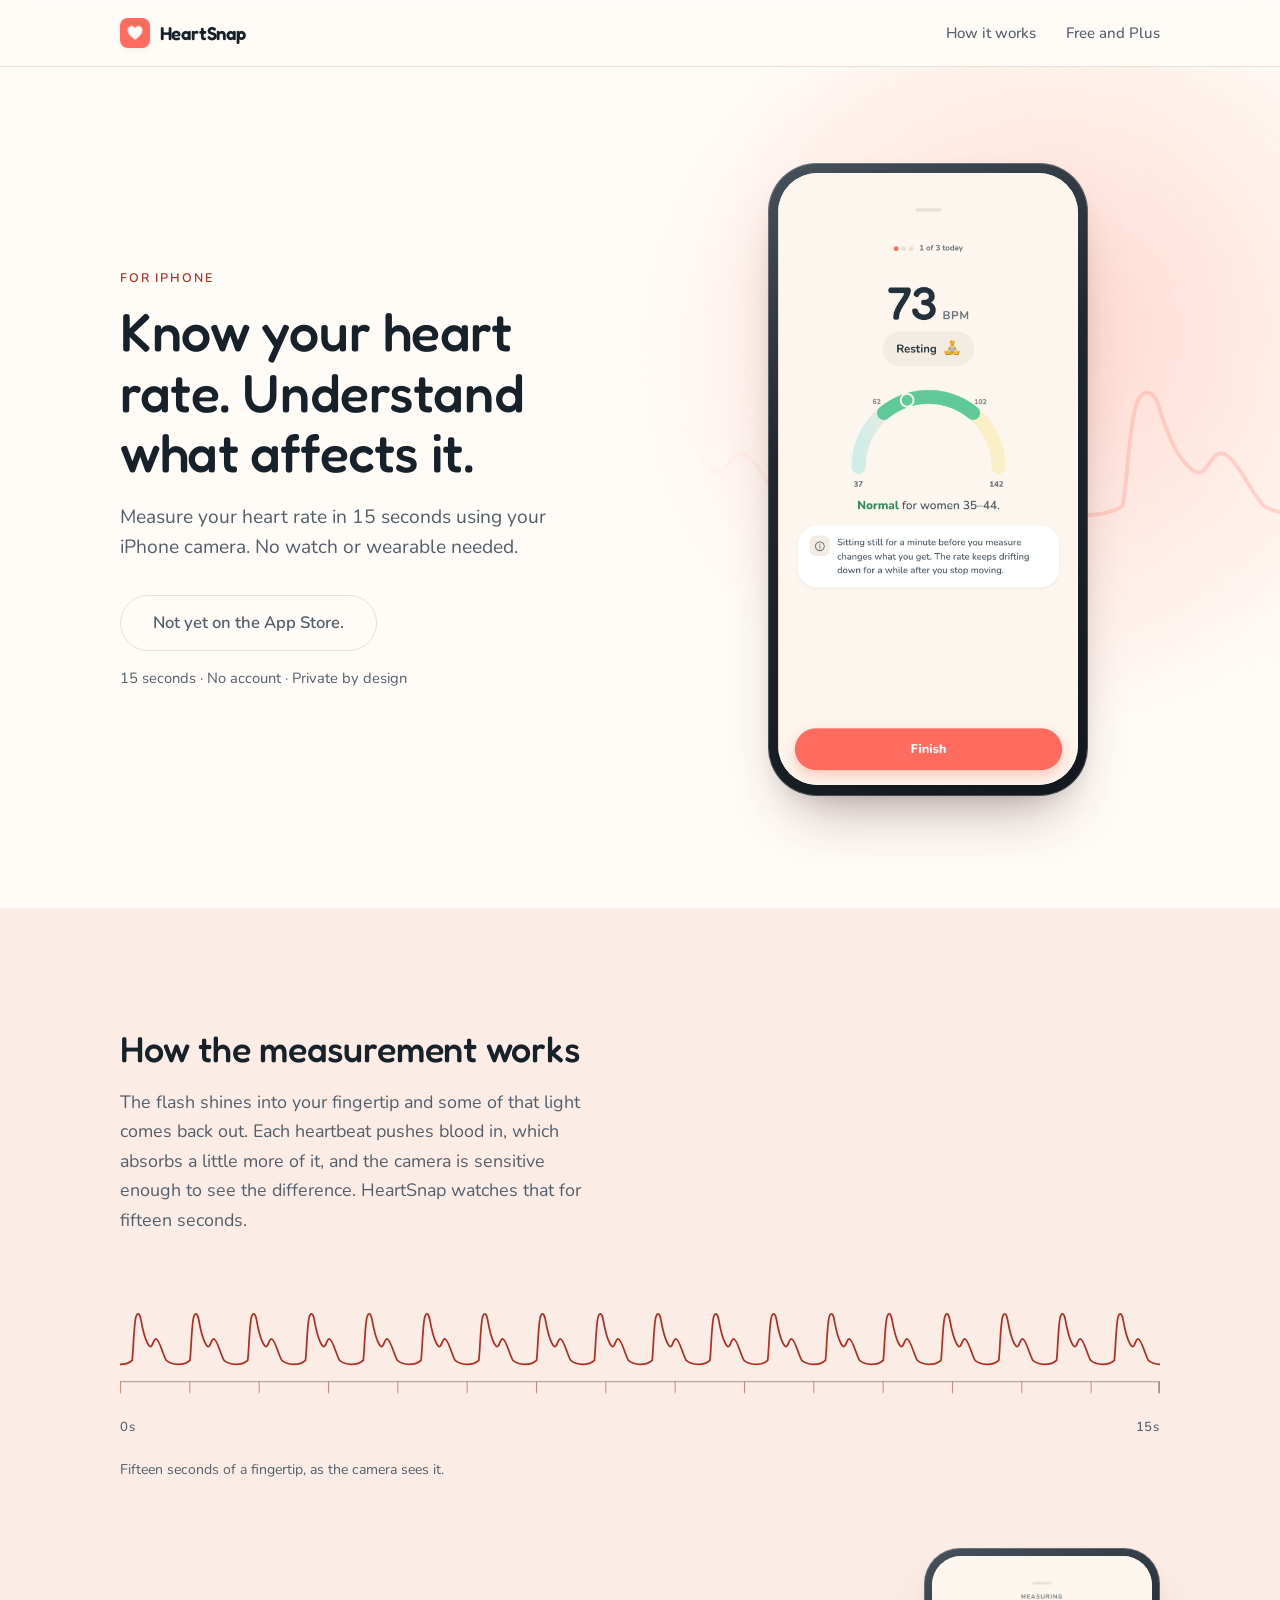
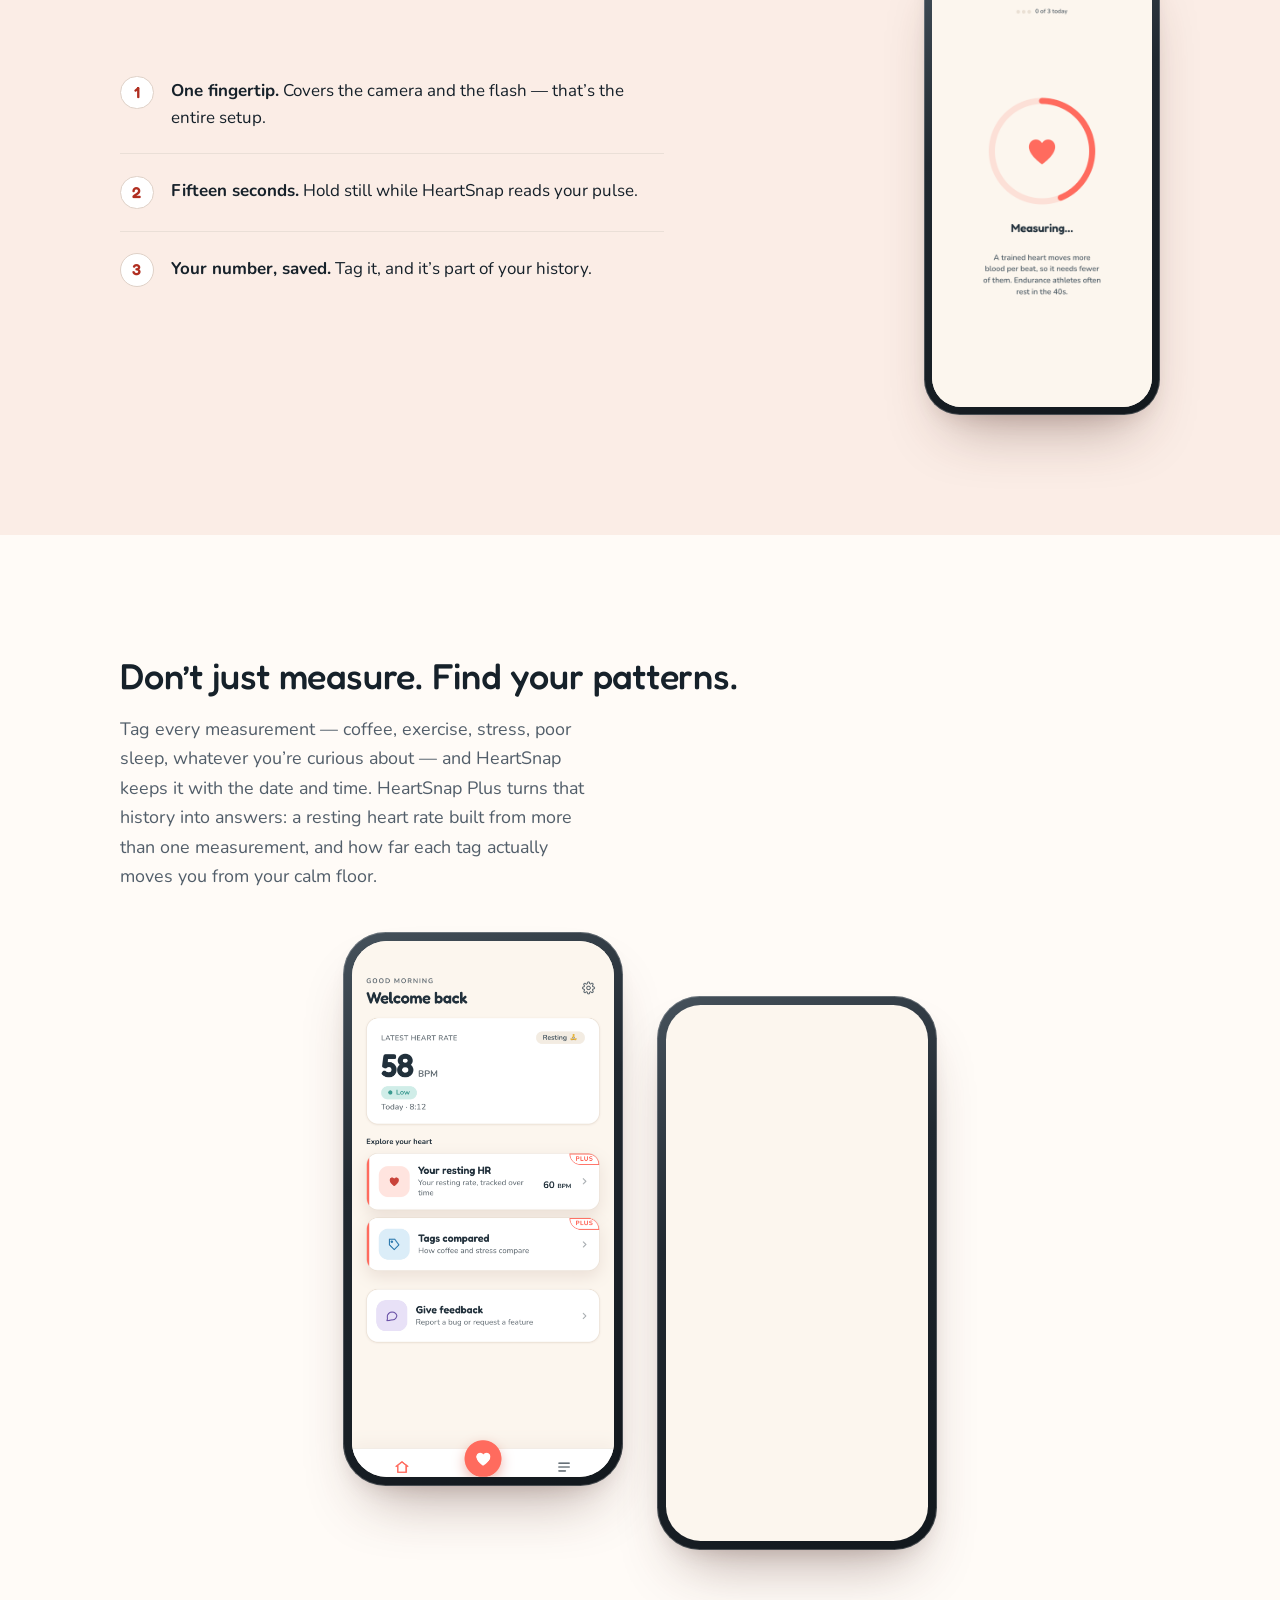
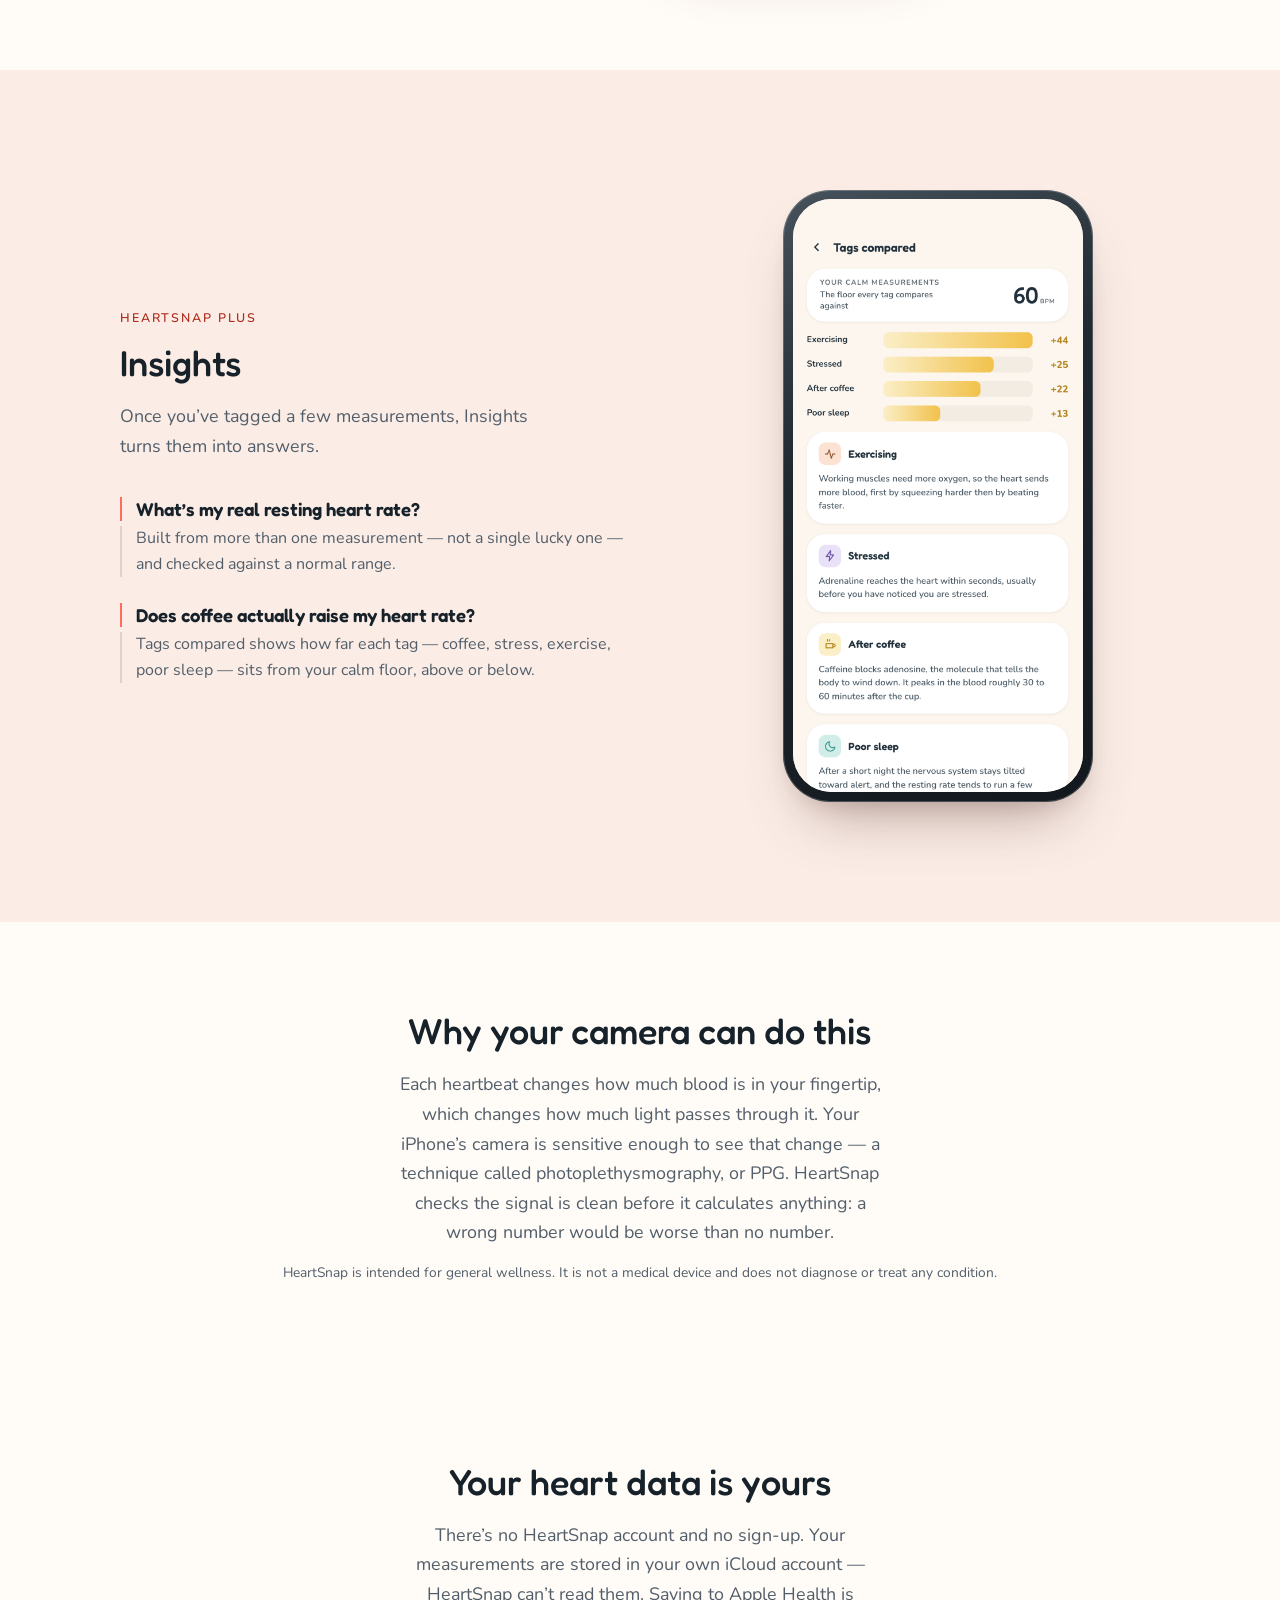
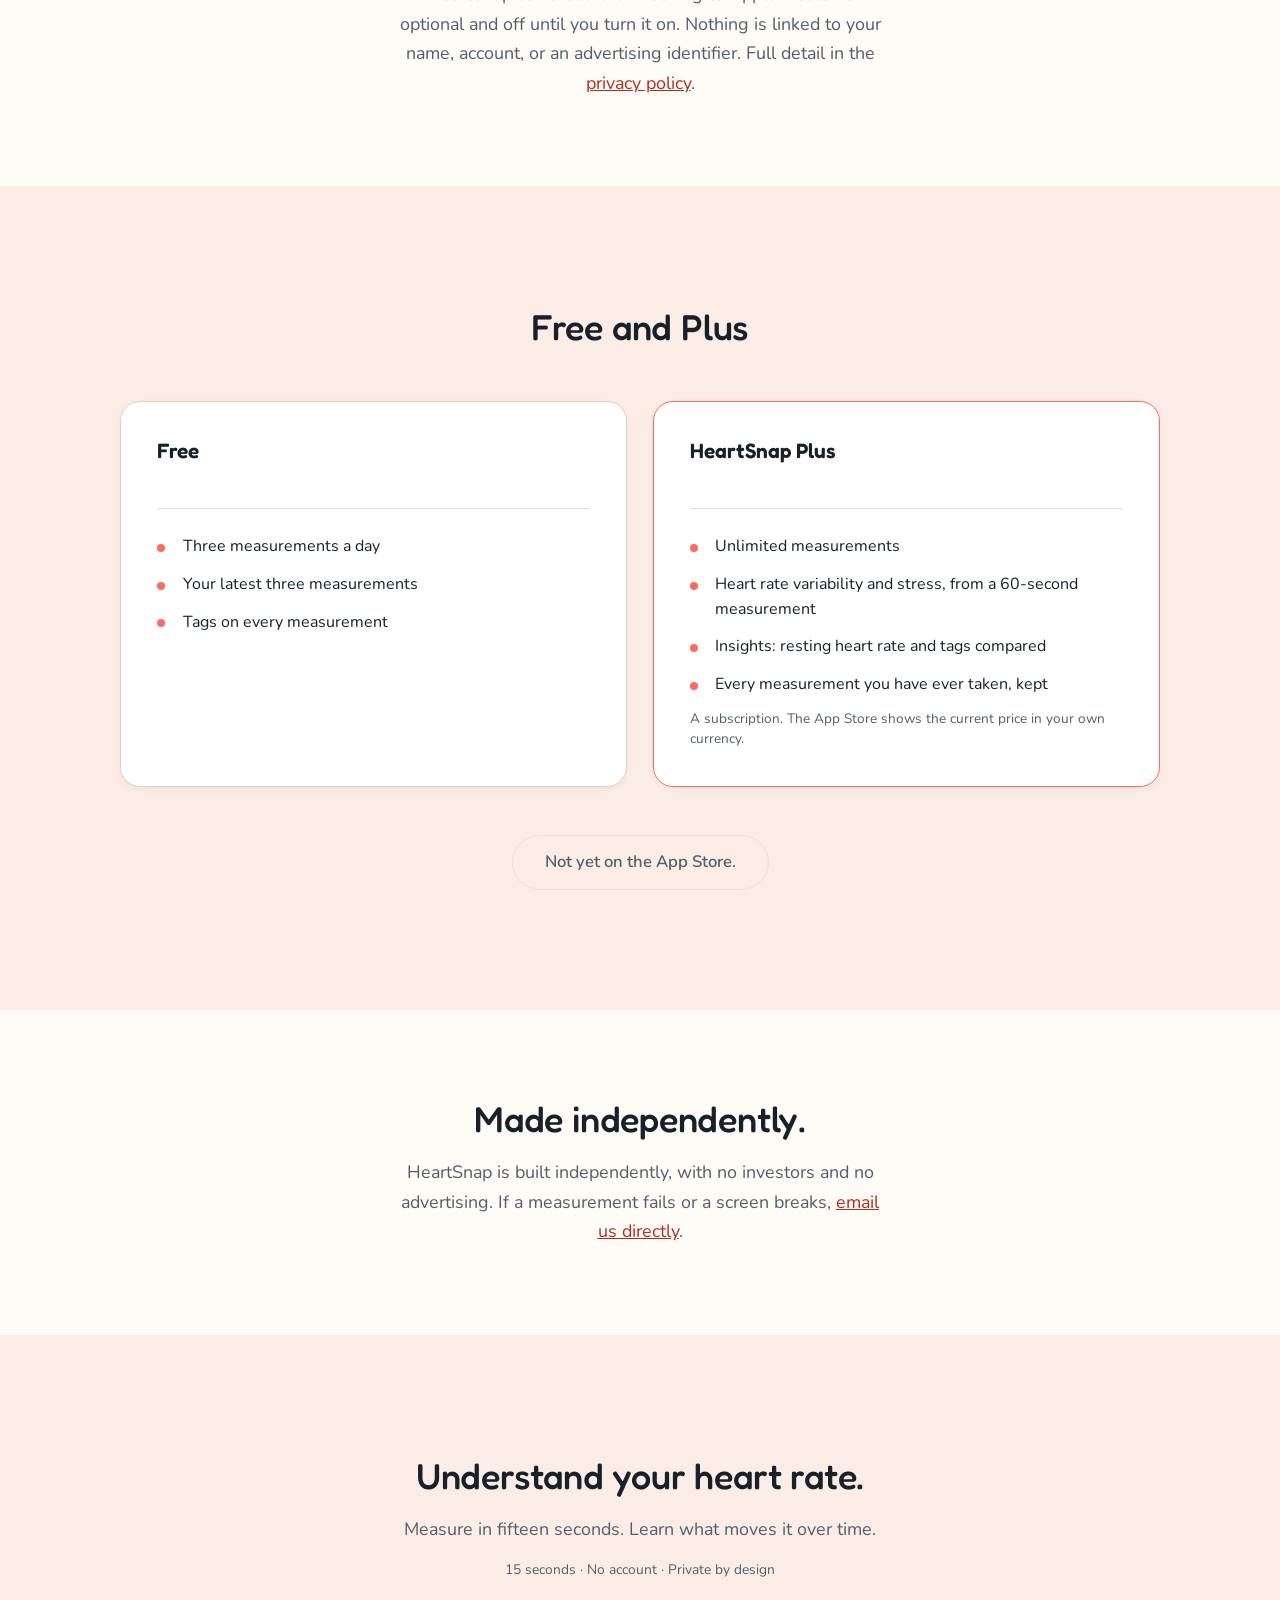
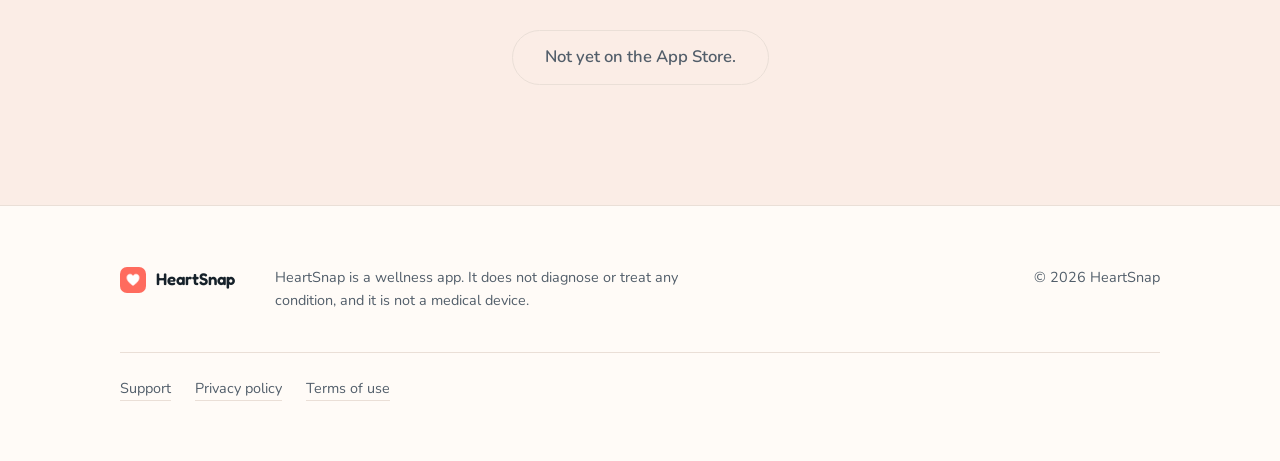
==== commit e558d20b: "Drop price figures from the site The site hard-coded "$1.67 / month", "Billed $19.99 once a year — 4" ====
--- a/heartsnap/index.html
+++ b/heartsnap/index.html
@@ -31,7 +31,7 @@
     </a>
     <nav class="site-nav" aria-label="Primary">
       <a href="#how">How it works</a>
-      <a href="#pricing">Pricing</a>
+      <a href="#pricing">Free and Plus</a>
     </nav>
   </div>
 </header>
@@ -220,14 +220,12 @@
   <section class="section section--warm" id="pricing">
     <div class="wrap">
       <div class="lede-block lede-block--center reveal">
-        <h2>Pricing</h2>
+        <h2>Free and Plus</h2>
       </div>
 
       <div class="plans">
         <div class="plan reveal">
           <h3 class="plan__name">Free</h3>
-          <p class="plan__price"><span class="plan__amount">$0</span></p>
-          
           <ul class="plan__list">
             <li>Three measurements a day</li>
             <li>Your latest three measurements</li>
@@ -237,16 +235,13 @@
 
         <div class="plan plan--paid reveal">
           <h3 class="plan__name">HeartSnap Plus</h3>
-          <p class="plan__price">
-            <span class="plan__amount">$1.67</span><span class="plan__per">/ month</span>
-          </p>
-          <p class="plan__alt">Billed $19.99 once a year &mdash; 44% less than paying monthly.</p>
-          <p class="plan__note">Or $2.99&nbsp;/&nbsp;month, billed monthly. Charged in your own currency at the price Apple shows you.</p>
           <ul class="plan__list">
             <li>Unlimited measurements</li>
+            <li>Heart rate variability and stress, from a 60-second measurement</li>
             <li>Insights: resting heart rate and tags compared</li>
             <li>Every measurement you have ever taken, kept</li>
           </ul>
+          <p class="plan__note">A subscription. The App&nbsp;Store shows the current price in your own currency.</p>
         </div>
       </div>
 
--- a/heartsnap/styles.css
+++ b/heartsnap/styles.css
@@ -559,21 +559,6 @@
 .plan--paid { border-color: var(--coral-graphic); }
 
 .plan__name { margin-bottom: 1rem; }
-.plan__price {
-  display: flex;
-  align-items: baseline;
-  gap: 0.45rem;
-  flex-wrap: wrap;
-}
-.plan__amount {
-  font-family: var(--font-display);
-  font-size: clamp(2.3rem, 5vw, 2.9rem);
-  font-weight: 500;
-  line-height: 1;
-  letter-spacing: -0.006em;
-}
-.plan__per { color: var(--muted); font-size: 1rem; font-weight: 500; }
-.plan__alt { color: var(--muted); font-size: 0.98rem; margin-top: 0.45rem; }
 
 .plan__list {
   display: grid;
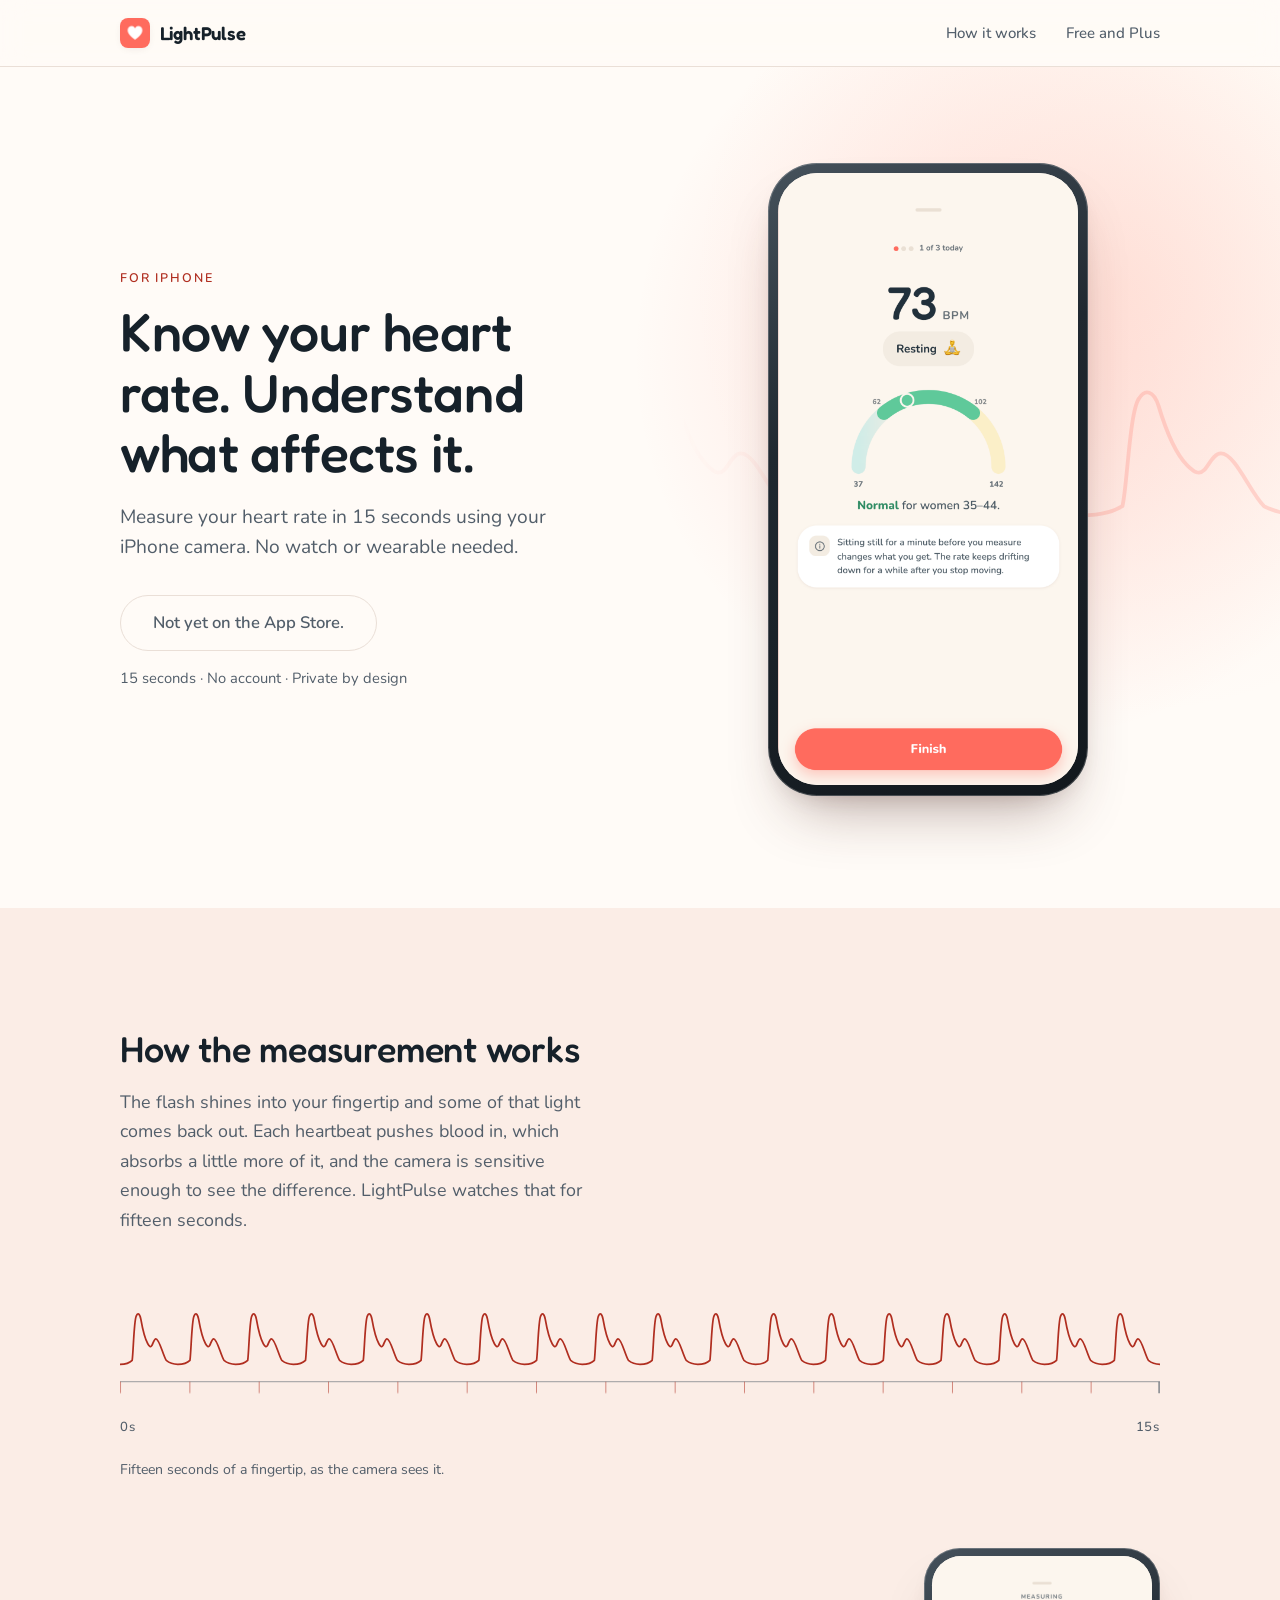
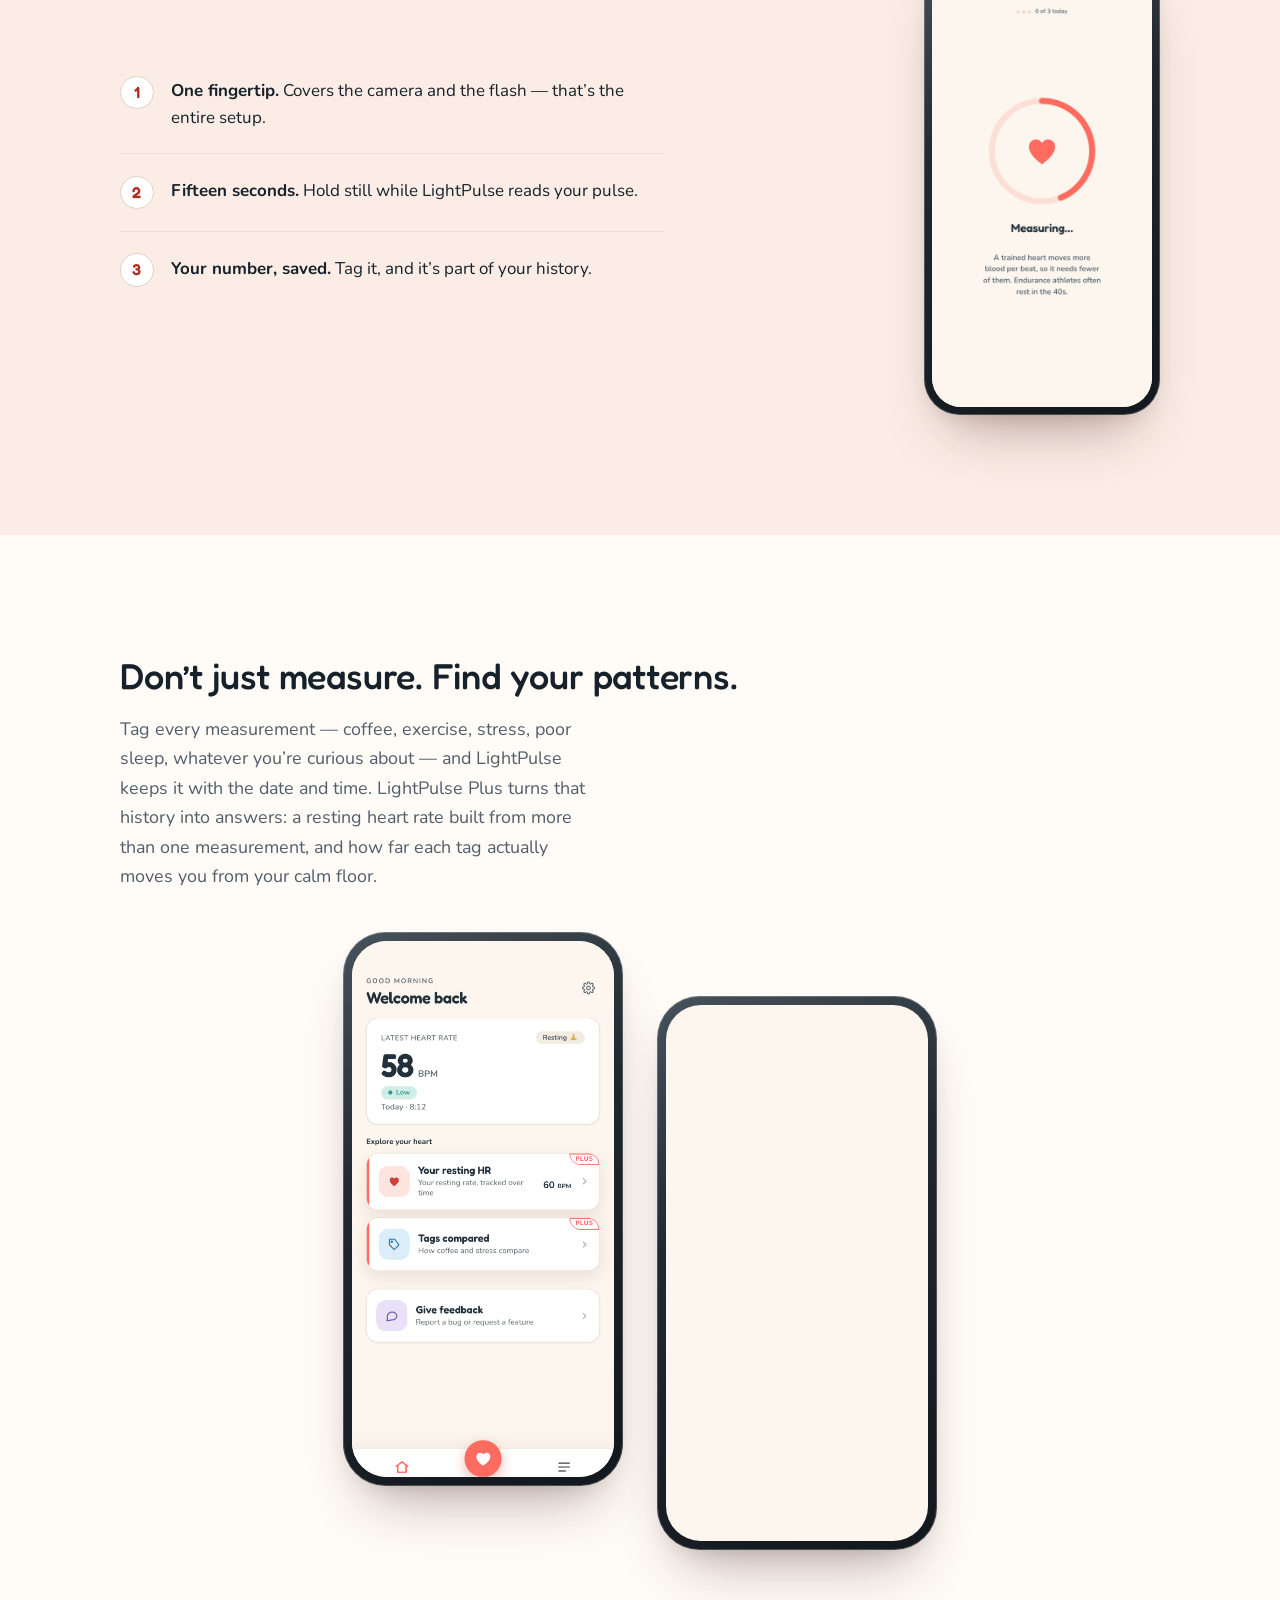
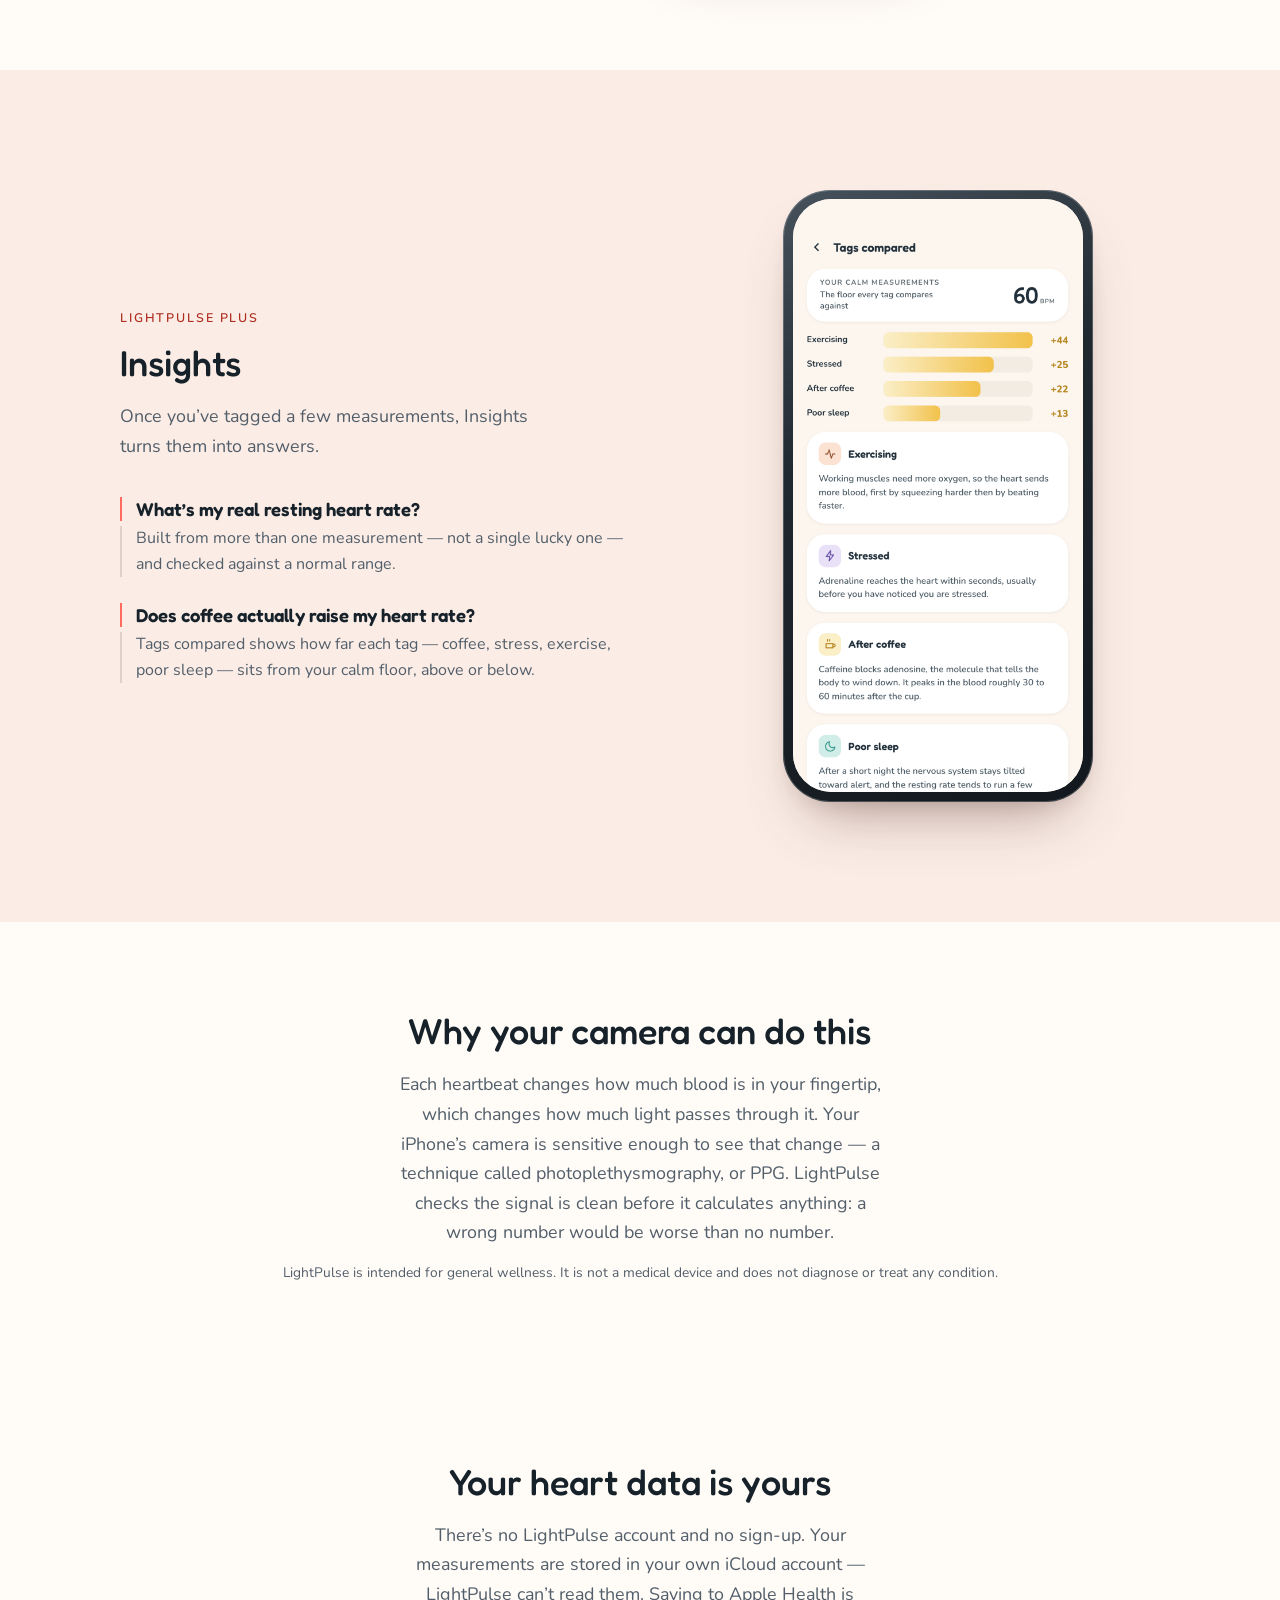
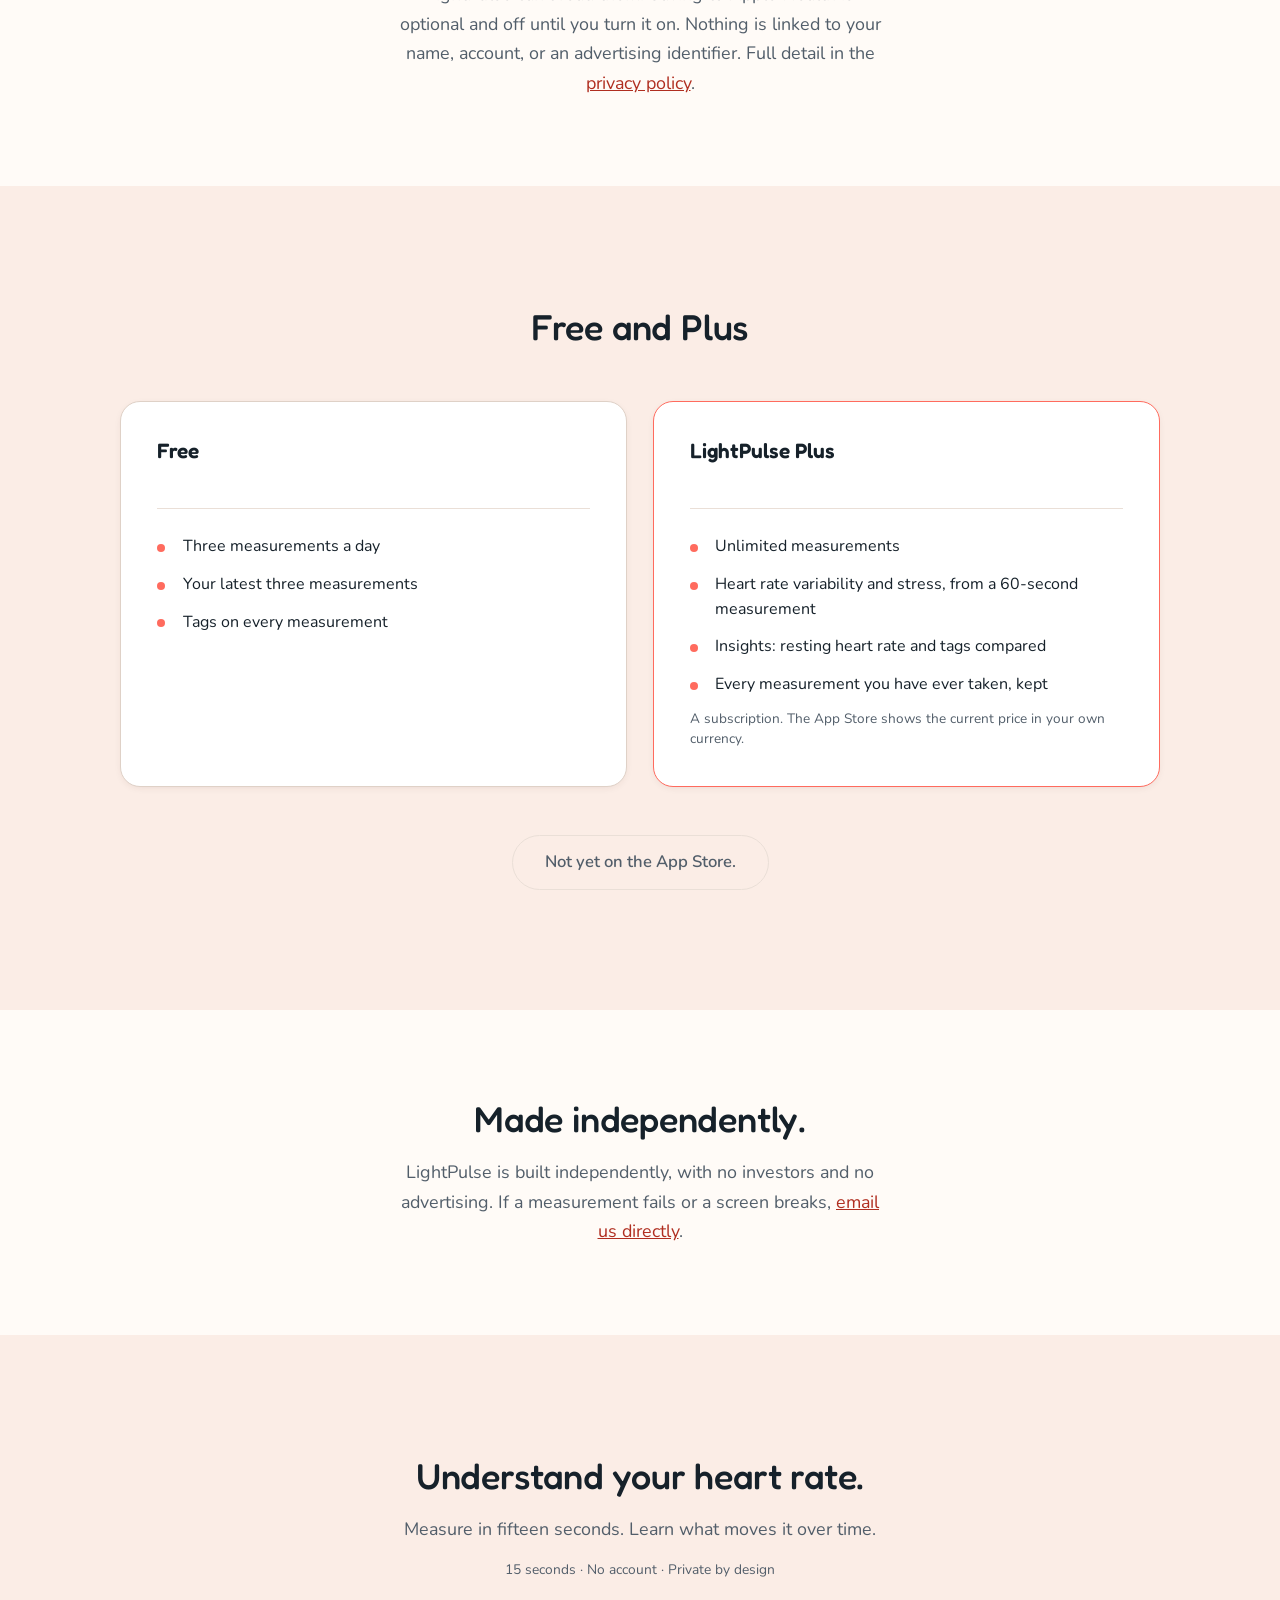
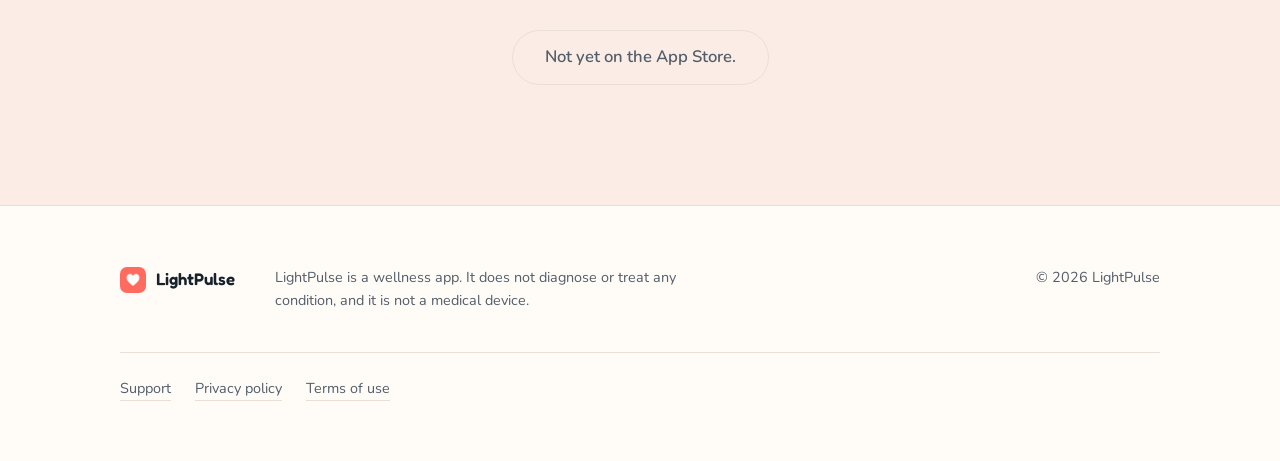
==== commit 028ef2b5: "docs(lightpulse): rename the app pages from HeartSnap to LightPulse The app is renamed LightPulse (1" ====
--- a/heartsnap/index.html
+++ b/heartsnap/index.html
@@ -3,8 +3,8 @@
 <head>
 <meta charset="utf-8">
 <meta name="viewport" content="width=device-width, initial-scale=1">
-<title>HeartSnap — heart rate and patterns from your iPhone camera</title>
-<meta name="description" content="HeartSnap measures your heart rate with your iPhone camera in fifteen seconds — no wearable needed. Tag measurements like coffee, exercise, or sleep to see what actually moves your heart rate. Free for three measurements a day; HeartSnap Plus adds full history and insights.">
+<title>LightPulse — heart rate and patterns from your iPhone camera</title>
+<meta name="description" content="LightPulse measures your heart rate with your iPhone camera in fifteen seconds — no wearable needed. Tag measurements like coffee, exercise, or sleep to see what actually moves your heart rate. Free for three measurements a day; LightPulse Plus adds full history and insights.">
 <link rel="icon" href="assets/app-icon.png" type="image/png">
 <link rel="preconnect" href="https://fonts.googleapis.com">
 <link rel="preconnect" href="https://fonts.gstatic.com" crossorigin>
@@ -27,7 +27,7 @@
   <div class="wrap site-head__inner">
     <a class="wordmark" href="#top">
       <img src="assets/app-icon.png" alt="" width="1024" height="1024" decoding="async">
-      <span>HeartSnap</span>
+      <span>LightPulse</span>
     </a>
     <nav class="site-nav" aria-label="Primary">
       <a href="#how">How it works</a>
@@ -61,7 +61,7 @@
         <div class="device device--hero">
           <div class="device__frame">
             <div class="device__screen">
-              <img src="assets/1-result.png" alt="A finished HeartSnap measurement showing 73 BPM, tagged Resting, with it marked on a range dial." width="1320" height="2868" fetchpriority="high" decoding="async">
+              <img src="assets/1-result.png" alt="A finished LightPulse measurement showing 73 BPM, tagged Resting, with it marked on a range dial." width="1320" height="2868" fetchpriority="high" decoding="async">
             </div>
           </div>
         </div>
@@ -74,7 +74,7 @@
     <div class="wrap">
       <div class="lede-block reveal">
         <h2>How the measurement works</h2>
-        <p>The flash shines into your fingertip and some of that light comes back out. Each heartbeat pushes blood in, which absorbs a little more of it, and the camera is sensitive enough to see the difference. HeartSnap watches that for fifteen seconds.</p>
+        <p>The flash shines into your fingertip and some of that light comes back out. Each heartbeat pushes blood in, which absorbs a little more of it, and the camera is sensitive enough to see the difference. LightPulse watches that for fifteen seconds.</p>
       </div>
 
       <figure class="window reveal">
@@ -109,7 +109,7 @@
           </li>
           <li>
             <span class="steps__n">2</span>
-            <p><strong>Fifteen seconds.</strong> Hold still while HeartSnap reads your pulse.</p>
+            <p><strong>Fifteen seconds.</strong> Hold still while LightPulse reads your pulse.</p>
           </li>
           <li>
             <span class="steps__n">3</span>
@@ -121,7 +121,7 @@
           <div class="device">
             <div class="device__frame">
               <div class="device__screen">
-                <img src="assets/3-measuring.png" alt="The HeartSnap measuring screen, with a circular progress ring filling around a live measurement of 73 BPM." width="1320" height="2868" loading="lazy" decoding="async">
+                <img src="assets/3-measuring.png" alt="The LightPulse measuring screen, with a circular progress ring filling around a live measurement of 73 BPM." width="1320" height="2868" loading="lazy" decoding="async">
               </div>
             </div>
           </div>
@@ -135,7 +135,7 @@
     <div class="wrap">
       <div class="lede-block reveal">
         <h2>Don&rsquo;t just measure. Find your patterns.</h2>
-        <p>Tag every measurement &mdash; coffee, exercise, stress, poor sleep, whatever you&rsquo;re curious about &mdash; and HeartSnap keeps it with the date and time. HeartSnap&nbsp;Plus turns that history into answers: a resting heart rate built from more than one measurement, and how far each tag actually moves you from your calm floor.</p>
+        <p>Tag every measurement &mdash; coffee, exercise, stress, poor sleep, whatever you&rsquo;re curious about &mdash; and LightPulse keeps it with the date and time. LightPulse&nbsp;Plus turns that history into answers: a resting heart rate built from more than one measurement, and how far each tag actually moves you from your calm floor.</p>
       </div>
 
       <div class="stagger">
@@ -143,7 +143,7 @@
           <div class="device">
             <div class="device__frame">
               <div class="device__screen">
-                <img src="assets/2-home.png" alt="The HeartSnap home screen showing the latest heart rate of 58 BPM, a button to measure, and links into Your resting HR and Tags compared." width="1320" height="2868" loading="lazy" decoding="async">
+                <img src="assets/2-home.png" alt="The LightPulse home screen showing the latest heart rate of 58 BPM, a button to measure, and links into Your resting HR and Tags compared." width="1320" height="2868" loading="lazy" decoding="async">
               </div>
             </div>
           </div>
@@ -152,7 +152,7 @@
           <div class="device">
             <div class="device__frame">
               <div class="device__screen">
-                <img src="assets/4-exercise.png" alt="A HeartSnap measurement of 130 BPM tagged Exercising, shown against a range dial." width="1320" height="2868" loading="lazy" decoding="async">
+                <img src="assets/4-exercise.png" alt="A LightPulse measurement of 130 BPM tagged Exercising, shown against a range dial." width="1320" height="2868" loading="lazy" decoding="async">
               </div>
             </div>
           </div>
@@ -166,7 +166,7 @@
     <div class="wrap">
       <div class="insights">
         <div class="insights__copy reveal">
-          <p class="eyebrow">HeartSnap Plus</p>
+          <p class="eyebrow">LightPulse Plus</p>
           <h2>Insights</h2>
           <p class="lede-p">Once you&rsquo;ve tagged a few measurements, Insights turns them into answers.</p>
 
@@ -200,8 +200,8 @@
     <div class="wrap">
       <div class="lede-block lede-block--center reveal">
         <h2>Why your camera can do this</h2>
-        <p>Each heartbeat changes how much blood is in your fingertip, which changes how much light passes through it. Your iPhone&rsquo;s camera is sensitive enough to see that change &mdash; a technique called photoplethysmography, or PPG. HeartSnap checks the signal is clean before it calculates anything: a wrong number would be worse than no number.</p>
-        <p class="fineprint">HeartSnap is intended for general wellness. It is not a medical device and does not diagnose or treat any condition.</p>
+        <p>Each heartbeat changes how much blood is in your fingertip, which changes how much light passes through it. Your iPhone&rsquo;s camera is sensitive enough to see that change &mdash; a technique called photoplethysmography, or PPG. LightPulse checks the signal is clean before it calculates anything: a wrong number would be worse than no number.</p>
+        <p class="fineprint">LightPulse is intended for general wellness. It is not a medical device and does not diagnose or treat any condition.</p>
       </div>
     </div>
   </section>
@@ -211,7 +211,7 @@
     <div class="wrap">
       <div class="lede-block lede-block--center reveal">
         <h2>Your heart data is yours</h2>
-        <p>There&rsquo;s no HeartSnap account and no sign-up. Your measurements are stored in your own iCloud account &mdash; HeartSnap can&rsquo;t read them. Saving to Apple Health is optional and off until you turn it on. Nothing is linked to your name, account, or an advertising identifier. Full detail in the <a href="privacy/">privacy policy</a>.</p>
+        <p>There&rsquo;s no LightPulse account and no sign-up. Your measurements are stored in your own iCloud account &mdash; LightPulse can&rsquo;t read them. Saving to Apple Health is optional and off until you turn it on. Nothing is linked to your name, account, or an advertising identifier. Full detail in the <a href="privacy/">privacy policy</a>.</p>
       </div>
     </div>
   </section>
@@ -234,7 +234,7 @@
         </div>
 
         <div class="plan plan--paid reveal">
-          <h3 class="plan__name">HeartSnap Plus</h3>
+          <h3 class="plan__name">LightPulse Plus</h3>
           <ul class="plan__list">
             <li>Unlimited measurements</li>
             <li>Heart rate variability and stress, from a 60-second measurement</li>
@@ -256,7 +256,7 @@
     <div class="wrap">
       <div class="lede-block lede-block--center reveal">
         <h2>Made independently.</h2>
-        <p>HeartSnap is built independently, with no investors and no advertising. If a measurement fails or a screen breaks, <a href="mailto:contact@robispan.eu">email us directly</a>.</p>
+        <p>LightPulse is built independently, with no investors and no advertising. If a measurement fails or a screen breaks, <a href="mailto:contact@robispan.eu">email us directly</a>.</p>
       </div>
     </div>
   </section>
@@ -281,13 +281,13 @@
   <div class="wrap site-foot__inner">
     <div class="site-foot__brand">
       <img src="assets/app-icon.png" alt="" width="1024" height="1024" loading="lazy" decoding="async">
-      <span>HeartSnap</span>
+      <span>LightPulse</span>
     </div>
     <div class="site-foot__text">
-      <p>HeartSnap is a wellness app. It does not diagnose or treat any condition, and it is not a medical device.</p>
-    </div>
-    <p class="site-foot__meta">&copy; 2026 HeartSnap</p>
-    <nav class="site-foot__links" aria-label="HeartSnap pages">
+      <p>LightPulse is a wellness app. It does not diagnose or treat any condition, and it is not a medical device.</p>
+    </div>
+    <p class="site-foot__meta">&copy; 2026 LightPulse</p>
+    <nav class="site-foot__links" aria-label="LightPulse pages">
       <a href="support/">Support</a>
       <a href="privacy/">Privacy policy</a>
       <a href="terms/">Terms of use</a>
--- a/heartsnap/styles.css
+++ b/heartsnap/styles.css
@@ -1,5 +1,5 @@
 /* ============================================================
-   HeartSnap — marketing page
+   LightPulse — marketing page
    Palette sampled from the app itself; contrast verified in
    contrast-check.md. Never use the `font:` shorthand: WebKit
    silently drops a shorthand containing var().
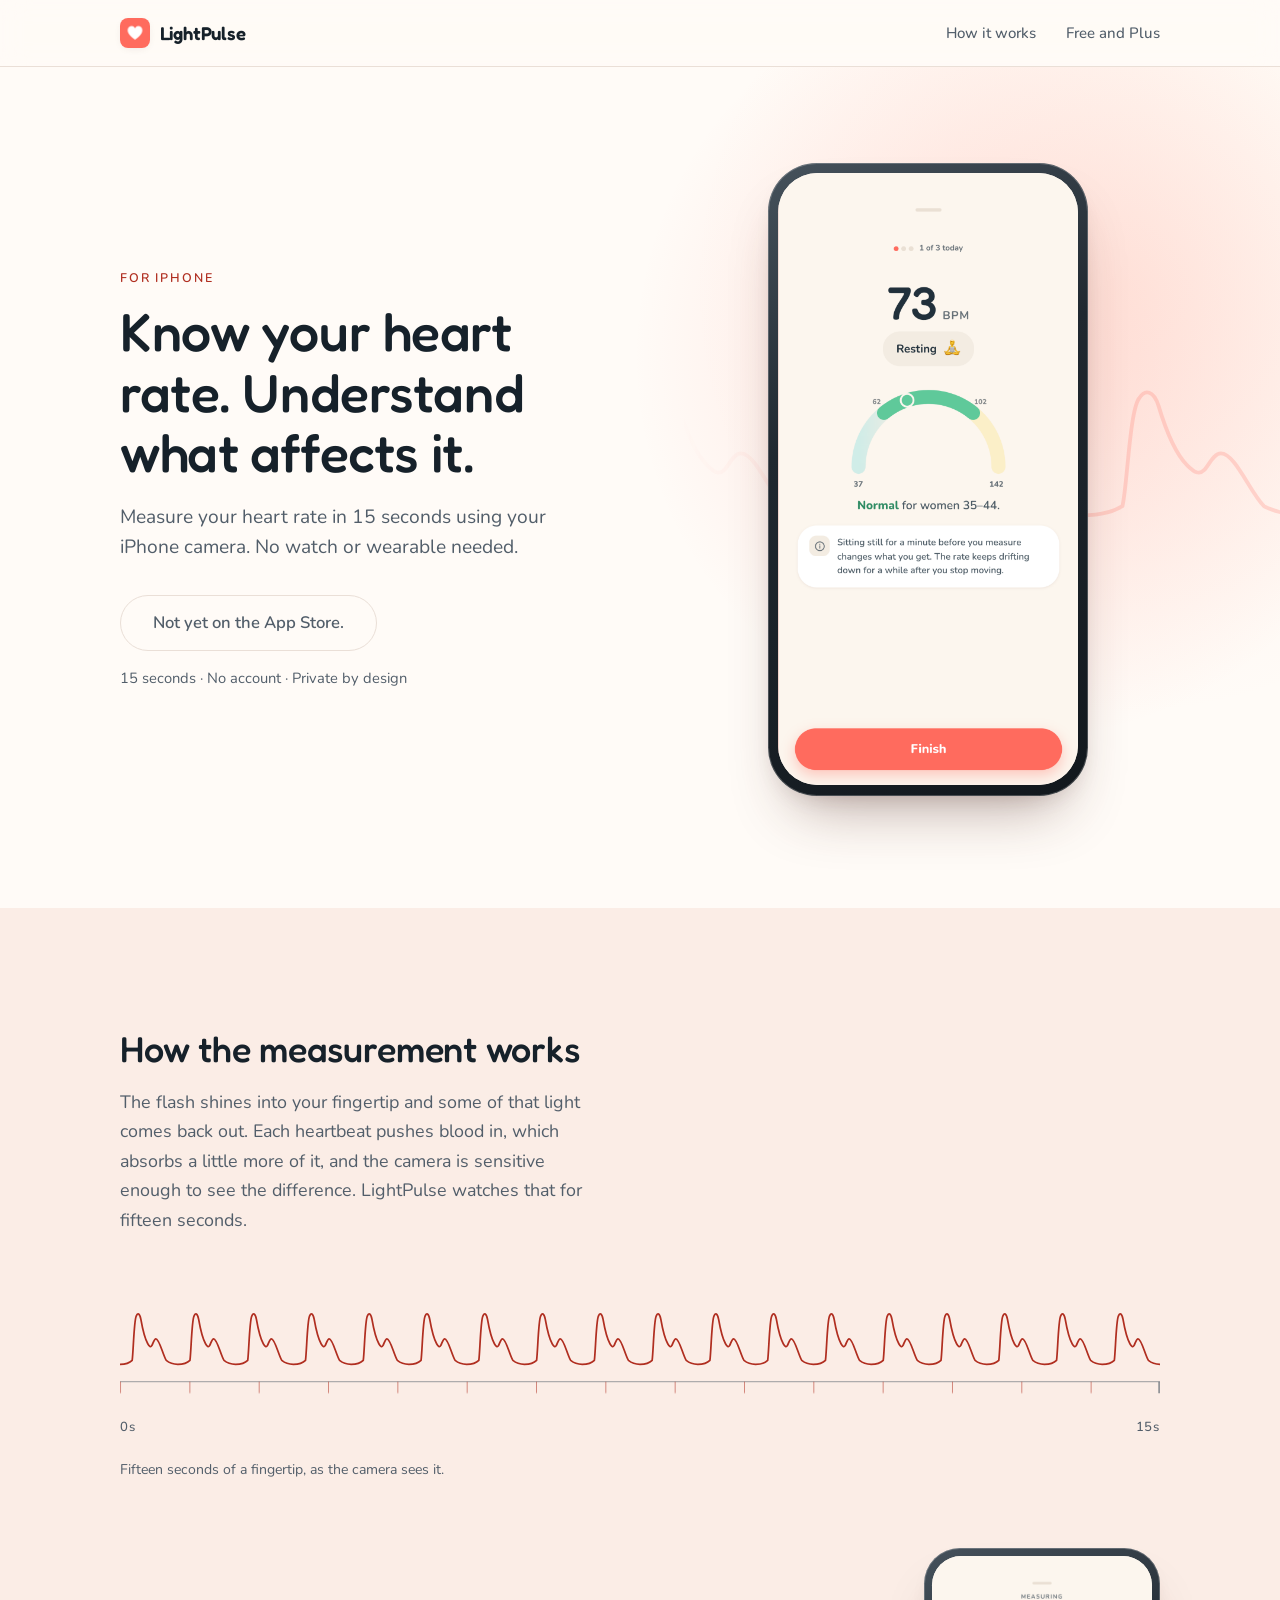
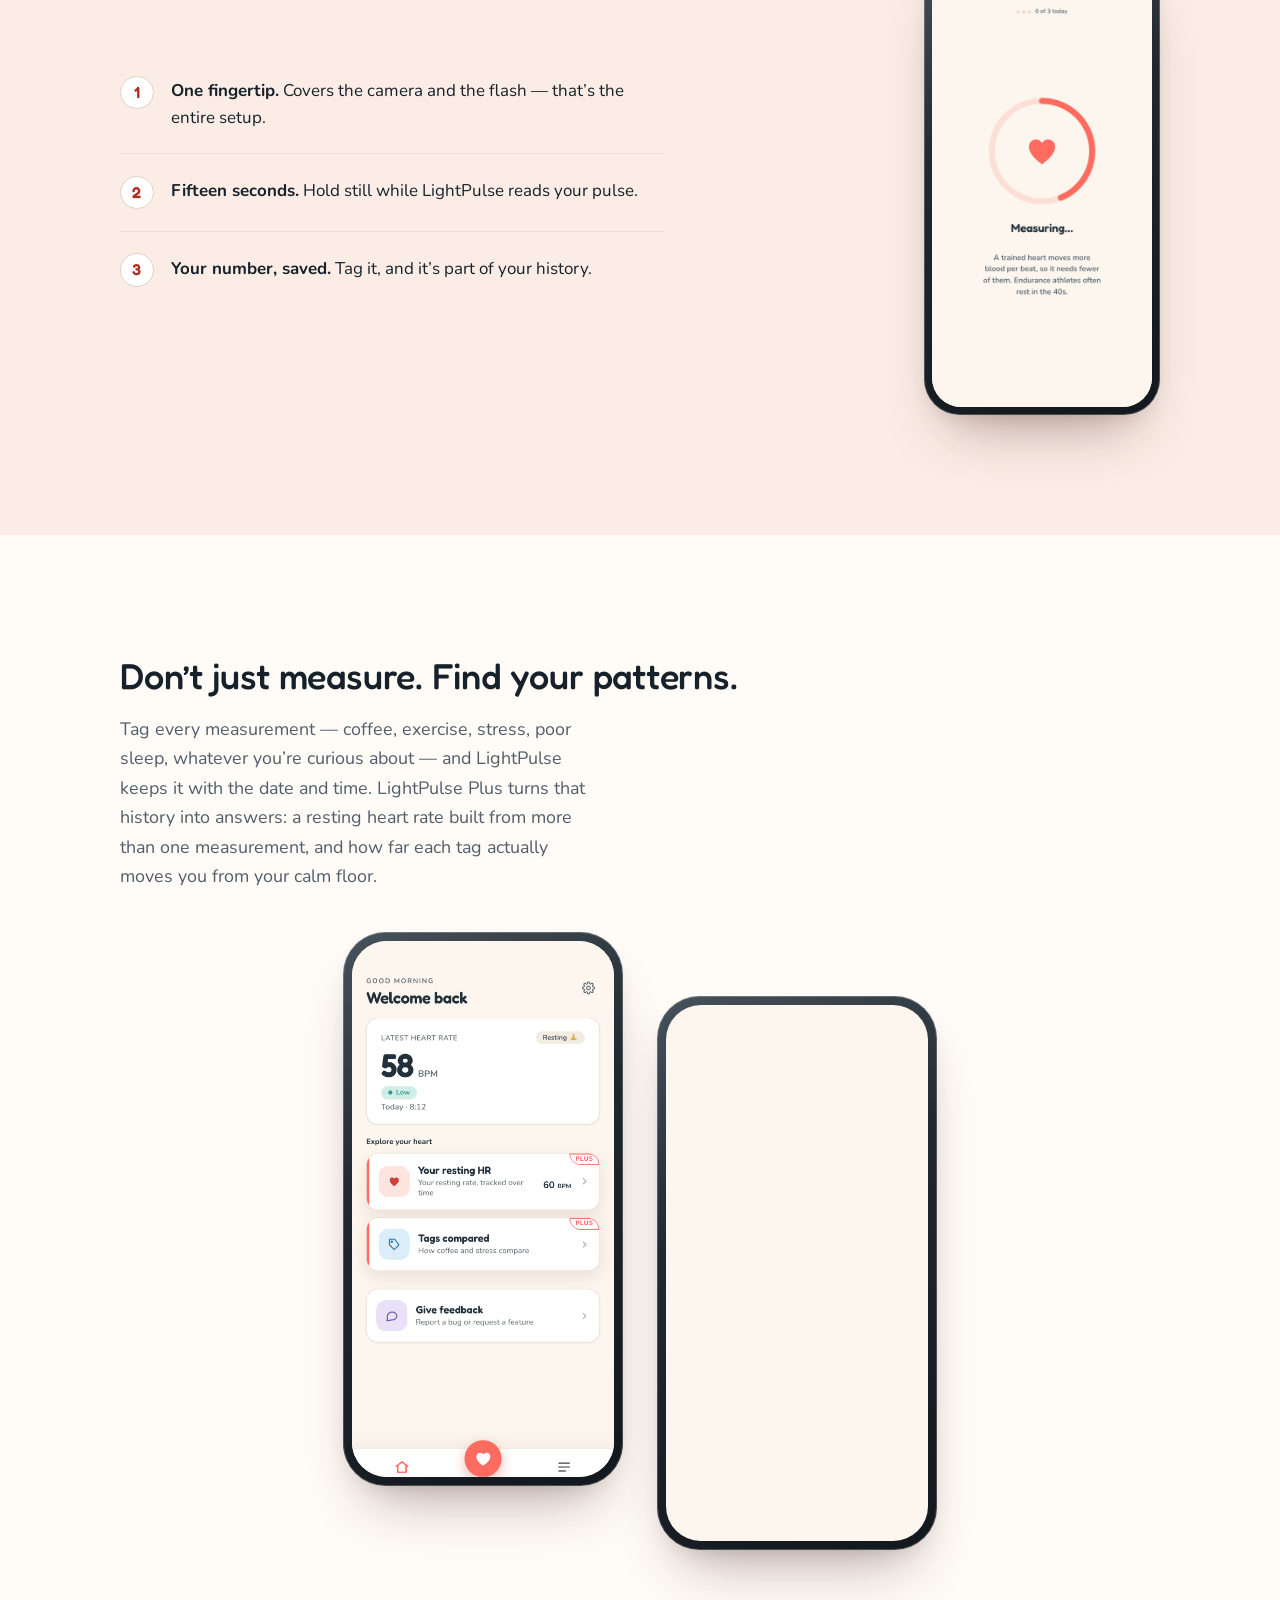
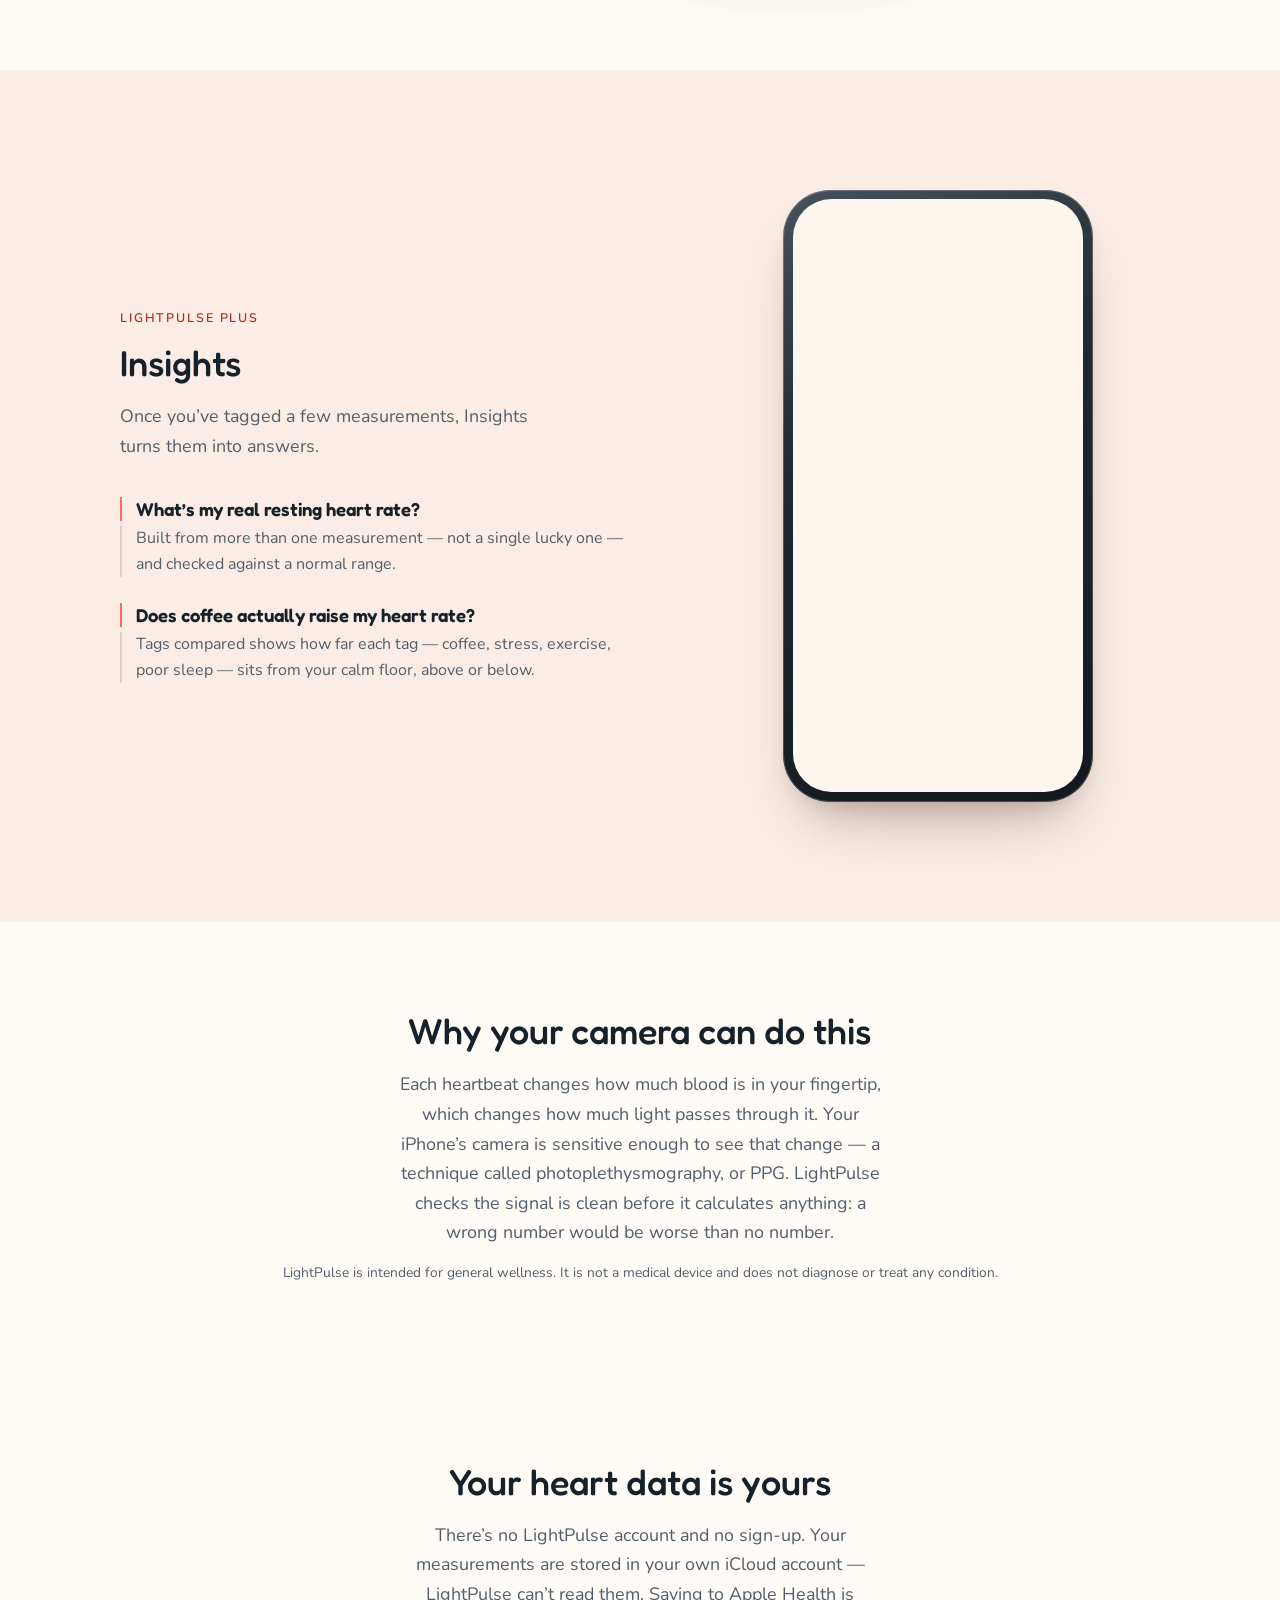
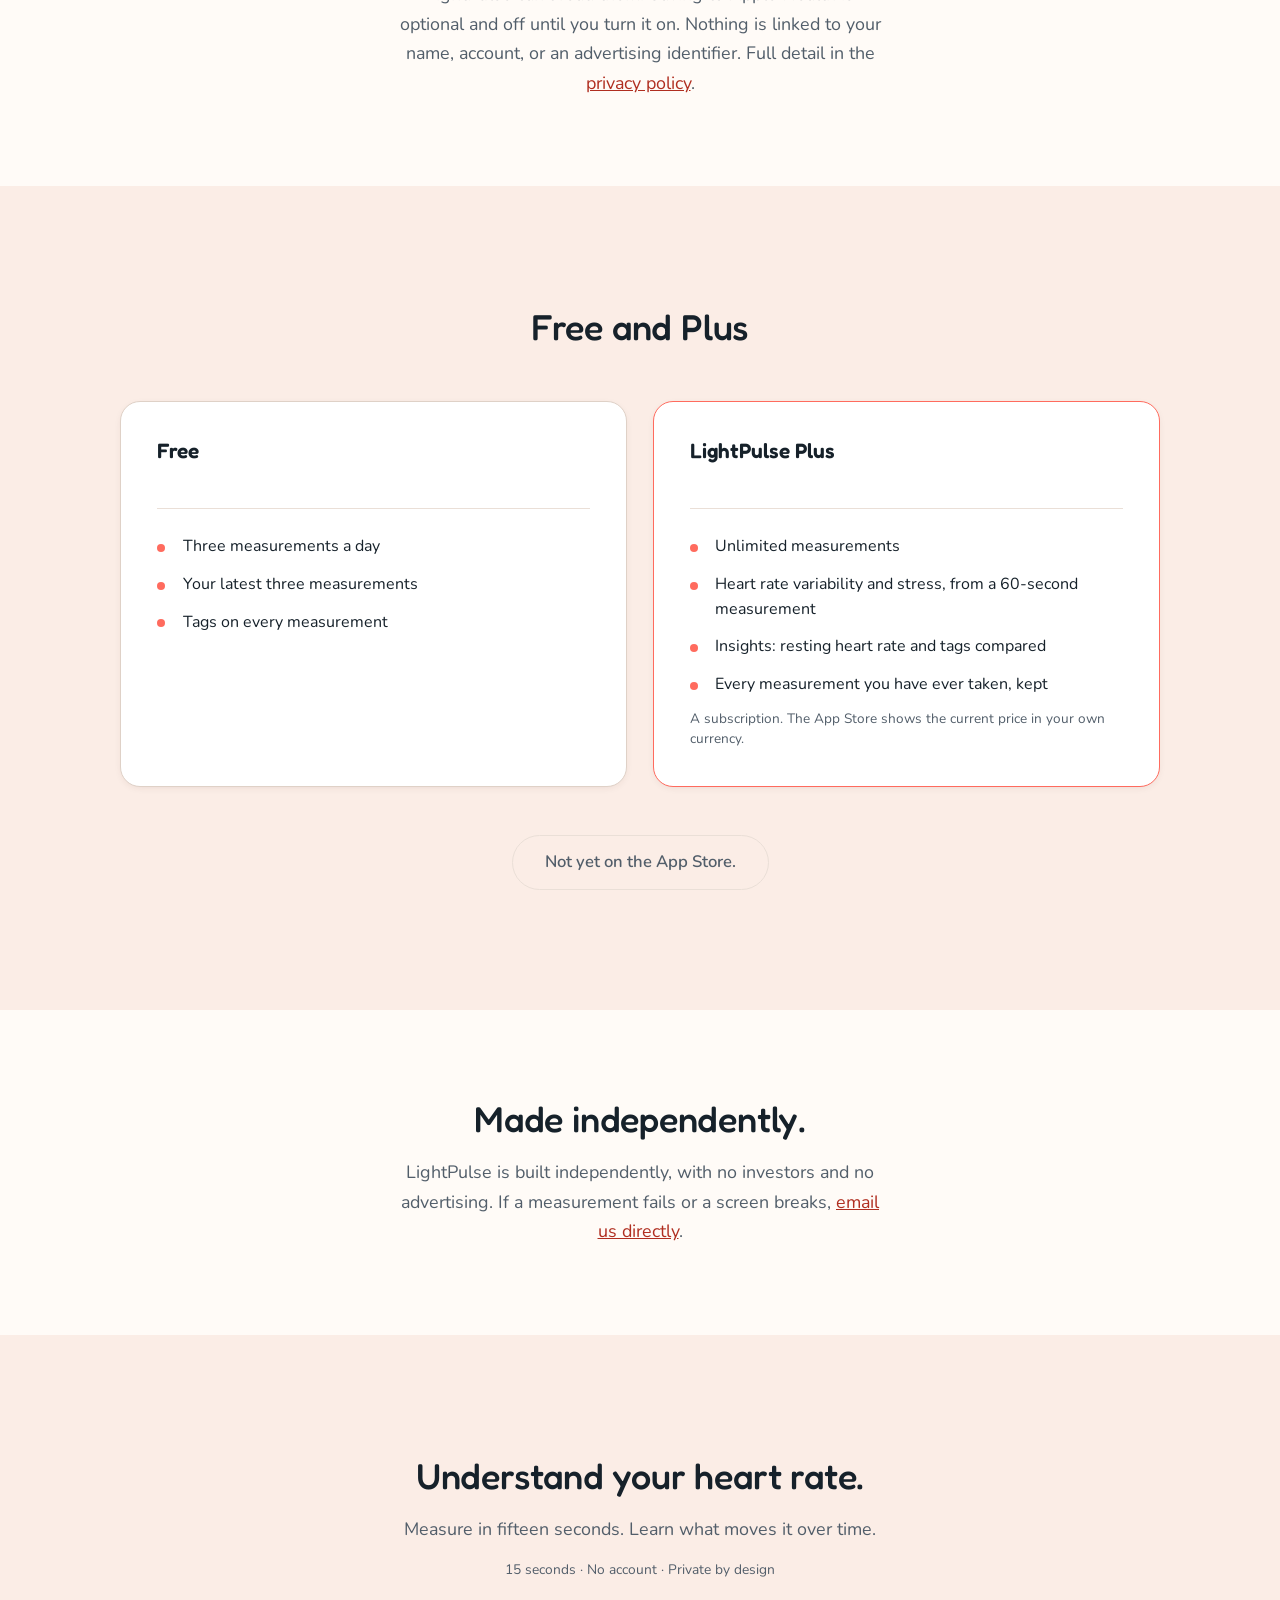
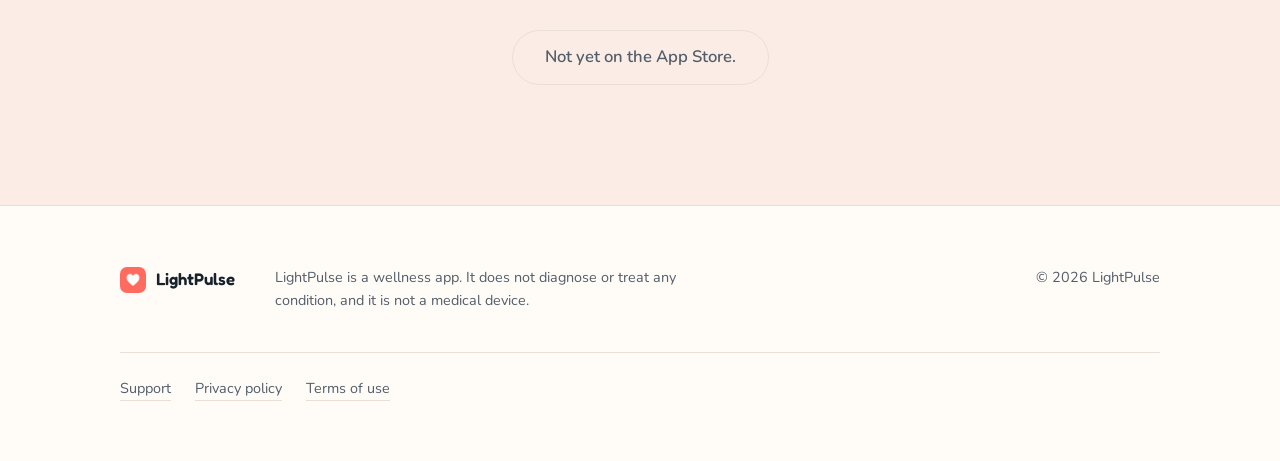
==== commit 331a6ab2: "feat(lightpulse): move the app pages to /lightpulse/, redirect the old paths The app is now LightPul" ====
--- a/heartsnap/index.html
+++ b/heartsnap/index.html
@@ -3,298 +3,39 @@
 <head>
 <meta charset="utf-8">
 <meta name="viewport" content="width=device-width, initial-scale=1">
-<title>LightPulse — heart rate and patterns from your iPhone camera</title>
-<meta name="description" content="LightPulse measures your heart rate with your iPhone camera in fifteen seconds — no wearable needed. Tag measurements like coffee, exercise, or sleep to see what actually moves your heart rate. Free for three measurements a day; LightPulse Plus adds full history and insights.">
-<link rel="icon" href="assets/app-icon.png" type="image/png">
-<link rel="preconnect" href="https://fonts.googleapis.com">
-<link rel="preconnect" href="https://fonts.gstatic.com" crossorigin>
-<link rel="stylesheet" href="https://fonts.googleapis.com/css2?family=Fredoka:wght@400..600&family=Nunito:wght@400..800&display=swap">
-<link rel="stylesheet" href="styles.css">
-<script>
-/* Arms the pre-reveal hidden state before first paint. If script.js never runs
-   (blocked, 404, error) the failsafe clears it so nothing stays invisible. */
-document.documentElement.dataset.reveal = 'ready'
-setTimeout(function () {
-  if (!window.__revealInit) document.documentElement.removeAttribute('data-reveal')
-}, 1500)
-</script>
+<title>LightPulse</title>
+<meta http-equiv="refresh" content="0; url=/lightpulse/">
+<link rel="canonical" href="https://www.robispan.eu/lightpulse/">
+<meta name="robots" content="noindex">
+<!-- The app was renamed HeartSnap → LightPulse on 2026-09-29. Old /heartsnap/ URLs live on in
+     shipped app builds and App Store metadata, and GitHub Pages cannot send a 301, so each
+     old path is this stub. The script keeps any #fragment; the meta refresh covers no-JS. -->
+<script>location.replace('/lightpulse/' + location.hash)</script>
+<link rel="icon" href="/lightpulse/assets/app-icon.png" type="image/png">
+<style>
+  /* Self-contained: this page should paint correctly in the instant before the
+     refresh fires, and remain usable for anyone whose browser ignores it. */
+  :root { color-scheme: light dark; --bg: #FFFBF7; --ink: #16212A; --coral: #B02E20; }
+  @media (prefers-color-scheme: dark) {
+    :root { --bg: #101418; --ink: #F3EEE9; --coral: #FF8E7F; }
+  }
+  html, body { height: 100%; }
+  body {
+    margin: 0;
+    display: grid;
+    place-items: center;
+    padding: 2rem;
+    background-color: var(--bg);
+    color: var(--ink);
+    font-family: system-ui, -apple-system, 'Segoe UI', Roboto, Helvetica, Arial, sans-serif;
+    font-size: 1rem;
+    line-height: 1.6;
+    text-align: center;
+  }
+  a { color: var(--coral); }
+</style>
 </head>
 <body>
-
-<a class="skip-link" href="#main">Skip to content</a>
-
-<header class="site-head">
-  <div class="wrap site-head__inner">
-    <a class="wordmark" href="#top">
-      <img src="assets/app-icon.png" alt="" width="1024" height="1024" decoding="async">
-      <span>LightPulse</span>
-    </a>
-    <nav class="site-nav" aria-label="Primary">
-      <a href="#how">How it works</a>
-      <a href="#pricing">Free and Plus</a>
-    </nav>
-  </div>
-</header>
-
-<main id="main">
-
-  <!-- ───────────────────────── hero ───────────────────────── -->
-  <section class="hero" id="top">
-    <div class="hero__bloom" aria-hidden="true"></div>
-    <svg class="hero__trace" viewBox="0 0 800 100" preserveAspectRatio="xMidYMid meet" aria-hidden="true" focusable="false">
-      <path class="hero__trace-path" pathLength="1" fill="none" stroke="currentColor" stroke-width="1.6" stroke-linecap="round" stroke-linejoin="round"
-        d="M 0,62 C 10.0,62.0 16.0,61.0 21.0,58.0 C 23.0,50.0 24.0,18.0 28.0,13.0 C 30.5,9.0 34.0,10.0 36.0,16.0 C 39.0,26.0 43.0,36.0 48.0,41.0 C 51.0,44.0 53.0,45.0 55.0,43.0 C 57.0,41.0 59.0,36.0 62.0,36.0 C 68.0,36.0 74.0,52.0 80.0,58.0 C 86.0,61.0 93.0,62.0 100.0,62.0 C 110.0,62.0 116.0,61.0 121.0,58.0 C 123.0,50.0 124.0,18.0 128.0,13.0 C 130.5,9.0 134.0,10.0 136.0,16.0 C 139.0,26.0 143.0,36.0 148.0,41.0 C 151.0,44.0 153.0,45.0 155.0,43.0 C 157.0,41.0 159.0,36.0 162.0,36.0 C 168.0,36.0 174.0,52.0 180.0,58.0 C 186.0,61.0 193.0,62.0 200.0,62.0 C 210.0,62.0 216.0,61.0 221.0,58.0 C 223.0,50.0 224.0,18.0 228.0,13.0 C 230.5,9.0 234.0,10.0 236.0,16.0 C 239.0,26.0 243.0,36.0 248.0,41.0 C 251.0,44.0 253.0,45.0 255.0,43.0 C 257.0,41.0 259.0,36.0 262.0,36.0 C 268.0,36.0 274.0,52.0 280.0,58.0 C 286.0,61.0 293.0,62.0 300.0,62.0 C 310.0,62.0 316.0,61.0 321.0,58.0 C 323.0,50.0 324.0,18.0 328.0,13.0 C 330.5,9.0 334.0,10.0 336.0,16.0 C 339.0,26.0 343.0,36.0 348.0,41.0 C 351.0,44.0 353.0,45.0 355.0,43.0 C 357.0,41.0 359.0,36.0 362.0,36.0 C 368.0,36.0 374.0,52.0 380.0,58.0 C 386.0,61.0 393.0,62.0 400.0,62.0 C 410.0,62.0 416.0,61.0 421.0,58.0 C 423.0,50.0 424.0,18.0 428.0,13.0 C 430.5,9.0 434.0,10.0 436.0,16.0 C 439.0,26.0 443.0,36.0 448.0,41.0 C 451.0,44.0 453.0,45.0 455.0,43.0 C 457.0,41.0 459.0,36.0 462.0,36.0 C 468.0,36.0 474.0,52.0 480.0,58.0 C 486.0,61.0 493.0,62.0 500.0,62.0 C 510.0,62.0 516.0,61.0 521.0,58.0 C 523.0,50.0 524.0,18.0 528.0,13.0 C 530.5,9.0 534.0,10.0 536.0,16.0 C 539.0,26.0 543.0,36.0 548.0,41.0 C 551.0,44.0 553.0,45.0 555.0,43.0 C 557.0,41.0 559.0,36.0 562.0,36.0 C 568.0,36.0 574.0,52.0 580.0,58.0 C 586.0,61.0 593.0,62.0 600.0,62.0 C 610.0,62.0 616.0,61.0 621.0,58.0 C 623.0,50.0 624.0,18.0 628.0,13.0 C 630.5,9.0 634.0,10.0 636.0,16.0 C 639.0,26.0 643.0,36.0 648.0,41.0 C 651.0,44.0 653.0,45.0 655.0,43.0 C 657.0,41.0 659.0,36.0 662.0,36.0 C 668.0,36.0 674.0,52.0 680.0,58.0 C 686.0,61.0 693.0,62.0 700.0,62.0 C 710.0,62.0 716.0,61.0 721.0,58.0 C 723.0,50.0 724.0,18.0 728.0,13.0 C 730.5,9.0 734.0,10.0 736.0,16.0 C 739.0,26.0 743.0,36.0 748.0,41.0 C 751.0,44.0 753.0,45.0 755.0,43.0 C 757.0,41.0 759.0,36.0 762.0,36.0 C 768.0,36.0 774.0,52.0 780.0,58.0 C 786.0,61.0 793.0,62.0 800.0,62.0"/>
-    </svg>
-
-    <div class="wrap hero__inner">
-      <div class="hero__copy">
-        <p class="eyebrow">For iPhone</p>
-        <h1>Know your heart rate. Understand what affects it.</h1>
-        <p class="lede">Measure your heart rate in 15 seconds using your iPhone camera. No watch or wearable needed.</p>
-        <p class="hero__cta">
-          <span class="cta-status cta-status--lg">Not yet on the App&nbsp;Store.</span>
-        </p>
-        <p class="fineprint">15 seconds &middot; No account &middot; Private by design</p>
-      </div>
-
-      <div class="hero__device">
-        <div class="device device--hero">
-          <div class="device__frame">
-            <div class="device__screen">
-              <img src="assets/1-result.png" alt="A finished LightPulse measurement showing 73 BPM, tagged Resting, with it marked on a range dial." width="1320" height="2868" fetchpriority="high" decoding="async">
-            </div>
-          </div>
-        </div>
-      </div>
-    </div>
-  </section>
-
-  <!-- ───────────────────────── how it works ───────────────────────── -->
-  <section class="section section--warm" id="how">
-    <div class="wrap">
-      <div class="lede-block reveal">
-        <h2>How the measurement works</h2>
-        <p>The flash shines into your fingertip and some of that light comes back out. Each heartbeat pushes blood in, which absorbs a little more of it, and the camera is sensitive enough to see the difference. LightPulse watches that for fifteen seconds.</p>
-      </div>
-
-      <figure class="window reveal">
-        <div class="window__scroll">
-          <svg class="window__svg" viewBox="0 0 1800 200" role="img" aria-label="A pulse waveform drawn across a fifteen-second axis marked in one-second intervals.">
-            <defs>
-              <pattern id="secondTicks" x="0" y="0" width="120" height="200" patternUnits="userSpaceOnUse">
-                <line x1="0" y1="150" x2="0" y2="170" stroke="currentColor" stroke-width="2.5" opacity="0.75"/>
-              </pattern>
-            </defs>
-            <path class="window__path" pathLength="1" fill="none" stroke="currentColor" stroke-width="3" stroke-linecap="round" stroke-linejoin="round"
-              d="M 0,120.0 C 10.0,120.0 16.0,118.3 21.0,113.2 C 23.0,99.6 24.0,45.2 28.0,36.7 C 30.5,29.9 34.0,31.6 36.0,41.8 C 39.0,58.8 43.0,75.8 48.0,84.3 C 51.0,89.4 53.0,91.1 55.0,87.7 C 57.0,84.3 59.0,75.8 62.0,75.8 C 68.0,75.8 74.0,103.0 80.0,113.2 C 86.0,118.3 93.0,120.0 100.0,120.0 C 110.0,120.0 116.0,118.3 121.0,113.2 C 123.0,99.6 124.0,45.2 128.0,36.7 C 130.5,29.9 134.0,31.6 136.0,41.8 C 139.0,58.8 143.0,75.8 148.0,84.3 C 151.0,89.4 153.0,91.1 155.0,87.7 C 157.0,84.3 159.0,75.8 162.0,75.8 C 168.0,75.8 174.0,103.0 180.0,113.2 C 186.0,118.3 193.0,120.0 200.0,120.0 C 210.0,120.0 216.0,118.3 221.0,113.2 C 223.0,99.6 224.0,45.2 228.0,36.7 C 230.5,29.9 234.0,31.6 236.0,41.8 C 239.0,58.8 243.0,75.8 248.0,84.3 C 251.0,89.4 253.0,91.1 255.0,87.7 C 257.0,84.3 259.0,75.8 262.0,75.8 C 268.0,75.8 274.0,103.0 280.0,113.2 C 286.0,118.3 293.0,120.0 300.0,120.0 C 310.0,120.0 316.0,118.3 321.0,113.2 C 323.0,99.6 324.0,45.2 328.0,36.7 C 330.5,29.9 334.0,31.6 336.0,41.8 C 339.0,58.8 343.0,75.8 348.0,84.3 C 351.0,89.4 353.0,91.1 355.0,87.7 C 357.0,84.3 359.0,75.8 362.0,75.8 C 368.0,75.8 374.0,103.0 380.0,113.2 C 386.0,118.3 393.0,120.0 400.0,120.0 C 410.0,120.0 416.0,118.3 421.0,113.2 C 423.0,99.6 424.0,45.2 428.0,36.7 C 430.5,29.9 434.0,31.6 436.0,41.8 C 439.0,58.8 443.0,75.8 448.0,84.3 C 451.0,89.4 453.0,91.1 455.0,87.7 C 457.0,84.3 459.0,75.8 462.0,75.8 C 468.0,75.8 474.0,103.0 480.0,113.2 C 486.0,118.3 493.0,120.0 500.0,120.0 C 510.0,120.0 516.0,118.3 521.0,113.2 C 523.0,99.6 524.0,45.2 528.0,36.7 C 530.5,29.9 534.0,31.6 536.0,41.8 C 539.0,58.8 543.0,75.8 548.0,84.3 C 551.0,89.4 553.0,91.1 555.0,87.7 C 557.0,84.3 559.0,75.8 562.0,75.8 C 568.0,75.8 574.0,103.0 580.0,113.2 C 586.0,118.3 593.0,120.0 600.0,120.0 C 610.0,120.0 616.0,118.3 621.0,113.2 C 623.0,99.6 624.0,45.2 628.0,36.7 C 630.5,29.9 634.0,31.6 636.0,41.8 C 639.0,58.8 643.0,75.8 648.0,84.3 C 651.0,89.4 653.0,91.1 655.0,87.7 C 657.0,84.3 659.0,75.8 662.0,75.8 C 668.0,75.8 674.0,103.0 680.0,113.2 C 686.0,118.3 693.0,120.0 700.0,120.0 C 710.0,120.0 716.0,118.3 721.0,113.2 C 723.0,99.6 724.0,45.2 728.0,36.7 C 730.5,29.9 734.0,31.6 736.0,41.8 C 739.0,58.8 743.0,75.8 748.0,84.3 C 751.0,89.4 753.0,91.1 755.0,87.7 C 757.0,84.3 759.0,75.8 762.0,75.8 C 768.0,75.8 774.0,103.0 780.0,113.2 C 786.0,118.3 793.0,120.0 800.0,120.0 C 810.0,120.0 816.0,118.3 821.0,113.2 C 823.0,99.6 824.0,45.2 828.0,36.7 C 830.5,29.9 834.0,31.6 836.0,41.8 C 839.0,58.8 843.0,75.8 848.0,84.3 C 851.0,89.4 853.0,91.1 855.0,87.7 C 857.0,84.3 859.0,75.8 862.0,75.8 C 868.0,75.8 874.0,103.0 880.0,113.2 C 886.0,118.3 893.0,120.0 900.0,120.0 C 910.0,120.0 916.0,118.3 921.0,113.2 C 923.0,99.6 924.0,45.2 928.0,36.7 C 930.5,29.9 934.0,31.6 936.0,41.8 C 939.0,58.8 943.0,75.8 948.0,84.3 C 951.0,89.4 953.0,91.1 955.0,87.7 C 957.0,84.3 959.0,75.8 962.0,75.8 C 968.0,75.8 974.0,103.0 980.0,113.2 C 986.0,118.3 993.0,120.0 1000.0,120.0 C 1010.0,120.0 1016.0,118.3 1021.0,113.2 C 1023.0,99.6 1024.0,45.2 1028.0,36.7 C 1030.5,29.9 1034.0,31.6 1036.0,41.8 C 1039.0,58.8 1043.0,75.8 1048.0,84.3 C 1051.0,89.4 1053.0,91.1 1055.0,87.7 C 1057.0,84.3 1059.0,75.8 1062.0,75.8 C 1068.0,75.8 1074.0,103.0 1080.0,113.2 C 1086.0,118.3 1093.0,120.0 1100.0,120.0 C 1110.0,120.0 1116.0,118.3 1121.0,113.2 C 1123.0,99.6 1124.0,45.2 1128.0,36.7 C 1130.5,29.9 1134.0,31.6 1136.0,41.8 C 1139.0,58.8 1143.0,75.8 1148.0,84.3 C 1151.0,89.4 1153.0,91.1 1155.0,87.7 C 1157.0,84.3 1159.0,75.8 1162.0,75.8 C 1168.0,75.8 1174.0,103.0 1180.0,113.2 C 1186.0,118.3 1193.0,120.0 1200.0,120.0 C 1210.0,120.0 1216.0,118.3 1221.0,113.2 C 1223.0,99.6 1224.0,45.2 1228.0,36.7 C 1230.5,29.9 1234.0,31.6 1236.0,41.8 C 1239.0,58.8 1243.0,75.8 1248.0,84.3 C 1251.0,89.4 1253.0,91.1 1255.0,87.7 C 1257.0,84.3 1259.0,75.8 1262.0,75.8 C 1268.0,75.8 1274.0,103.0 1280.0,113.2 C 1286.0,118.3 1293.0,120.0 1300.0,120.0 C 1310.0,120.0 1316.0,118.3 1321.0,113.2 C 1323.0,99.6 1324.0,45.2 1328.0,36.7 C 1330.5,29.9 1334.0,31.6 1336.0,41.8 C 1339.0,58.8 1343.0,75.8 1348.0,84.3 C 1351.0,89.4 1353.0,91.1 1355.0,87.7 C 1357.0,84.3 1359.0,75.8 1362.0,75.8 C 1368.0,75.8 1374.0,103.0 1380.0,113.2 C 1386.0,118.3 1393.0,120.0 1400.0,120.0 C 1410.0,120.0 1416.0,118.3 1421.0,113.2 C 1423.0,99.6 1424.0,45.2 1428.0,36.7 C 1430.5,29.9 1434.0,31.6 1436.0,41.8 C 1439.0,58.8 1443.0,75.8 1448.0,84.3 C 1451.0,89.4 1453.0,91.1 1455.0,87.7 C 1457.0,84.3 1459.0,75.8 1462.0,75.8 C 1468.0,75.8 1474.0,103.0 1480.0,113.2 C 1486.0,118.3 1493.0,120.0 1500.0,120.0 C 1510.0,120.0 1516.0,118.3 1521.0,113.2 C 1523.0,99.6 1524.0,45.2 1528.0,36.7 C 1530.5,29.9 1534.0,31.6 1536.0,41.8 C 1539.0,58.8 1543.0,75.8 1548.0,84.3 C 1551.0,89.4 1553.0,91.1 1555.0,87.7 C 1557.0,84.3 1559.0,75.8 1562.0,75.8 C 1568.0,75.8 1574.0,103.0 1580.0,113.2 C 1586.0,118.3 1593.0,120.0 1600.0,120.0 C 1610.0,120.0 1616.0,118.3 1621.0,113.2 C 1623.0,99.6 1624.0,45.2 1628.0,36.7 C 1630.5,29.9 1634.0,31.6 1636.0,41.8 C 1639.0,58.8 1643.0,75.8 1648.0,84.3 C 1651.0,89.4 1653.0,91.1 1655.0,87.7 C 1657.0,84.3 1659.0,75.8 1662.0,75.8 C 1668.0,75.8 1674.0,103.0 1680.0,113.2 C 1686.0,118.3 1693.0,120.0 1700.0,120.0 C 1710.0,120.0 1716.0,118.3 1721.0,113.2 C 1723.0,99.6 1724.0,45.2 1728.0,36.7 C 1730.5,29.9 1734.0,31.6 1736.0,41.8 C 1739.0,58.8 1743.0,75.8 1748.0,84.3 C 1751.0,89.4 1753.0,91.1 1755.0,87.7 C 1757.0,84.3 1759.0,75.8 1762.0,75.8 C 1768.0,75.8 1774.0,103.0 1780.0,113.2 C 1786.0,118.3 1793.0,120.0 1800.0,120.0"/>
-            <g class="window__axis">
-              <line x1="0" y1="150" x2="1800" y2="150" stroke="currentColor" stroke-width="2" opacity="0.45"/>
-              <rect x="0" y="0" width="1800" height="200" fill="url(#secondTicks)"/>
-              <line x1="1798.5" y1="150" x2="1798.5" y2="170" stroke="currentColor" stroke-width="2.5" opacity="0.75"/>
-            </g>
-          </svg>
-          <div class="window__labels">
-            <span>0s</span>
-            <span>15s</span>
-          </div>
-        </div>
-        <figcaption>Fifteen seconds of a fingertip, as the camera sees it.</figcaption>
-      </figure>
-
-      <div class="how">
-        <ol class="steps reveal">
-          <li>
-            <span class="steps__n">1</span>
-            <p><strong>One fingertip.</strong> Covers the camera and the flash &mdash; that&rsquo;s the entire setup.</p>
-          </li>
-          <li>
-            <span class="steps__n">2</span>
-            <p><strong>Fifteen seconds.</strong> Hold still while LightPulse reads your pulse.</p>
-          </li>
-          <li>
-            <span class="steps__n">3</span>
-            <p><strong>Your number, saved.</strong> Tag it, and it&rsquo;s part of your history.</p>
-          </li>
-        </ol>
-
-        <div class="how__device reveal">
-          <div class="device">
-            <div class="device__frame">
-              <div class="device__screen">
-                <img src="assets/3-measuring.png" alt="The LightPulse measuring screen, with a circular progress ring filling around a live measurement of 73 BPM." width="1320" height="2868" loading="lazy" decoding="async">
-              </div>
-            </div>
-          </div>
-        </div>
-      </div>
-    </div>
-  </section>
-
-  <!-- ───────────────────────── history & tags ───────────────────────── -->
-  <section class="section" id="readings">
-    <div class="wrap">
-      <div class="lede-block reveal">
-        <h2>Don&rsquo;t just measure. Find your patterns.</h2>
-        <p>Tag every measurement &mdash; coffee, exercise, stress, poor sleep, whatever you&rsquo;re curious about &mdash; and LightPulse keeps it with the date and time. LightPulse&nbsp;Plus turns that history into answers: a resting heart rate built from more than one measurement, and how far each tag actually moves you from your calm floor.</p>
-      </div>
-
-      <div class="stagger">
-        <div class="stagger__item stagger__item--a reveal">
-          <div class="device">
-            <div class="device__frame">
-              <div class="device__screen">
-                <img src="assets/2-home.png" alt="The LightPulse home screen showing the latest heart rate of 58 BPM, a button to measure, and links into Your resting HR and Tags compared." width="1320" height="2868" loading="lazy" decoding="async">
-              </div>
-            </div>
-          </div>
-        </div>
-        <div class="stagger__item stagger__item--b reveal">
-          <div class="device">
-            <div class="device__frame">
-              <div class="device__screen">
-                <img src="assets/4-exercise.png" alt="A LightPulse measurement of 130 BPM tagged Exercising, shown against a range dial." width="1320" height="2868" loading="lazy" decoding="async">
-              </div>
-            </div>
-          </div>
-        </div>
-      </div>
-    </div>
-  </section>
-
-  <!-- ───────────────────────── insights ───────────────────────── -->
-  <section class="section section--warm" id="insights">
-    <div class="wrap">
-      <div class="insights">
-        <div class="insights__copy reveal">
-          <p class="eyebrow">LightPulse Plus</p>
-          <h2>Insights</h2>
-          <p class="lede-p">Once you&rsquo;ve tagged a few measurements, Insights turns them into answers.</p>
-
-          <dl class="insights__list">
-            <div>
-              <dt>What&rsquo;s my real resting heart rate?</dt>
-              <dd>Built from more than one measurement &mdash; not a single lucky one &mdash; and checked against a normal range.</dd>
-            </div>
-            <div>
-              <dt>Does coffee actually raise my heart rate?</dt>
-              <dd>Tags compared shows how far each tag &mdash; coffee, stress, exercise, poor sleep &mdash; sits from your calm floor, above or below.</dd>
-            </div>
-          </dl>
-        </div>
-
-        <div class="insights__device reveal">
-          <div class="device">
-            <div class="device__frame">
-              <div class="device__screen">
-                <img src="assets/5-tags.png" alt="The Tags compared screen, with bars showing how far each tag sits above or below a calm floor of 60 BPM." width="1320" height="2868" loading="lazy" decoding="async">
-              </div>
-            </div>
-          </div>
-        </div>
-      </div>
-    </div>
-  </section>
-
-  <!-- ───────────────────────── technology & trust ───────────────────────── -->
-  <section class="section section--tight" id="trust">
-    <div class="wrap">
-      <div class="lede-block lede-block--center reveal">
-        <h2>Why your camera can do this</h2>
-        <p>Each heartbeat changes how much blood is in your fingertip, which changes how much light passes through it. Your iPhone&rsquo;s camera is sensitive enough to see that change &mdash; a technique called photoplethysmography, or PPG. LightPulse checks the signal is clean before it calculates anything: a wrong number would be worse than no number.</p>
-        <p class="fineprint">LightPulse is intended for general wellness. It is not a medical device and does not diagnose or treat any condition.</p>
-      </div>
-    </div>
-  </section>
-
-  <!-- ───────────────────────── privacy ───────────────────────── -->
-  <section class="section section--tight" id="privacy">
-    <div class="wrap">
-      <div class="lede-block lede-block--center reveal">
-        <h2>Your heart data is yours</h2>
-        <p>There&rsquo;s no LightPulse account and no sign-up. Your measurements are stored in your own iCloud account &mdash; LightPulse can&rsquo;t read them. Saving to Apple Health is optional and off until you turn it on. Nothing is linked to your name, account, or an advertising identifier. Full detail in the <a href="privacy/">privacy policy</a>.</p>
-      </div>
-    </div>
-  </section>
-
-  <!-- ───────────────────────── pricing ───────────────────────── -->
-  <section class="section section--warm" id="pricing">
-    <div class="wrap">
-      <div class="lede-block lede-block--center reveal">
-        <h2>Free and Plus</h2>
-      </div>
-
-      <div class="plans">
-        <div class="plan reveal">
-          <h3 class="plan__name">Free</h3>
-          <ul class="plan__list">
-            <li>Three measurements a day</li>
-            <li>Your latest three measurements</li>
-            <li>Tags on every measurement</li>
-          </ul>
-        </div>
-
-        <div class="plan plan--paid reveal">
-          <h3 class="plan__name">LightPulse Plus</h3>
-          <ul class="plan__list">
-            <li>Unlimited measurements</li>
-            <li>Heart rate variability and stress, from a 60-second measurement</li>
-            <li>Insights: resting heart rate and tags compared</li>
-            <li>Every measurement you have ever taken, kept</li>
-          </ul>
-          <p class="plan__note">A subscription. The App&nbsp;Store shows the current price in your own currency.</p>
-        </div>
-      </div>
-
-      <p class="pricing__cta">
-        <span class="cta-status cta-status--lg">Not yet on the App&nbsp;Store.</span>
-      </p>
-    </div>
-  </section>
-
-  <!-- ───────────────────────── indie story ───────────────────────── -->
-  <section class="section section--tight" id="about">
-    <div class="wrap">
-      <div class="lede-block lede-block--center reveal">
-        <h2>Made independently.</h2>
-        <p>LightPulse is built independently, with no investors and no advertising. If a measurement fails or a screen breaks, <a href="mailto:contact@robispan.eu">email us directly</a>.</p>
-      </div>
-    </div>
-  </section>
-
-  <!-- ───────────────────────── final cta ───────────────────────── -->
-  <section class="section section--warm" id="cta">
-    <div class="wrap">
-      <div class="lede-block lede-block--center reveal">
-        <h2>Understand your heart rate.</h2>
-        <p>Measure in fifteen seconds. Learn what moves it over time.</p>
-        <p class="fineprint">15 seconds &middot; No account &middot; Private by design</p>
-      </div>
-      <p class="pricing__cta">
-        <span class="cta-status cta-status--lg">Not yet on the App&nbsp;Store.</span>
-      </p>
-    </div>
-  </section>
-
-</main>
-
-<footer class="site-foot">
-  <div class="wrap site-foot__inner">
-    <div class="site-foot__brand">
-      <img src="assets/app-icon.png" alt="" width="1024" height="1024" loading="lazy" decoding="async">
-      <span>LightPulse</span>
-    </div>
-    <div class="site-foot__text">
-      <p>LightPulse is a wellness app. It does not diagnose or treat any condition, and it is not a medical device.</p>
-    </div>
-    <p class="site-foot__meta">&copy; 2026 LightPulse</p>
-    <nav class="site-foot__links" aria-label="LightPulse pages">
-      <a href="support/">Support</a>
-      <a href="privacy/">Privacy policy</a>
-      <a href="terms/">Terms of use</a>
-    </nav>
-  </div>
-</footer>
-
-<script src="script.js" defer></script>
+<p>This page has moved to <a href="/lightpulse/">robispan.eu/lightpulse</a>.</p>
 </body>
 </html>
